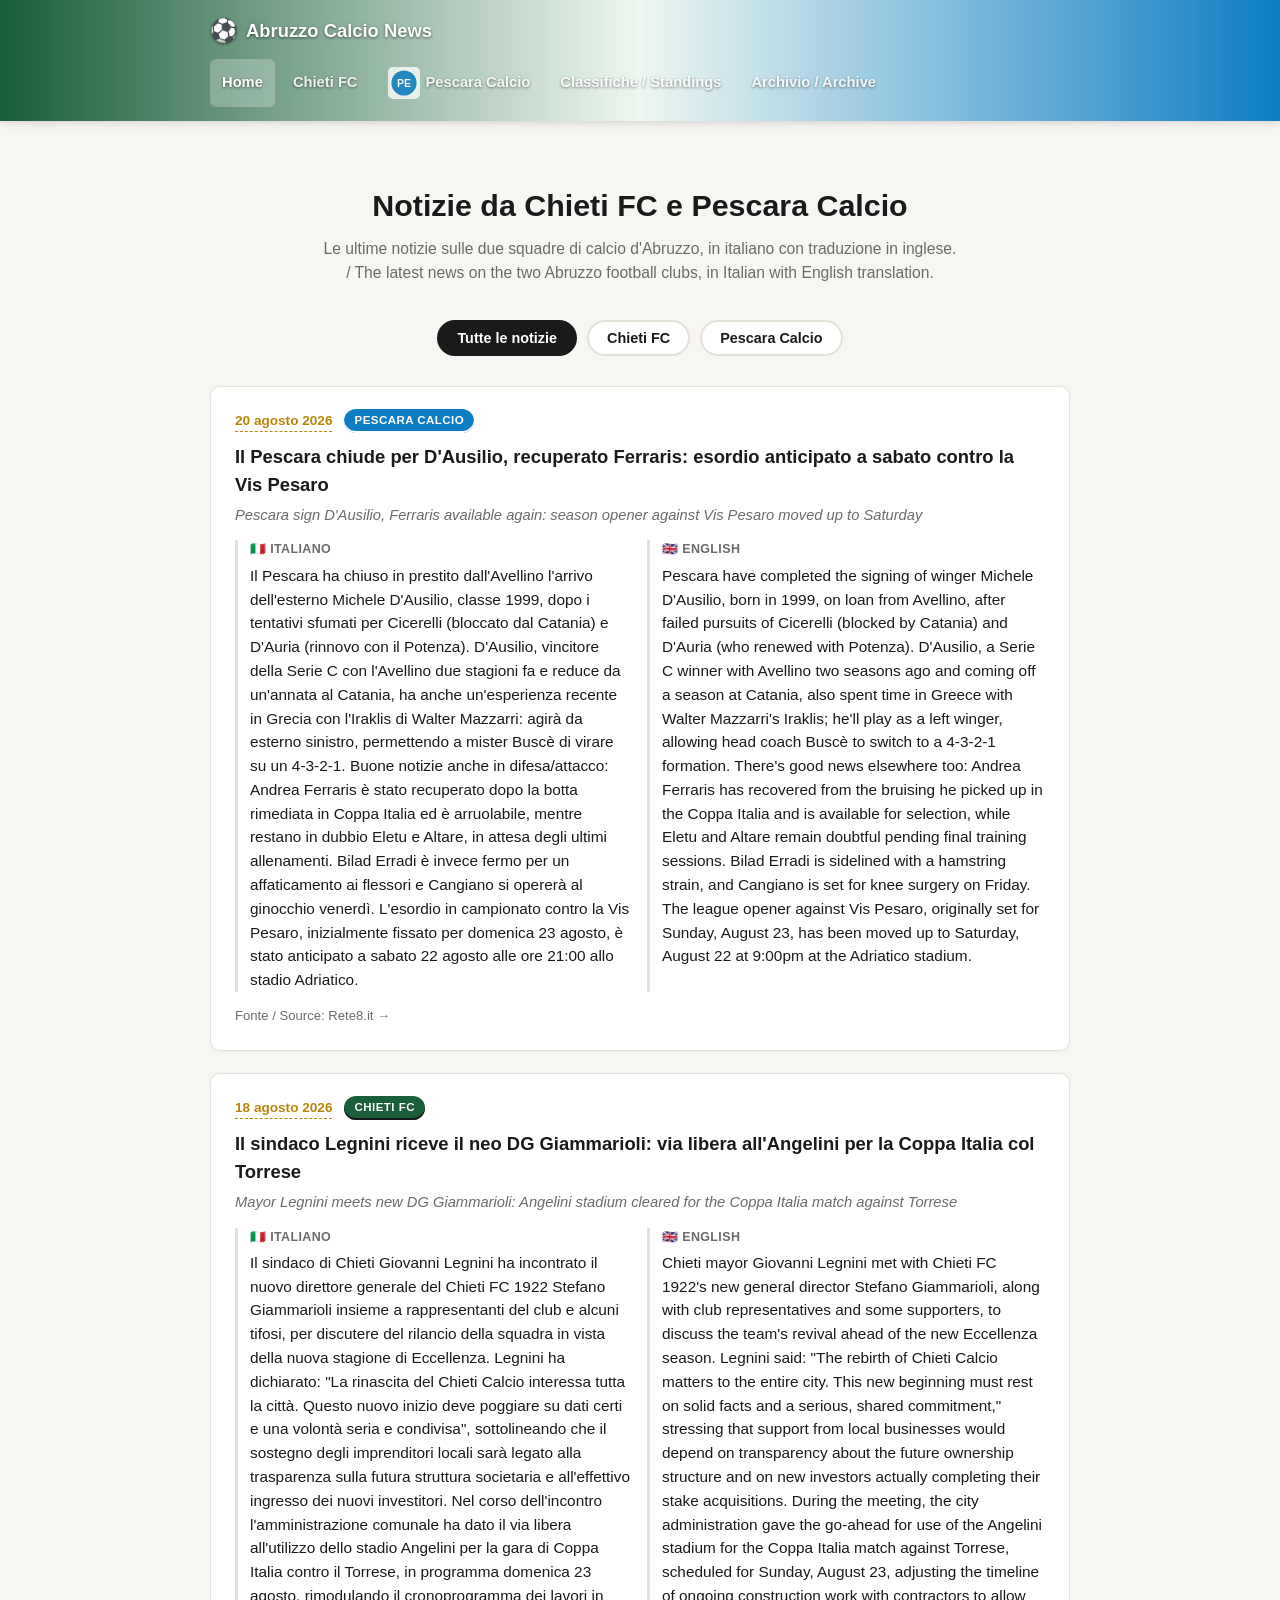
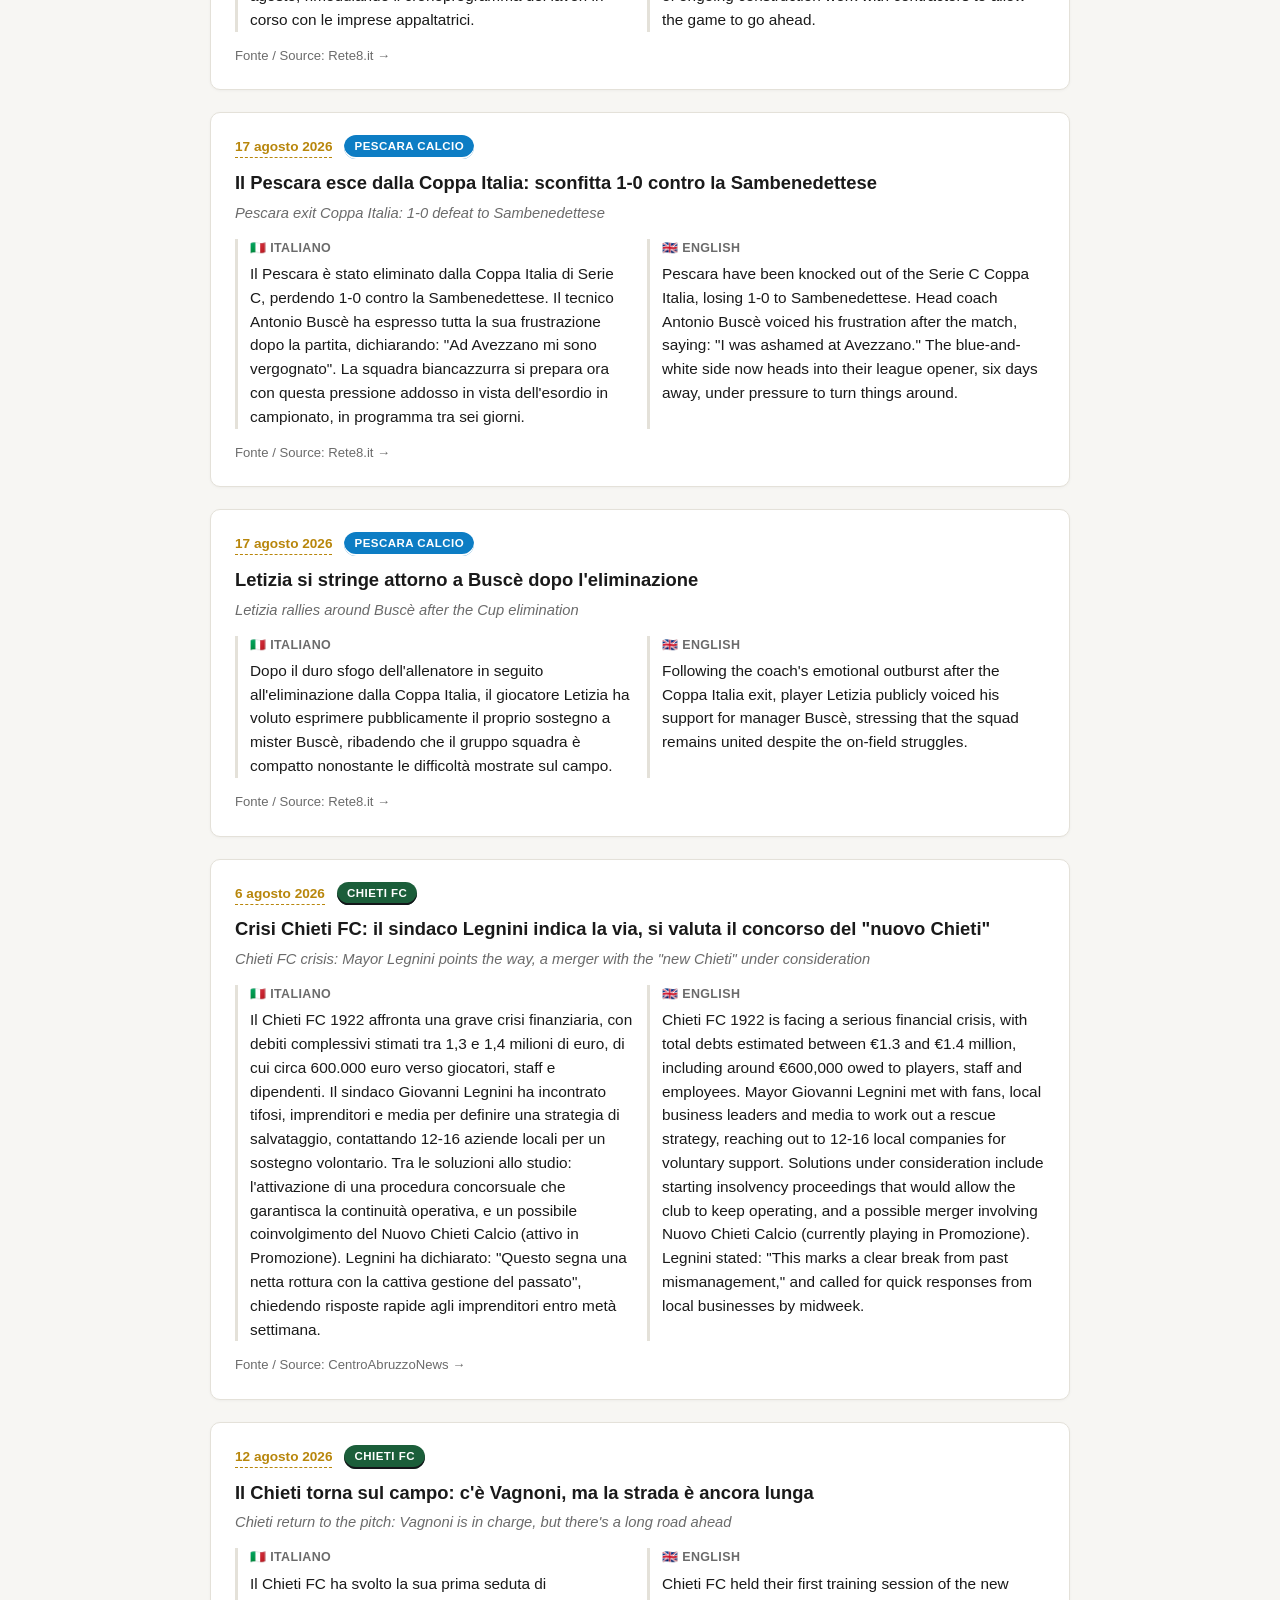
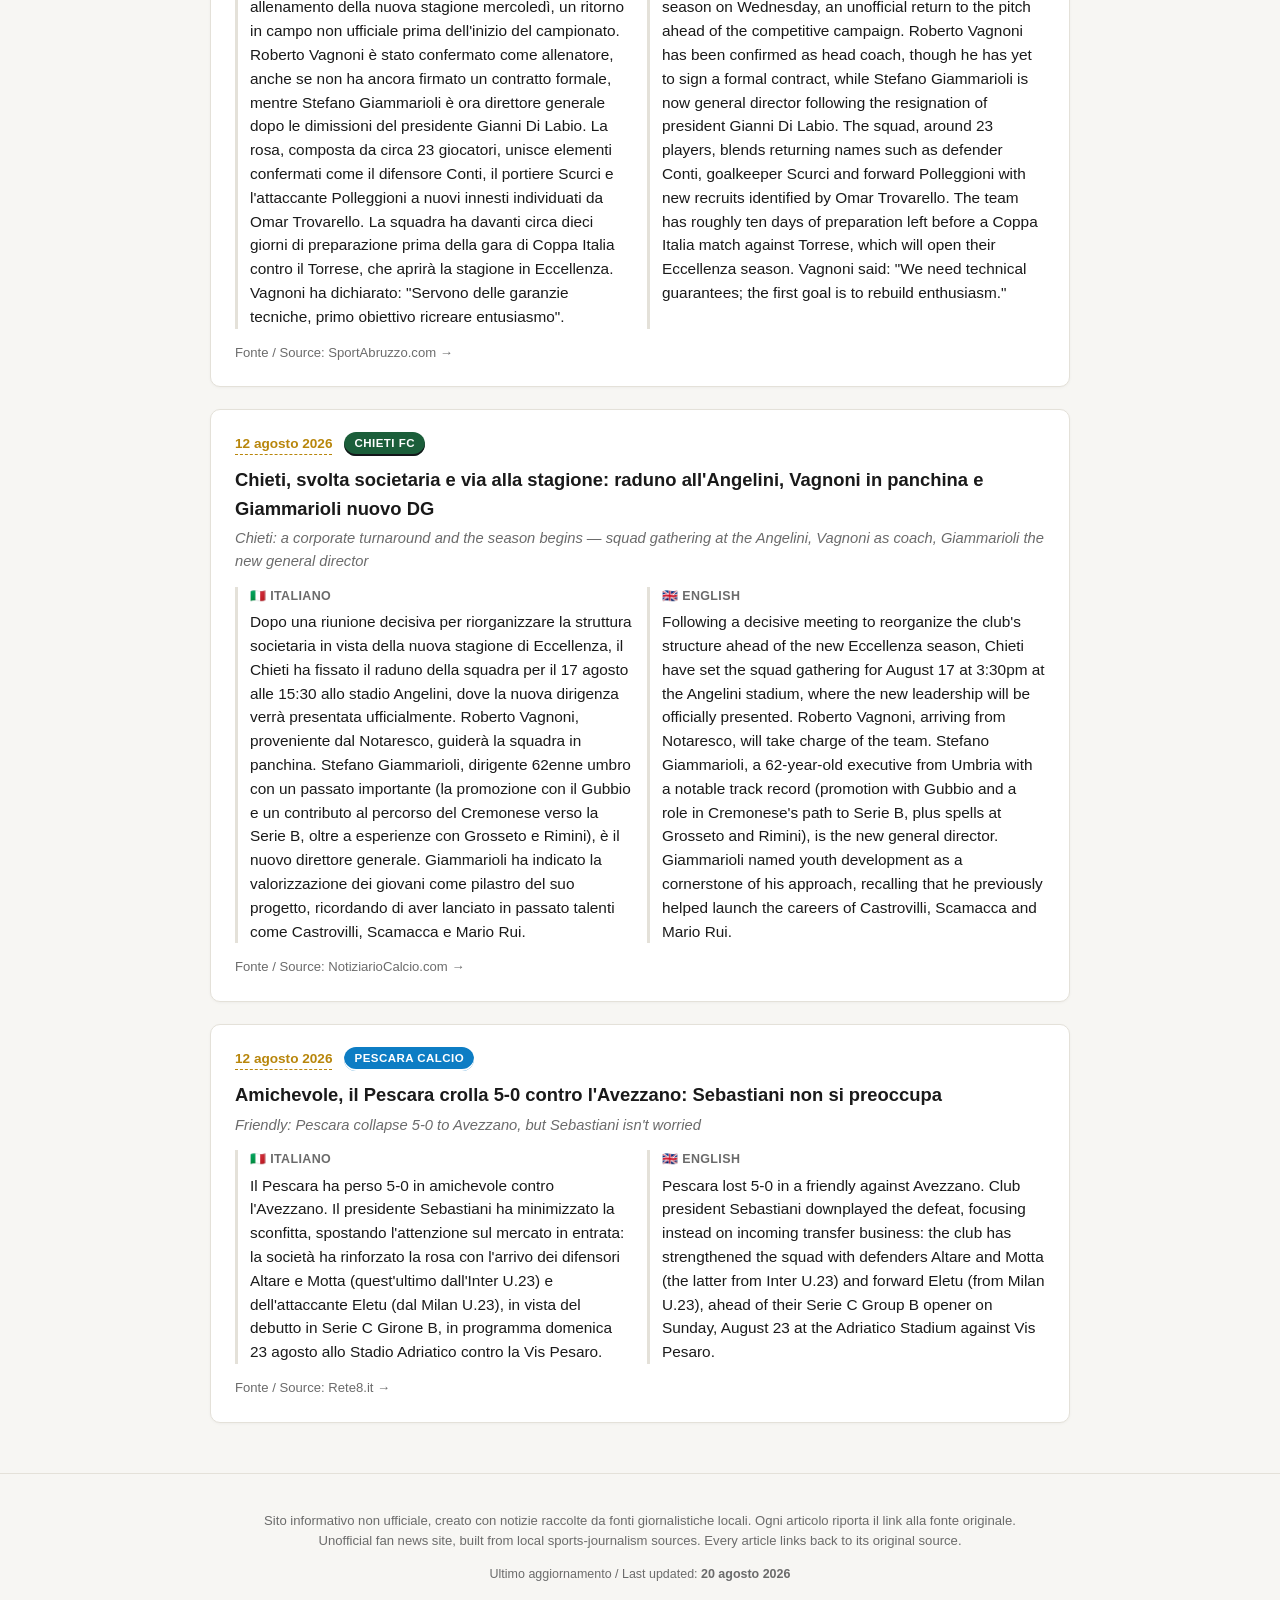
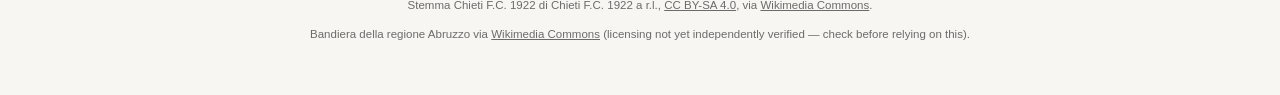
==== index.html @ 76864f86 "Add files via upload" ====
<!DOCTYPE html>
<html lang="it" translate="no">
<head>
<meta name="google" content="notranslate">
<meta charset="UTF-8">
<meta name="viewport" content="width=device-width, initial-scale=1.0">
<title>Chieti FC &amp; Pescara Calcio News | Notizie Calcio Abruzzo</title>
<meta name="description" content="Notizie, aggiornamenti e classifiche di Chieti FC e Pescara Calcio, in italiano con traduzione in inglese.">
<link rel="stylesheet" href="assets/style.css?v=4">
</head>
<body>

<header class="site-header">
  <img src="https://commons.wikimedia.org/wiki/Special:FilePath/Flag_of_Abruzzo.svg?width=200" alt="" class="header-map" onerror="this.remove()">
  <div class="container header-inner">
    <a href="index.html" class="logo">
      <span class="logo-badge">⚽</span>
      <span class="logo-text">Abruzzo Calcio News</span>
    </a>
    <nav class="main-nav">
      <a href="index.html" class="nav-link active">Home</a>
      <a href="chieti.html" class="nav-link"><img src="https://commons.wikimedia.org/wiki/Special:FilePath/Chietifc1922.png" alt="" class="nav-crest" onerror="this.remove()">Chieti FC</a>
      <a href="pescara.html" class="nav-link"><img src="assets/pescara-badge.svg" alt="" class="nav-crest">Pescara Calcio</a>
      <a href="standings.html" class="nav-link">Classifiche / Standings</a>
      <a href="archive.html" class="nav-link">Archivio / Archive</a>
    </nav>
  </div>
</header>

<main class="container">

  <section class="hero">
    <h1>Notizie da Chieti FC e Pescara Calcio</h1>
    <p class="hero-sub">Le ultime notizie sulle due squadre di calcio d'Abruzzo, in italiano con traduzione in inglese. / The latest news on the two Abruzzo football clubs, in Italian with English translation.</p>
  </section>

  <section class="filters" aria-label="Filtra notizie per squadra">
    <button class="filter-btn active" data-filter="all">Tutte le notizie</button>
    <button class="filter-btn" data-filter="chieti">Chieti FC</button>
    <button class="filter-btn" data-filter="pescara">Pescara Calcio</button>
  </section>

  <section class="news-feed" id="news-feed">

    <!-- PESCARA: D'Ausilio signing + match moved to Saturday + injury report -->
    <article class="news-card" data-team="pescara">
      <div class="news-meta">
        <a class="news-date" href="https://www.rete8.it/pescara-calcio/pescara-dausilio-gia-pronto-per-la-vis-pesaro-ce-anche-ferraris/" target="_blank" rel="noopener">20 agosto 2026</a>
        <span class="team-tag team-pescara">Pescara Calcio</span>
      </div>
      <h2 class="news-title">Il Pescara chiude per D'Ausilio, recuperato Ferraris: esordio anticipato a sabato contro la Vis Pesaro</h2>
      <p class="news-title-en">Pescara sign D'Ausilio, Ferraris available again: season opener against Vis Pesaro moved up to Saturday</p>
      <div class="news-lang">
        <div class="lang-block">
          <span class="lang-label">🇮🇹 Italiano</span>
          <p>Il Pescara ha chiuso in prestito dall'Avellino l'arrivo dell'esterno Michele D'Ausilio, classe 1999, dopo i tentativi sfumati per Cicerelli (bloccato dal Catania) e D'Auria (rinnovo con il Potenza). D'Ausilio, vincitore della Serie C con l'Avellino due stagioni fa e reduce da un'annata al Catania, ha anche un'esperienza recente in Grecia con l'Iraklis di Walter Mazzarri: agirà da esterno sinistro, permettendo a mister Buscè di virare su un 4-3-2-1. Buone notizie anche in difesa/attacco: Andrea Ferraris è stato recuperato dopo la botta rimediata in Coppa Italia ed è arruolabile, mentre restano in dubbio Eletu e Altare, in attesa degli ultimi allenamenti. Bilad Erradi è invece fermo per un affaticamento ai flessori e Cangiano si opererà al ginocchio venerdì. L'esordio in campionato contro la Vis Pesaro, inizialmente fissato per domenica 23 agosto, è stato anticipato a sabato 22 agosto alle ore 21:00 allo stadio Adriatico.</p>
        </div>
        <div class="lang-block">
          <span class="lang-label">🇬🇧 English</span>
          <p>Pescara have completed the signing of winger Michele D'Ausilio, born in 1999, on loan from Avellino, after failed pursuits of Cicerelli (blocked by Catania) and D'Auria (who renewed with Potenza). D'Ausilio, a Serie C winner with Avellino two seasons ago and coming off a season at Catania, also spent time in Greece with Walter Mazzarri's Iraklis; he'll play as a left winger, allowing head coach Buscè to switch to a 4-3-2-1 formation. There's good news elsewhere too: Andrea Ferraris has recovered from the bruising he picked up in the Coppa Italia and is available for selection, while Eletu and Altare remain doubtful pending final training sessions. Bilad Erradi is sidelined with a hamstring strain, and Cangiano is set for knee surgery on Friday. The league opener against Vis Pesaro, originally set for Sunday, August 23, has been moved up to Saturday, August 22 at 9:00pm at the Adriatico stadium.</p>
        </div>
      </div>
      <a class="source-link" href="https://www.rete8.it/pescara-calcio/pescara-dausilio-gia-pronto-per-la-vis-pesaro-ce-anche-ferraris/" target="_blank" rel="noopener">Fonte / Source: Rete8.it →</a>
    </article>

    <!-- CHIETI: Legnini meets Giammarioli, Angelini stadium approved for Torrese -->
    <article class="news-card" data-team="chieti">
      <div class="news-meta">
        <a class="news-date" href="https://www.rete8.it/sport/chieti-calcio-1922-fc-il-dg-giammarioli-ricevuto-dal-sindaco-legnini/" target="_blank" rel="noopener">18 agosto 2026</a>
        <span class="team-tag team-chieti">Chieti FC</span>
      </div>
      <h2 class="news-title">Il sindaco Legnini riceve il neo DG Giammarioli: via libera all'Angelini per la Coppa Italia col Torrese</h2>
      <p class="news-title-en">Mayor Legnini meets new DG Giammarioli: Angelini stadium cleared for the Coppa Italia match against Torrese</p>
      <div class="news-lang">
        <div class="lang-block">
          <span class="lang-label">🇮🇹 Italiano</span>
          <p>Il sindaco di Chieti Giovanni Legnini ha incontrato il nuovo direttore generale del Chieti FC 1922 Stefano Giammarioli insieme a rappresentanti del club e alcuni tifosi, per discutere del rilancio della squadra in vista della nuova stagione di Eccellenza. Legnini ha dichiarato: "La rinascita del Chieti Calcio interessa tutta la città. Questo nuovo inizio deve poggiare su dati certi e una volontà seria e condivisa", sottolineando che il sostegno degli imprenditori locali sarà legato alla trasparenza sulla futura struttura societaria e all'effettivo ingresso dei nuovi investitori. Nel corso dell'incontro l'amministrazione comunale ha dato il via libera all'utilizzo dello stadio Angelini per la gara di Coppa Italia contro il Torrese, in programma domenica 23 agosto, rimodulando il cronoprogramma dei lavori in corso con le imprese appaltatrici.</p>
        </div>
        <div class="lang-block">
          <span class="lang-label">🇬🇧 English</span>
          <p>Chieti mayor Giovanni Legnini met with Chieti FC 1922's new general director Stefano Giammarioli, along with club representatives and some supporters, to discuss the team's revival ahead of the new Eccellenza season. Legnini said: "The rebirth of Chieti Calcio matters to the entire city. This new beginning must rest on solid facts and a serious, shared commitment," stressing that support from local businesses would depend on transparency about the future ownership structure and on new investors actually completing their stake acquisitions. During the meeting, the city administration gave the go-ahead for use of the Angelini stadium for the Coppa Italia match against Torrese, scheduled for Sunday, August 23, adjusting the timeline of ongoing construction work with contractors to allow the game to go ahead.</p>
        </div>
      </div>
      <a class="source-link" href="https://www.rete8.it/sport/chieti-calcio-1922-fc-il-dg-giammarioli-ricevuto-dal-sindaco-legnini/" target="_blank" rel="noopener">Fonte / Source: Rete8.it →</a>
    </article>

    <!-- PESCARA: Coppa Italia elimination -->
    <article class="news-card" data-team="pescara">
      <div class="news-meta">
        <a class="news-date" href="https://www.rete8.it/news/pescara-calcio/" target="_blank" rel="noopener">17 agosto 2026</a>
        <span class="team-tag team-pescara">Pescara Calcio</span>
      </div>
      <h2 class="news-title">Il Pescara esce dalla Coppa Italia: sconfitta 1-0 contro la Sambenedettese</h2>
      <p class="news-title-en">Pescara exit Coppa Italia: 1-0 defeat to Sambenedettese</p>
      <div class="news-lang">
        <div class="lang-block">
          <span class="lang-label">🇮🇹 Italiano</span>
          <p>Il Pescara è stato eliminato dalla Coppa Italia di Serie C, perdendo 1-0 contro la Sambenedettese. Il tecnico Antonio Buscè ha espresso tutta la sua frustrazione dopo la partita, dichiarando: "Ad Avezzano mi sono vergognato". La squadra biancazzurra si prepara ora con questa pressione addosso in vista dell'esordio in campionato, in programma tra sei giorni.</p>
        </div>
        <div class="lang-block">
          <span class="lang-label">🇬🇧 English</span>
          <p>Pescara have been knocked out of the Serie C Coppa Italia, losing 1-0 to Sambenedettese. Head coach Antonio Buscè voiced his frustration after the match, saying: "I was ashamed at Avezzano." The blue-and-white side now heads into their league opener, six days away, under pressure to turn things around.</p>
        </div>
      </div>
      <a class="source-link" href="https://www.rete8.it/news/pescara-calcio/" target="_blank" rel="noopener">Fonte / Source: Rete8.it →</a>
    </article>

    <!-- PESCARA: Letizia support -->
    <article class="news-card" data-team="pescara">
      <div class="news-meta">
        <a class="news-date" href="https://www.rete8.it/news/pescara-calcio/" target="_blank" rel="noopener">17 agosto 2026</a>
        <span class="team-tag team-pescara">Pescara Calcio</span>
      </div>
      <h2 class="news-title">Letizia si stringe attorno a Buscè dopo l'eliminazione</h2>
      <p class="news-title-en">Letizia rallies around Buscè after the Cup elimination</p>
      <div class="news-lang">
        <div class="lang-block">
          <span class="lang-label">🇮🇹 Italiano</span>
          <p>Dopo il duro sfogo dell'allenatore in seguito all'eliminazione dalla Coppa Italia, il giocatore Letizia ha voluto esprimere pubblicamente il proprio sostegno a mister Buscè, ribadendo che il gruppo squadra è compatto nonostante le difficoltà mostrate sul campo.</p>
        </div>
        <div class="lang-block">
          <span class="lang-label">🇬🇧 English</span>
          <p>Following the coach's emotional outburst after the Coppa Italia exit, player Letizia publicly voiced his support for manager Buscè, stressing that the squad remains united despite the on-field struggles.</p>
        </div>
      </div>
      <a class="source-link" href="https://www.rete8.it/news/pescara-calcio/" target="_blank" rel="noopener">Fonte / Source: Rete8.it →</a>
    </article>

    <!-- CHIETI: crisis / mayor -->
    <article class="news-card" data-team="chieti">
      <div class="news-meta">
        <a class="news-date" href="https://www.centroabruzzonews.com/2026/08/chieti-fc-il-sindaco-legnini-indica-la.html" target="_blank" rel="noopener">6 agosto 2026</a>
        <span class="team-tag team-chieti">Chieti FC</span>
      </div>
      <h2 class="news-title">Crisi Chieti FC: il sindaco Legnini indica la via, si valuta il concorso del "nuovo Chieti"</h2>
      <p class="news-title-en">Chieti FC crisis: Mayor Legnini points the way, a merger with the "new Chieti" under consideration</p>
      <div class="news-lang">
        <div class="lang-block">
          <span class="lang-label">🇮🇹 Italiano</span>
          <p>Il Chieti FC 1922 affronta una grave crisi finanziaria, con debiti complessivi stimati tra 1,3 e 1,4 milioni di euro, di cui circa 600.000 euro verso giocatori, staff e dipendenti. Il sindaco Giovanni Legnini ha incontrato tifosi, imprenditori e media per definire una strategia di salvataggio, contattando 12-16 aziende locali per un sostegno volontario. Tra le soluzioni allo studio: l'attivazione di una procedura concorsuale che garantisca la continuità operativa, e un possibile coinvolgimento del Nuovo Chieti Calcio (attivo in Promozione). Legnini ha dichiarato: "Questo segna una netta rottura con la cattiva gestione del passato", chiedendo risposte rapide agli imprenditori entro metà settimana.</p>
        </div>
        <div class="lang-block">
          <span class="lang-label">🇬🇧 English</span>
          <p>Chieti FC 1922 is facing a serious financial crisis, with total debts estimated between €1.3 and €1.4 million, including around €600,000 owed to players, staff and employees. Mayor Giovanni Legnini met with fans, local business leaders and media to work out a rescue strategy, reaching out to 12-16 local companies for voluntary support. Solutions under consideration include starting insolvency proceedings that would allow the club to keep operating, and a possible merger involving Nuovo Chieti Calcio (currently playing in Promozione). Legnini stated: "This marks a clear break from past mismanagement," and called for quick responses from local businesses by midweek.</p>
        </div>
      </div>
      <a class="source-link" href="https://www.centroabruzzonews.com/2026/08/chieti-fc-il-sindaco-legnini-indica-la.html" target="_blank" rel="noopener">Fonte / Source: CentroAbruzzoNews →</a>
    </article>

    <!-- CHIETI: return to training -->
    <article class="news-card" data-team="chieti">
      <div class="news-meta">
        <a class="news-date" href="https://www.sportabruzzo.com/2026/08/il-chieti-torna-sul-campo-ce-vagnoni-ma-la-strada-e-ancora-lunga/" target="_blank" rel="noopener">12 agosto 2026</a>
        <span class="team-tag team-chieti">Chieti FC</span>
      </div>
      <h2 class="news-title">Il Chieti torna sul campo: c'è Vagnoni, ma la strada è ancora lunga</h2>
      <p class="news-title-en">Chieti return to the pitch: Vagnoni is in charge, but there's a long road ahead</p>
      <div class="news-lang">
        <div class="lang-block">
          <span class="lang-label">🇮🇹 Italiano</span>
          <p>Il Chieti FC ha svolto la sua prima seduta di allenamento della nuova stagione mercoledì, un ritorno in campo non ufficiale prima dell'inizio del campionato. Roberto Vagnoni è stato confermato come allenatore, anche se non ha ancora firmato un contratto formale, mentre Stefano Giammarioli è ora direttore generale dopo le dimissioni del presidente Gianni Di Labio. La rosa, composta da circa 23 giocatori, unisce elementi confermati come il difensore Conti, il portiere Scurci e l'attaccante Polleggioni a nuovi innesti individuati da Omar Trovarello. La squadra ha davanti circa dieci giorni di preparazione prima della gara di Coppa Italia contro il Torrese, che aprirà la stagione in Eccellenza. Vagnoni ha dichiarato: "Servono delle garanzie tecniche, primo obiettivo ricreare entusiasmo".</p>
        </div>
        <div class="lang-block">
          <span class="lang-label">🇬🇧 English</span>
          <p>Chieti FC held their first training session of the new season on Wednesday, an unofficial return to the pitch ahead of the competitive campaign. Roberto Vagnoni has been confirmed as head coach, though he has yet to sign a formal contract, while Stefano Giammarioli is now general director following the resignation of president Gianni Di Labio. The squad, around 23 players, blends returning names such as defender Conti, goalkeeper Scurci and forward Polleggioni with new recruits identified by Omar Trovarello. The team has roughly ten days of preparation left before a Coppa Italia match against Torrese, which will open their Eccellenza season. Vagnoni said: "We need technical guarantees; the first goal is to rebuild enthusiasm."</p>
        </div>
      </div>
      <a class="source-link" href="https://www.sportabruzzo.com/2026/08/il-chieti-torna-sul-campo-ce-vagnoni-ma-la-strada-e-ancora-lunga/" target="_blank" rel="noopener">Fonte / Source: SportAbruzzo.com →</a>
    </article>

    <!-- CHIETI: raduno / new leadership -->
    <article class="news-card" data-team="chieti">
      <div class="news-meta">
        <a class="news-date" href="https://www.notiziariocalcio.com/eccellenza/chieti-svolta-societaria-via-stagione-raduno-angelini-vagnoni-panchina-giammarioli-dg-374730" target="_blank" rel="noopener">12 agosto 2026</a>
        <span class="team-tag team-chieti">Chieti FC</span>
      </div>
      <h2 class="news-title">Chieti, svolta societaria e via alla stagione: raduno all'Angelini, Vagnoni in panchina e Giammarioli nuovo DG</h2>
      <p class="news-title-en">Chieti: a corporate turnaround and the season begins — squad gathering at the Angelini, Vagnoni as coach, Giammarioli the new general director</p>
      <div class="news-lang">
        <div class="lang-block">
          <span class="lang-label">🇮🇹 Italiano</span>
          <p>Dopo una riunione decisiva per riorganizzare la struttura societaria in vista della nuova stagione di Eccellenza, il Chieti ha fissato il raduno della squadra per il 17 agosto alle 15:30 allo stadio Angelini, dove la nuova dirigenza verrà presentata ufficialmente. Roberto Vagnoni, proveniente dal Notaresco, guiderà la squadra in panchina. Stefano Giammarioli, dirigente 62enne umbro con un passato importante (la promozione con il Gubbio e un contributo al percorso del Cremonese verso la Serie B, oltre a esperienze con Grosseto e Rimini), è il nuovo direttore generale. Giammarioli ha indicato la valorizzazione dei giovani come pilastro del suo progetto, ricordando di aver lanciato in passato talenti come Castrovilli, Scamacca e Mario Rui.</p>
        </div>
        <div class="lang-block">
          <span class="lang-label">🇬🇧 English</span>
          <p>Following a decisive meeting to reorganize the club's structure ahead of the new Eccellenza season, Chieti have set the squad gathering for August 17 at 3:30pm at the Angelini stadium, where the new leadership will be officially presented. Roberto Vagnoni, arriving from Notaresco, will take charge of the team. Stefano Giammarioli, a 62-year-old executive from Umbria with a notable track record (promotion with Gubbio and a role in Cremonese's path to Serie B, plus spells at Grosseto and Rimini), is the new general director. Giammarioli named youth development as a cornerstone of his approach, recalling that he previously helped launch the careers of Castrovilli, Scamacca and Mario Rui.</p>
        </div>
      </div>
      <a class="source-link" href="https://www.notiziariocalcio.com/eccellenza/chieti-svolta-societaria-via-stagione-raduno-angelini-vagnoni-panchina-giammarioli-dg-374730" target="_blank" rel="noopener">Fonte / Source: NotiziarioCalcio.com →</a>
    </article>

    <!-- PESCARA: friendly loss vs Avezzano + mercato -->
    <article class="news-card" data-team="pescara">
      <div class="news-meta">
        <a class="news-date" href="https://www.rete8.it/pescara-calcio/pescara-calcio-il-calendario-delle-amichevoli/" target="_blank" rel="noopener">12 agosto 2026</a>
        <span class="team-tag team-pescara">Pescara Calcio</span>
      </div>
      <h2 class="news-title">Amichevole, il Pescara crolla 5-0 contro l'Avezzano: Sebastiani non si preoccupa</h2>
      <p class="news-title-en">Friendly: Pescara collapse 5-0 to Avezzano, but Sebastiani isn't worried</p>
      <div class="news-lang">
        <div class="lang-block">
          <span class="lang-label">🇮🇹 Italiano</span>
          <p>Il Pescara ha perso 5-0 in amichevole contro l'Avezzano. Il presidente Sebastiani ha minimizzato la sconfitta, spostando l'attenzione sul mercato in entrata: la società ha rinforzato la rosa con l'arrivo dei difensori Altare e Motta (quest'ultimo dall'Inter U.23) e dell'attaccante Eletu (dal Milan U.23), in vista del debutto in Serie C Girone B, in programma domenica 23 agosto allo Stadio Adriatico contro la Vis Pesaro.</p>
        </div>
        <div class="lang-block">
          <span class="lang-label">🇬🇧 English</span>
          <p>Pescara lost 5-0 in a friendly against Avezzano. Club president Sebastiani downplayed the defeat, focusing instead on incoming transfer business: the club has strengthened the squad with defenders Altare and Motta (the latter from Inter U.23) and forward Eletu (from Milan U.23), ahead of their Serie C Group B opener on Sunday, August 23 at the Adriatico Stadium against Vis Pesaro.</p>
        </div>
      </div>
      <a class="source-link" href="https://www.rete8.it/pescara-calcio/pescara-calcio-il-calendario-delle-amichevoli/" target="_blank" rel="noopener">Fonte / Source: Rete8.it →</a>
    </article>

  </section>
</main>

<footer class="site-footer">
  <div class="container">
    <p>Sito informativo non ufficiale, creato con notizie raccolte da fonti giornalistiche locali. Ogni articolo riporta il link alla fonte originale.<br>
    Unofficial fan news site, built from local sports-journalism sources. Every article links back to its original source.</p>
    <p class="footer-updated">Ultimo aggiornamento / Last updated: <strong>20 agosto 2026</strong></p>
    <p class="footer-credit">Stemma Chieti F.C. 1922 di Chieti F.C. 1922 a r.l., <a href="https://creativecommons.org/licenses/by-sa/4.0/" target="_blank" rel="noopener">CC BY-SA 4.0</a>, via <a href="https://commons.wikimedia.org/wiki/File:Chietifc1922.png" target="_blank" rel="noopener">Wikimedia Commons</a>.</p>
    <p class="footer-credit">Bandiera della regione Abruzzo via <a href="https://commons.wikimedia.org/wiki/File:Flag_of_Abruzzo.svg" target="_blank" rel="noopener">Wikimedia Commons</a> (licensing not yet independently verified — check before relying on this).</p>
  </div>
</footer>

<script src="assets/script.js?v=4"></script>
</body>
</html>
---- assets/style.css ----
:root {
  --chieti: #1b5e3a;       /* neroverde: Chieti FC's official green */
  --chieti-dark: #14161a;  /* neroverde: Chieti FC's official black */
  --pescara: #0d7dc4;      /* biancazzurro: Pescara's official sky blue */
  --ink: #1a1a1a;
  --muted: #6b6b6b;
  --bg: #f7f6f3;
  --card-bg: #ffffff;
  --border: #e4e1d9;
  --accent: #b8860b;       /* neutral site accent, distinct from both club colors */
}

* { box-sizing: border-box; }

body {
  margin: 0;
  font-family: "Segoe UI", Roboto, Helvetica, Arial, sans-serif;
  background: var(--bg);
  color: var(--ink);
  line-height: 1.55;
}

.container {
  max-width: 900px;
  margin: 0 auto;
  padding: 0 20px;
}

.site-header {
  background: linear-gradient(90deg, var(--chieti) 0%, #eef7f1 50%, var(--pescara) 100%);
  color: #fff;
  position: sticky;
  top: 0;
  z-index: 10;
  box-shadow: 0 2px 8px rgba(0,0,0,0.15);
  overflow: hidden;
  isolation: isolate;
}

.header-map {
  position: absolute;
  top: 50%;
  right: 24px;
  transform: translateY(-50%);
  height: 44px;
  width: auto;
  opacity: 0.85;
  border-radius: 3px;
  box-shadow: 0 0 0 1px rgba(255, 255, 255, 0.4);
  pointer-events: none;
  z-index: -1;
}

.logo, .main-nav, .nav-link, .logo-text {
  text-shadow: 0 1px 3px rgba(0, 0, 0, 0.55);
}

.header-inner {
  display: flex;
  align-items: center;
  justify-content: space-between;
  flex-wrap: wrap;
  padding: 14px 20px;
  gap: 10px;
}

.logo {
  display: flex;
  align-items: center;
  gap: 8px;
  color: #fff;
  text-decoration: none;
  font-weight: 700;
  font-size: 1.15rem;
}

.logo-badge { font-size: 1.4rem; }

.main-nav {
  display: flex;
  gap: 6px;
  flex-wrap: wrap;
}

.nav-link {
  display: inline-flex;
  align-items: center;
  gap: 6px;
  color: #fff;
  text-decoration: none;
  padding: 8px 12px;
  border-radius: 6px;
  font-size: 0.92rem;
  font-weight: 600;
  opacity: 0.85;
  transition: background 0.15s, opacity 0.15s;
}

.nav-crest {
  width: 32px;
  height: 32px;
  object-fit: contain;
  border-radius: 5px;
  background: rgba(255, 255, 255, 0.9);
  padding: 2px;
}

.nav-link:hover { background: rgba(255,255,255,0.15); opacity: 1; }
.nav-link.active { background: rgba(255,255,255,0.25); opacity: 1; }

.hero {
  padding: 36px 0 12px;
  text-align: center;
}

.hero h1 {
  font-size: 1.9rem;
  margin-bottom: 8px;
}

.hero-sub {
  color: var(--muted);
  max-width: 640px;
  margin: 0 auto;
  font-size: 0.98rem;
}

.filters {
  display: flex;
  gap: 10px;
  justify-content: center;
  margin: 22px 0 30px;
  flex-wrap: wrap;
}

.filter-btn {
  border: 2px solid var(--border);
  background: #fff;
  padding: 8px 18px;
  border-radius: 999px;
  cursor: pointer;
  font-weight: 600;
  font-size: 0.9rem;
  color: var(--ink);
  transition: all 0.15s;
}

.filter-btn:hover { border-color: var(--accent); }

.filter-btn.active {
  background: var(--ink);
  border-color: var(--ink);
  color: #fff;
}

.news-feed {
  display: flex;
  flex-direction: column;
  gap: 22px;
  padding-bottom: 50px;
}

.news-card {
  background: var(--card-bg);
  border: 1px solid var(--border);
  border-radius: 10px;
  padding: 22px 24px;
  box-shadow: 0 1px 3px rgba(0,0,0,0.04);
}

.news-card.hidden { display: none; }

.news-meta {
  display: flex;
  align-items: center;
  gap: 12px;
  margin-bottom: 10px;
  flex-wrap: wrap;
}

.news-date {
  font-size: 0.85rem;
  font-weight: 700;
  color: var(--accent);
  text-decoration: none;
  border-bottom: 1px dashed var(--accent);
}

.news-date:hover { color: #8a6508; }

.team-tag {
  font-size: 0.72rem;
  font-weight: 700;
  text-transform: uppercase;
  letter-spacing: 0.04em;
  padding: 3px 10px;
  border-radius: 999px;
  color: #fff;
}

/* Chieti FC's official colors are neroverde (black + green) */
.team-chieti { background: var(--chieti); box-shadow: inset 0 -2px 0 var(--chieti-dark); }
/* Pescara's official colors are biancazzurro (white + sky blue) */
.team-pescara { background: var(--pescara); box-shadow: inset 0 -2px 0 #ffffff; }

.news-title {
  font-size: 1.15rem;
  margin: 0 0 4px;
}

.news-title-en {
  font-size: 0.92rem;
  font-style: italic;
  color: var(--muted);
  margin: 0 0 14px;
}

.news-lang {
  display: grid;
  grid-template-columns: 1fr;
  gap: 14px;
}

.lang-block {
  border-left: 3px solid var(--border);
  padding-left: 12px;
}

.lang-label {
  display: block;
  font-size: 0.78rem;
  font-weight: 700;
  color: var(--muted);
  margin-bottom: 4px;
  text-transform: uppercase;
  letter-spacing: 0.03em;
}

.lang-block p { margin: 0; font-size: 0.96rem; }

.source-link {
  display: inline-block;
  margin-top: 14px;
  font-size: 0.82rem;
  color: var(--muted);
  text-decoration: none;
}

.source-link:hover { color: var(--ink); text-decoration: underline; }

.page-intro {
  padding: 30px 0 6px;
}

.page-intro h1 { margin-bottom: 6px; }
.page-intro p { color: var(--muted); }

.standings-section {
  background: #fff;
  border: 1px solid var(--border);
  border-radius: 10px;
  padding: 24px;
  margin: 26px 0;
}

.standings-section h2 {
  margin-top: 0;
  display: flex;
  align-items: center;
  gap: 10px;
}

.status-badge {
  display: inline-block;
  font-size: 0.72rem;
  font-weight: 700;
  text-transform: uppercase;
  padding: 3px 10px;
  border-radius: 999px;
  background: #fde9a8;
  color: #6b5300;
}

.standings-table {
  width: 100%;
  border-collapse: collapse;
  margin-top: 14px;
  font-size: 0.9rem;
}

.standings-table th, .standings-table td {
  padding: 8px 10px;
  border-bottom: 1px solid var(--border);
  text-align: left;
}

.standings-table th { color: var(--muted); font-weight: 700; font-size: 0.8rem; text-transform: uppercase; }

.external-links {
  margin-top: 16px;
  display: flex;
  gap: 12px;
  flex-wrap: wrap;
}

.btn-link {
  display: inline-block;
  padding: 9px 16px;
  border-radius: 6px;
  background: var(--ink);
  color: #fff;
  text-decoration: none;
  font-size: 0.88rem;
  font-weight: 600;
}

.btn-link:hover { opacity: 0.85; }

.site-footer {
  border-top: 1px solid var(--border);
  padding: 24px 0 40px;
  color: var(--muted);
  font-size: 0.82rem;
  text-align: center;
}

.footer-updated { margin-top: 8px; font-size: 0.78rem; }
.footer-credit { margin-top: 4px; font-size: 0.72rem; }
.footer-credit a { color: var(--muted); }

@media (min-width: 640px) {
  .news-lang { grid-template-columns: 1fr 1fr; }
}

/* Subtle team-color diagonal stripes on each club's dedicated page */
body.chieti-page {
  background-color: var(--bg);
  background-image: repeating-linear-gradient(
    135deg,
    rgba(27, 94, 58, 0.28) 0px,
    rgba(27, 94, 58, 0.28) 26px,
    rgba(20, 22, 26, 0.16) 26px,
    rgba(20, 22, 26, 0.16) 52px
  );
}

body.pescara-page {
  background-color: var(--bg);
  background-image: repeating-linear-gradient(
    135deg,
    rgba(13, 125, 196, 0.13) 0px,
    rgba(13, 125, 196, 0.13) 26px,
    rgba(255, 255, 255, 0.9) 26px,
    rgba(255, 255, 255, 0.9) 52px
  );
}

.archive-week {
  margin-bottom: 34px;
}

.archive-week-title {
  font-size: 1.05rem;
  font-weight: 700;
  color: var(--ink);
  border-bottom: 2px solid var(--border);
  padding-bottom: 8px;
  margin: 0 0 18px;
}

.archive-empty {
  border: 1px dashed var(--border);
  border-radius: 10px;
  padding: 28px 24px;
  color: var(--muted);
  text-align: center;
  font-size: 0.95rem;
  margin-bottom: 40px;
}
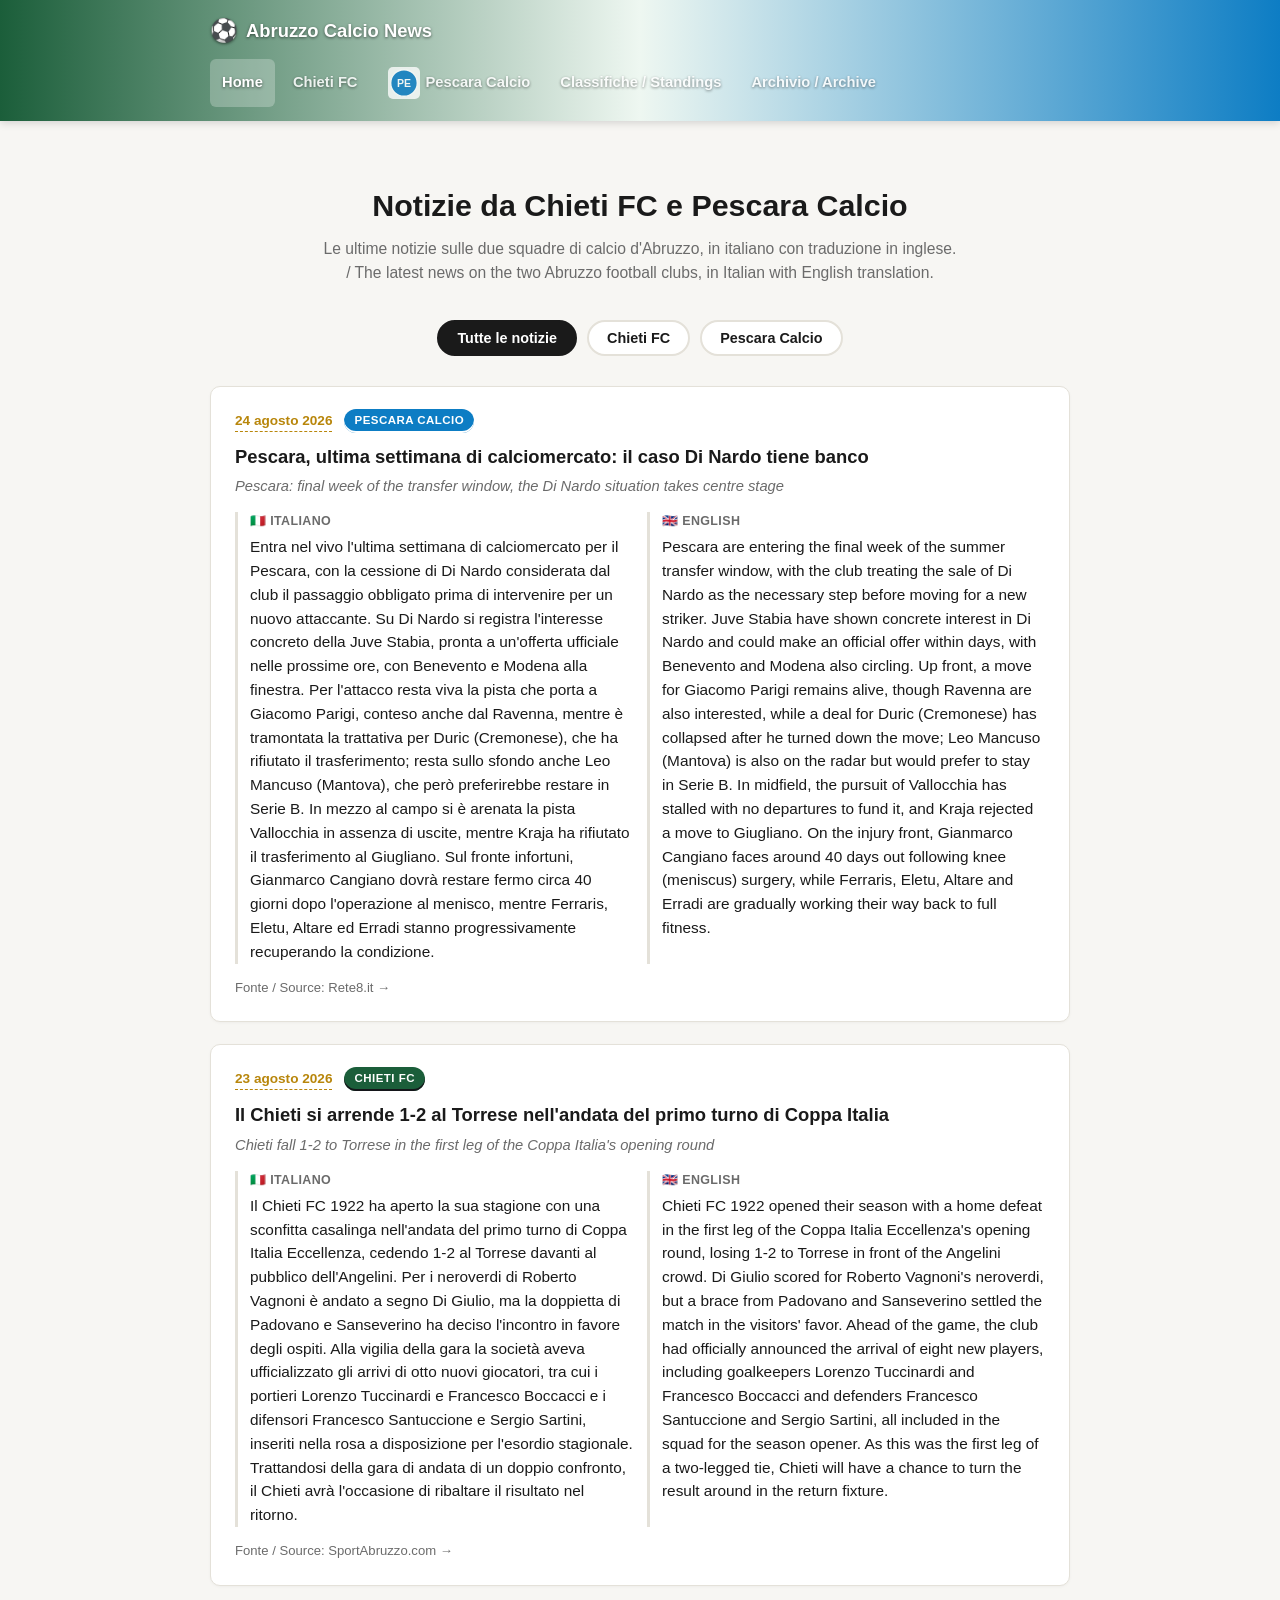
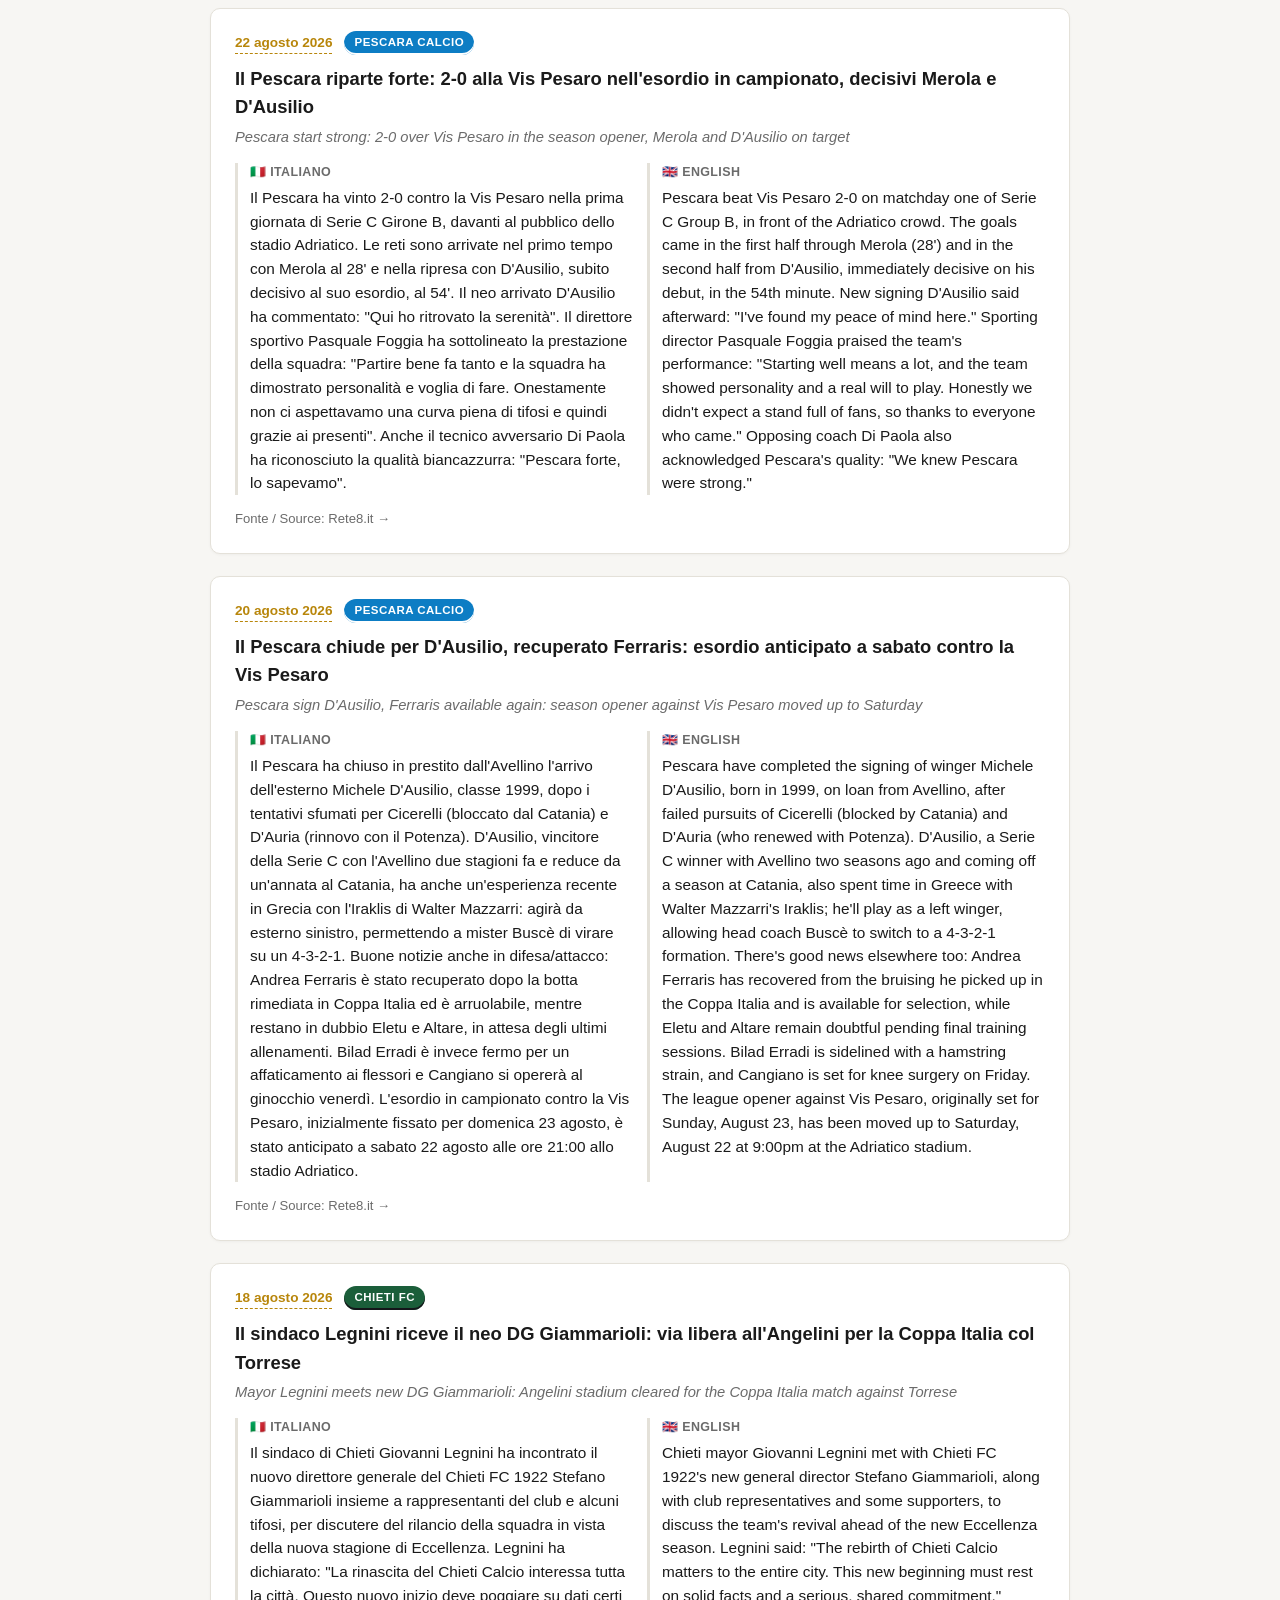
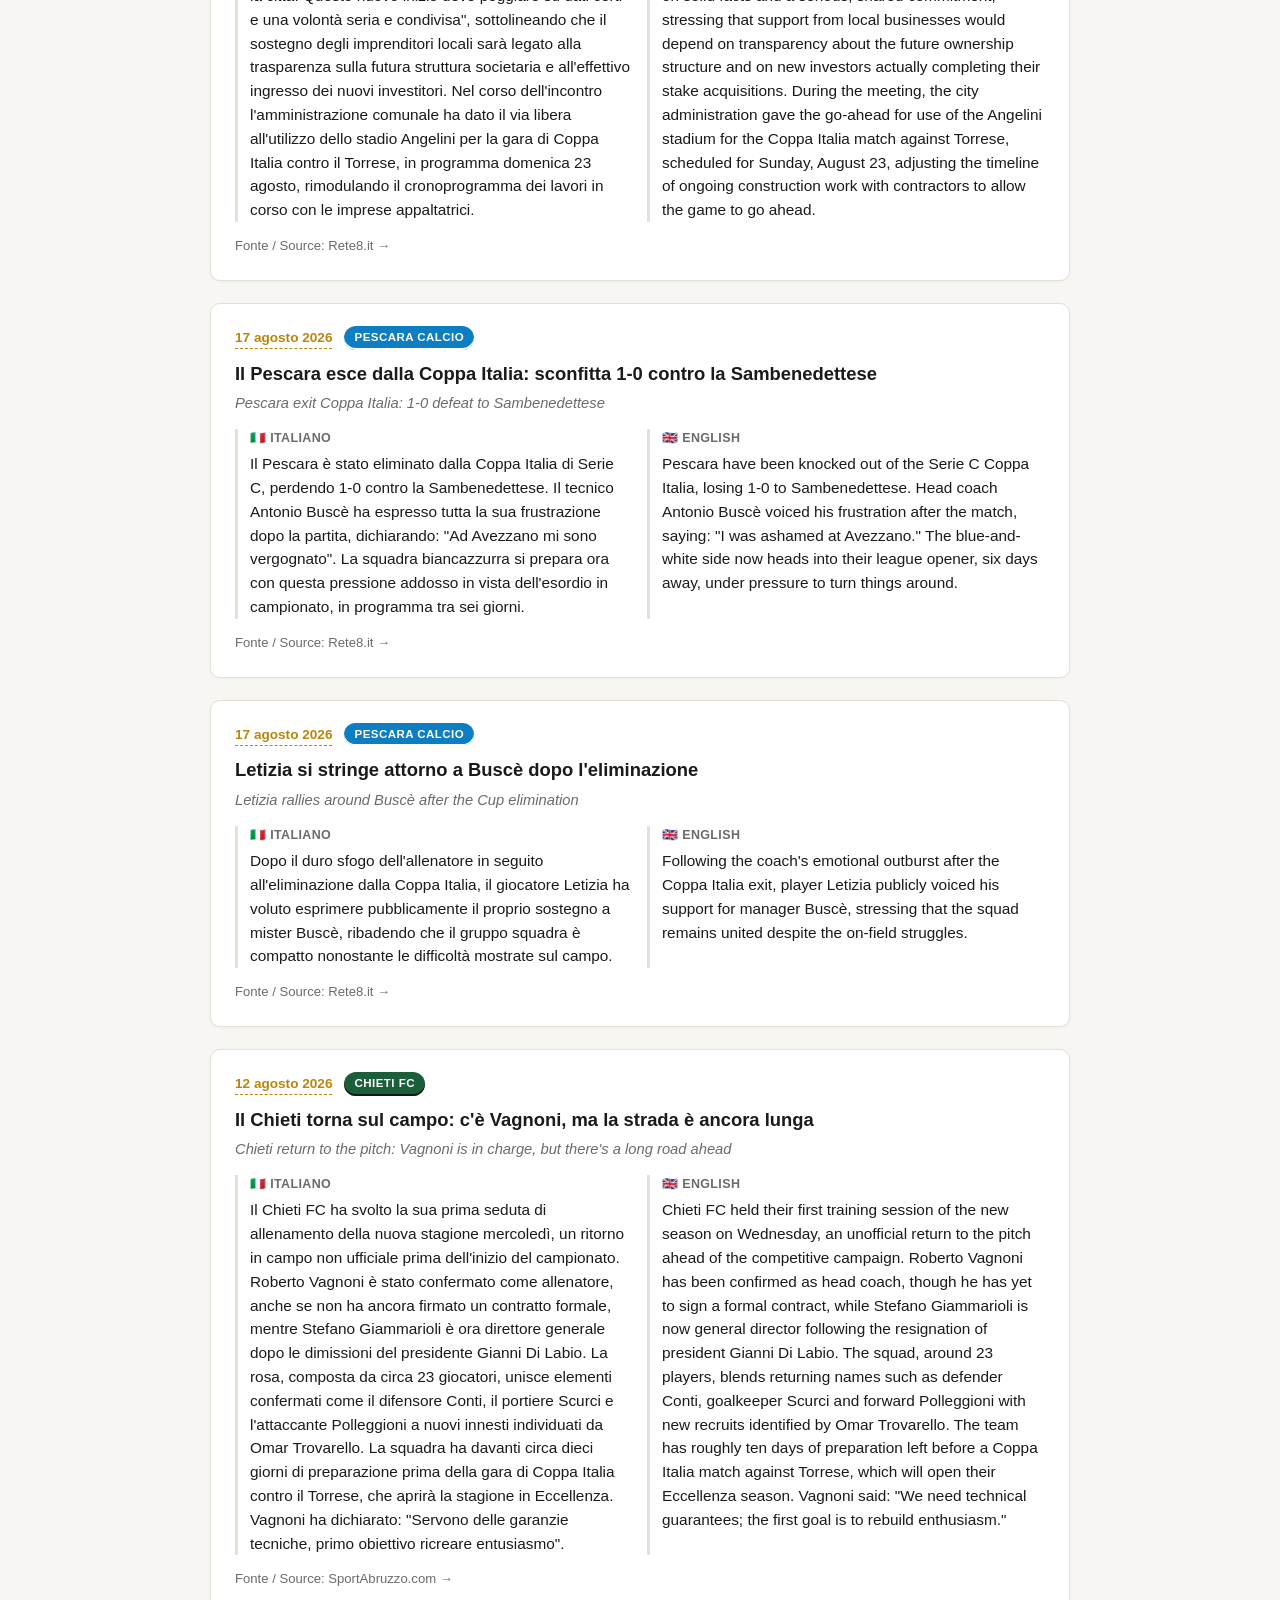
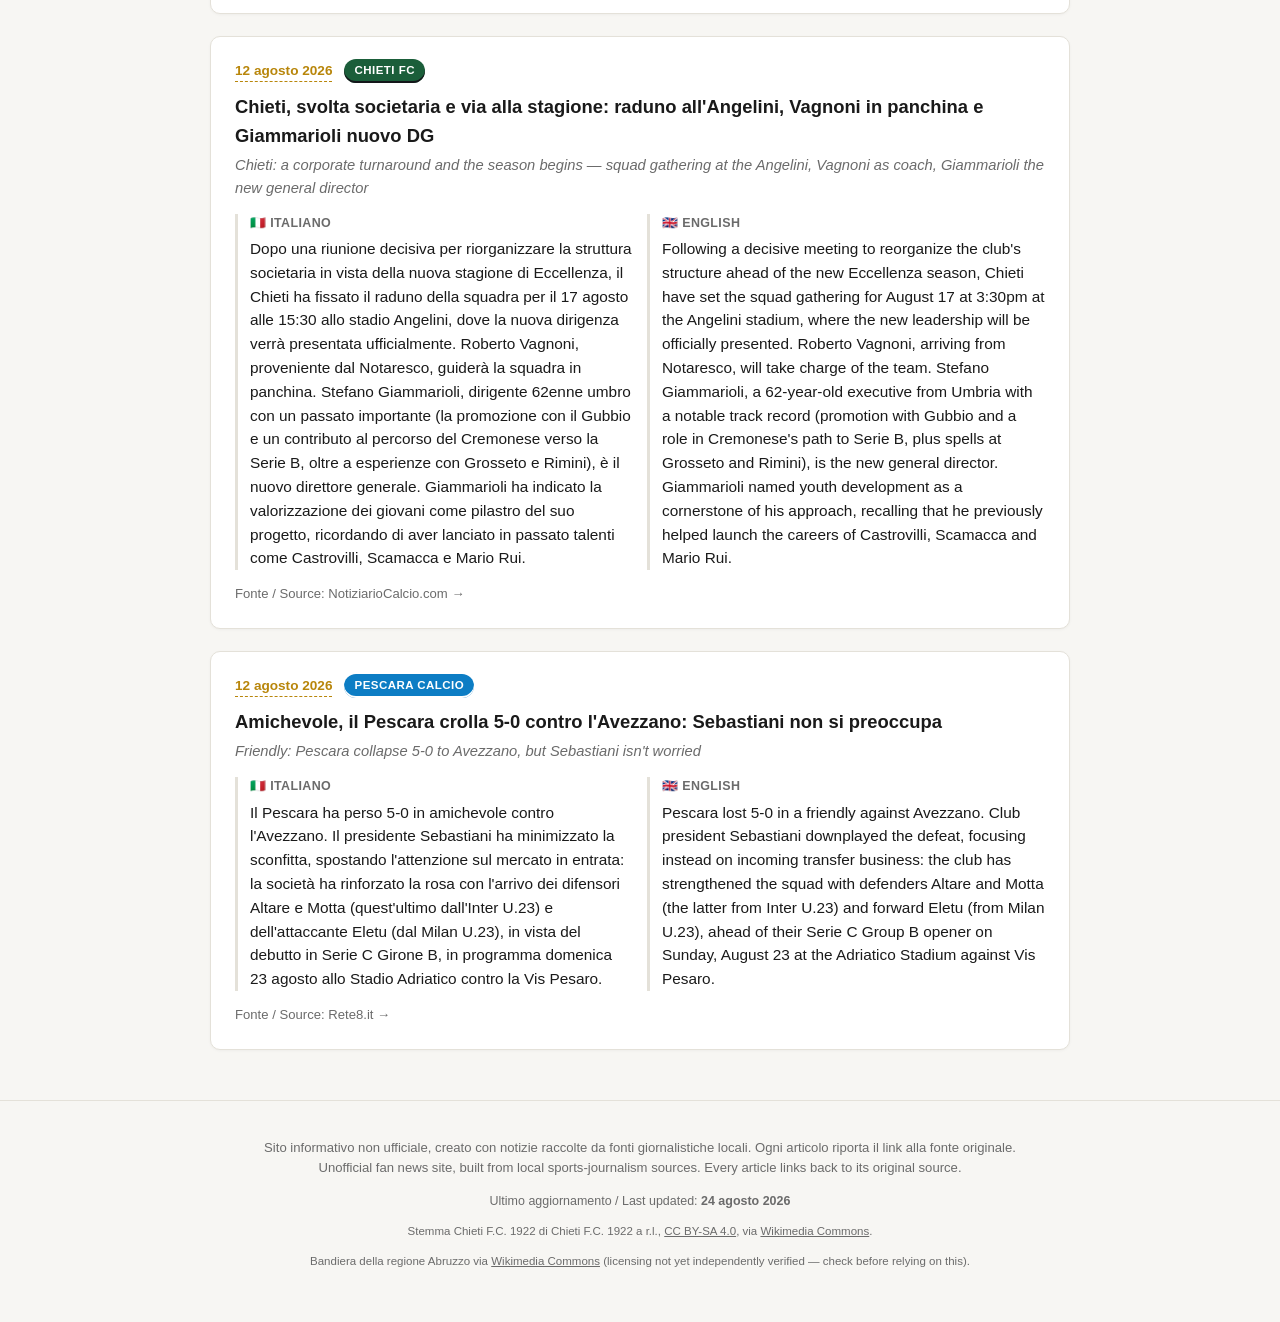
==== commit a211d8ab: "Add files via upload" ====
--- a/index.html
+++ b/index.html
@@ -42,6 +42,69 @@
 
   <section class="news-feed" id="news-feed">
 
+    <!-- PESCARA: mercato, ultima settimana, caso Di Nardo -->
+    <article class="news-card" data-team="pescara">
+      <div class="news-meta">
+        <a class="news-date" href="https://www.rete8.it/pescara-calcio/pescara-ultima-settimana-di-calciomercato-e-del-caso-di-nardo/" target="_blank" rel="noopener">24 agosto 2026</a>
+        <span class="team-tag team-pescara">Pescara Calcio</span>
+      </div>
+      <h2 class="news-title">Pescara, ultima settimana di calciomercato: il caso Di Nardo tiene banco</h2>
+      <p class="news-title-en">Pescara: final week of the transfer window, the Di Nardo situation takes centre stage</p>
+      <div class="news-lang">
+        <div class="lang-block">
+          <span class="lang-label">🇮🇹 Italiano</span>
+          <p>Entra nel vivo l'ultima settimana di calciomercato per il Pescara, con la cessione di Di Nardo considerata dal club il passaggio obbligato prima di intervenire per un nuovo attaccante. Su Di Nardo si registra l'interesse concreto della Juve Stabia, pronta a un'offerta ufficiale nelle prossime ore, con Benevento e Modena alla finestra. Per l'attacco resta viva la pista che porta a Giacomo Parigi, conteso anche dal Ravenna, mentre è tramontata la trattativa per Duric (Cremonese), che ha rifiutato il trasferimento; resta sullo sfondo anche Leo Mancuso (Mantova), che però preferirebbe restare in Serie B. In mezzo al campo si è arenata la pista Vallocchia in assenza di uscite, mentre Kraja ha rifiutato il trasferimento al Giugliano. Sul fronte infortuni, Gianmarco Cangiano dovrà restare fermo circa 40 giorni dopo l'operazione al menisco, mentre Ferraris, Eletu, Altare ed Erradi stanno progressivamente recuperando la condizione.</p>
+        </div>
+        <div class="lang-block">
+          <span class="lang-label">🇬🇧 English</span>
+          <p>Pescara are entering the final week of the summer transfer window, with the club treating the sale of Di Nardo as the necessary step before moving for a new striker. Juve Stabia have shown concrete interest in Di Nardo and could make an official offer within days, with Benevento and Modena also circling. Up front, a move for Giacomo Parigi remains alive, though Ravenna are also interested, while a deal for Duric (Cremonese) has collapsed after he turned down the move; Leo Mancuso (Mantova) is also on the radar but would prefer to stay in Serie B. In midfield, the pursuit of Vallocchia has stalled with no departures to fund it, and Kraja rejected a move to Giugliano. On the injury front, Gianmarco Cangiano faces around 40 days out following knee (meniscus) surgery, while Ferraris, Eletu, Altare and Erradi are gradually working their way back to full fitness.</p>
+        </div>
+      </div>
+      <a class="source-link" href="https://www.rete8.it/pescara-calcio/pescara-ultima-settimana-di-calciomercato-e-del-caso-di-nardo/" target="_blank" rel="noopener">Fonte / Source: Rete8.it →</a>
+    </article>
+
+    <!-- CHIETI: Coppa Italia andata, sconfitta 1-2 col Torrese -->
+    <article class="news-card" data-team="chieti">
+      <div class="news-meta">
+        <a class="news-date" href="https://www.sportabruzzo.com/2026/08/coppa-italia-eccellenza-ecco-tutti-i-risultati-e-marcatori-dopo-landata-del-primo-turno/" target="_blank" rel="noopener">23 agosto 2026</a>
+        <span class="team-tag team-chieti">Chieti FC</span>
+      </div>
+      <h2 class="news-title">Il Chieti si arrende 1-2 al Torrese nell'andata del primo turno di Coppa Italia</h2>
+      <p class="news-title-en">Chieti fall 1-2 to Torrese in the first leg of the Coppa Italia's opening round</p>
+      <div class="news-lang">
+        <div class="lang-block">
+          <span class="lang-label">🇮🇹 Italiano</span>
+          <p>Il Chieti FC 1922 ha aperto la sua stagione con una sconfitta casalinga nell'andata del primo turno di Coppa Italia Eccellenza, cedendo 1-2 al Torrese davanti al pubblico dell'Angelini. Per i neroverdi di Roberto Vagnoni è andato a segno Di Giulio, ma la doppietta di Padovano e Sanseverino ha deciso l'incontro in favore degli ospiti. Alla vigilia della gara la società aveva ufficializzato gli arrivi di otto nuovi giocatori, tra cui i portieri Lorenzo Tuccinardi e Francesco Boccacci e i difensori Francesco Santuccione e Sergio Sartini, inseriti nella rosa a disposizione per l'esordio stagionale. Trattandosi della gara di andata di un doppio confronto, il Chieti avrà l'occasione di ribaltare il risultato nel ritorno.</p>
+        </div>
+        <div class="lang-block">
+          <span class="lang-label">🇬🇧 English</span>
+          <p>Chieti FC 1922 opened their season with a home defeat in the first leg of the Coppa Italia Eccellenza's opening round, losing 1-2 to Torrese in front of the Angelini crowd. Di Giulio scored for Roberto Vagnoni's neroverdi, but a brace from Padovano and Sanseverino settled the match in the visitors' favor. Ahead of the game, the club had officially announced the arrival of eight new players, including goalkeepers Lorenzo Tuccinardi and Francesco Boccacci and defenders Francesco Santuccione and Sergio Sartini, all included in the squad for the season opener. As this was the first leg of a two-legged tie, Chieti will have a chance to turn the result around in the return fixture.</p>
+        </div>
+      </div>
+      <a class="source-link" href="https://www.sportabruzzo.com/2026/08/coppa-italia-eccellenza-ecco-tutti-i-risultati-e-marcatori-dopo-landata-del-primo-turno/" target="_blank" rel="noopener">Fonte / Source: SportAbruzzo.com →</a>
+    </article>
+
+    <!-- PESCARA: esordio in campionato, 2-0 alla Vis Pesaro -->
+    <article class="news-card" data-team="pescara">
+      <div class="news-meta">
+        <a class="news-date" href="https://www.rete8.it/pescara-calcio/il-pescara-riparte-forte-e-ladriatico-esulta-2-0-alla-vis-pesaro-con-dausilio-subito-decisivo/" target="_blank" rel="noopener">22 agosto 2026</a>
+        <span class="team-tag team-pescara">Pescara Calcio</span>
+      </div>
+      <h2 class="news-title">Il Pescara riparte forte: 2-0 alla Vis Pesaro nell'esordio in campionato, decisivi Merola e D'Ausilio</h2>
+      <p class="news-title-en">Pescara start strong: 2-0 over Vis Pesaro in the season opener, Merola and D'Ausilio on target</p>
+      <div class="news-lang">
+        <div class="lang-block">
+          <span class="lang-label">🇮🇹 Italiano</span>
+          <p>Il Pescara ha vinto 2-0 contro la Vis Pesaro nella prima giornata di Serie C Girone B, davanti al pubblico dello stadio Adriatico. Le reti sono arrivate nel primo tempo con Merola al 28' e nella ripresa con D'Ausilio, subito decisivo al suo esordio, al 54'. Il neo arrivato D'Ausilio ha commentato: "Qui ho ritrovato la serenità". Il direttore sportivo Pasquale Foggia ha sottolineato la prestazione della squadra: "Partire bene fa tanto e la squadra ha dimostrato personalità e voglia di fare. Onestamente non ci aspettavamo una curva piena di tifosi e quindi grazie ai presenti". Anche il tecnico avversario Di Paola ha riconosciuto la qualità biancazzurra: "Pescara forte, lo sapevamo".</p>
+        </div>
+        <div class="lang-block">
+          <span class="lang-label">🇬🇧 English</span>
+          <p>Pescara beat Vis Pesaro 2-0 on matchday one of Serie C Group B, in front of the Adriatico crowd. The goals came in the first half through Merola (28') and in the second half from D'Ausilio, immediately decisive on his debut, in the 54th minute. New signing D'Ausilio said afterward: "I've found my peace of mind here." Sporting director Pasquale Foggia praised the team's performance: "Starting well means a lot, and the team showed personality and a real will to play. Honestly we didn't expect a stand full of fans, so thanks to everyone who came." Opposing coach Di Paola also acknowledged Pescara's quality: "We knew Pescara were strong."</p>
+        </div>
+      </div>
+      <a class="source-link" href="https://www.rete8.it/pescara-calcio/il-pescara-riparte-forte-e-ladriatico-esulta-2-0-alla-vis-pesaro-con-dausilio-subito-decisivo/" target="_blank" rel="noopener">Fonte / Source: Rete8.it →</a>
+    </article>
+
     <!-- PESCARA: D'Ausilio signing + match moved to Saturday + injury report -->
     <article class="news-card" data-team="pescara">
       <div class="news-meta">
@@ -124,27 +187,6 @@
         </div>
       </div>
       <a class="source-link" href="https://www.rete8.it/news/pescara-calcio/" target="_blank" rel="noopener">Fonte / Source: Rete8.it →</a>
-    </article>
-
-    <!-- CHIETI: crisis / mayor -->
-    <article class="news-card" data-team="chieti">
-      <div class="news-meta">
-        <a class="news-date" href="https://www.centroabruzzonews.com/2026/08/chieti-fc-il-sindaco-legnini-indica-la.html" target="_blank" rel="noopener">6 agosto 2026</a>
-        <span class="team-tag team-chieti">Chieti FC</span>
-      </div>
-      <h2 class="news-title">Crisi Chieti FC: il sindaco Legnini indica la via, si valuta il concorso del "nuovo Chieti"</h2>
-      <p class="news-title-en">Chieti FC crisis: Mayor Legnini points the way, a merger with the "new Chieti" under consideration</p>
-      <div class="news-lang">
-        <div class="lang-block">
-          <span class="lang-label">🇮🇹 Italiano</span>
-          <p>Il Chieti FC 1922 affronta una grave crisi finanziaria, con debiti complessivi stimati tra 1,3 e 1,4 milioni di euro, di cui circa 600.000 euro verso giocatori, staff e dipendenti. Il sindaco Giovanni Legnini ha incontrato tifosi, imprenditori e media per definire una strategia di salvataggio, contattando 12-16 aziende locali per un sostegno volontario. Tra le soluzioni allo studio: l'attivazione di una procedura concorsuale che garantisca la continuità operativa, e un possibile coinvolgimento del Nuovo Chieti Calcio (attivo in Promozione). Legnini ha dichiarato: "Questo segna una netta rottura con la cattiva gestione del passato", chiedendo risposte rapide agli imprenditori entro metà settimana.</p>
-        </div>
-        <div class="lang-block">
-          <span class="lang-label">🇬🇧 English</span>
-          <p>Chieti FC 1922 is facing a serious financial crisis, with total debts estimated between €1.3 and €1.4 million, including around €600,000 owed to players, staff and employees. Mayor Giovanni Legnini met with fans, local business leaders and media to work out a rescue strategy, reaching out to 12-16 local companies for voluntary support. Solutions under consideration include starting insolvency proceedings that would allow the club to keep operating, and a possible merger involving Nuovo Chieti Calcio (currently playing in Promozione). Legnini stated: "This marks a clear break from past mismanagement," and called for quick responses from local businesses by midweek.</p>
-        </div>
-      </div>
-      <a class="source-link" href="https://www.centroabruzzonews.com/2026/08/chieti-fc-il-sindaco-legnini-indica-la.html" target="_blank" rel="noopener">Fonte / Source: CentroAbruzzoNews →</a>
     </article>
 
     <!-- CHIETI: return to training -->
@@ -217,7 +259,7 @@
   <div class="container">
     <p>Sito informativo non ufficiale, creato con notizie raccolte da fonti giornalistiche locali. Ogni articolo riporta il link alla fonte originale.<br>
     Unofficial fan news site, built from local sports-journalism sources. Every article links back to its original source.</p>
-    <p class="footer-updated">Ultimo aggiornamento / Last updated: <strong>20 agosto 2026</strong></p>
+    <p class="footer-updated">Ultimo aggiornamento / Last updated: <strong>24 agosto 2026</strong></p>
     <p class="footer-credit">Stemma Chieti F.C. 1922 di Chieti F.C. 1922 a r.l., <a href="https://creativecommons.org/licenses/by-sa/4.0/" target="_blank" rel="noopener">CC BY-SA 4.0</a>, via <a href="https://commons.wikimedia.org/wiki/File:Chietifc1922.png" target="_blank" rel="noopener">Wikimedia Commons</a>.</p>
     <p class="footer-credit">Bandiera della regione Abruzzo via <a href="https://commons.wikimedia.org/wiki/File:Flag_of_Abruzzo.svg" target="_blank" rel="noopener">Wikimedia Commons</a> (licensing not yet independently verified — check before relying on this).</p>
   </div>
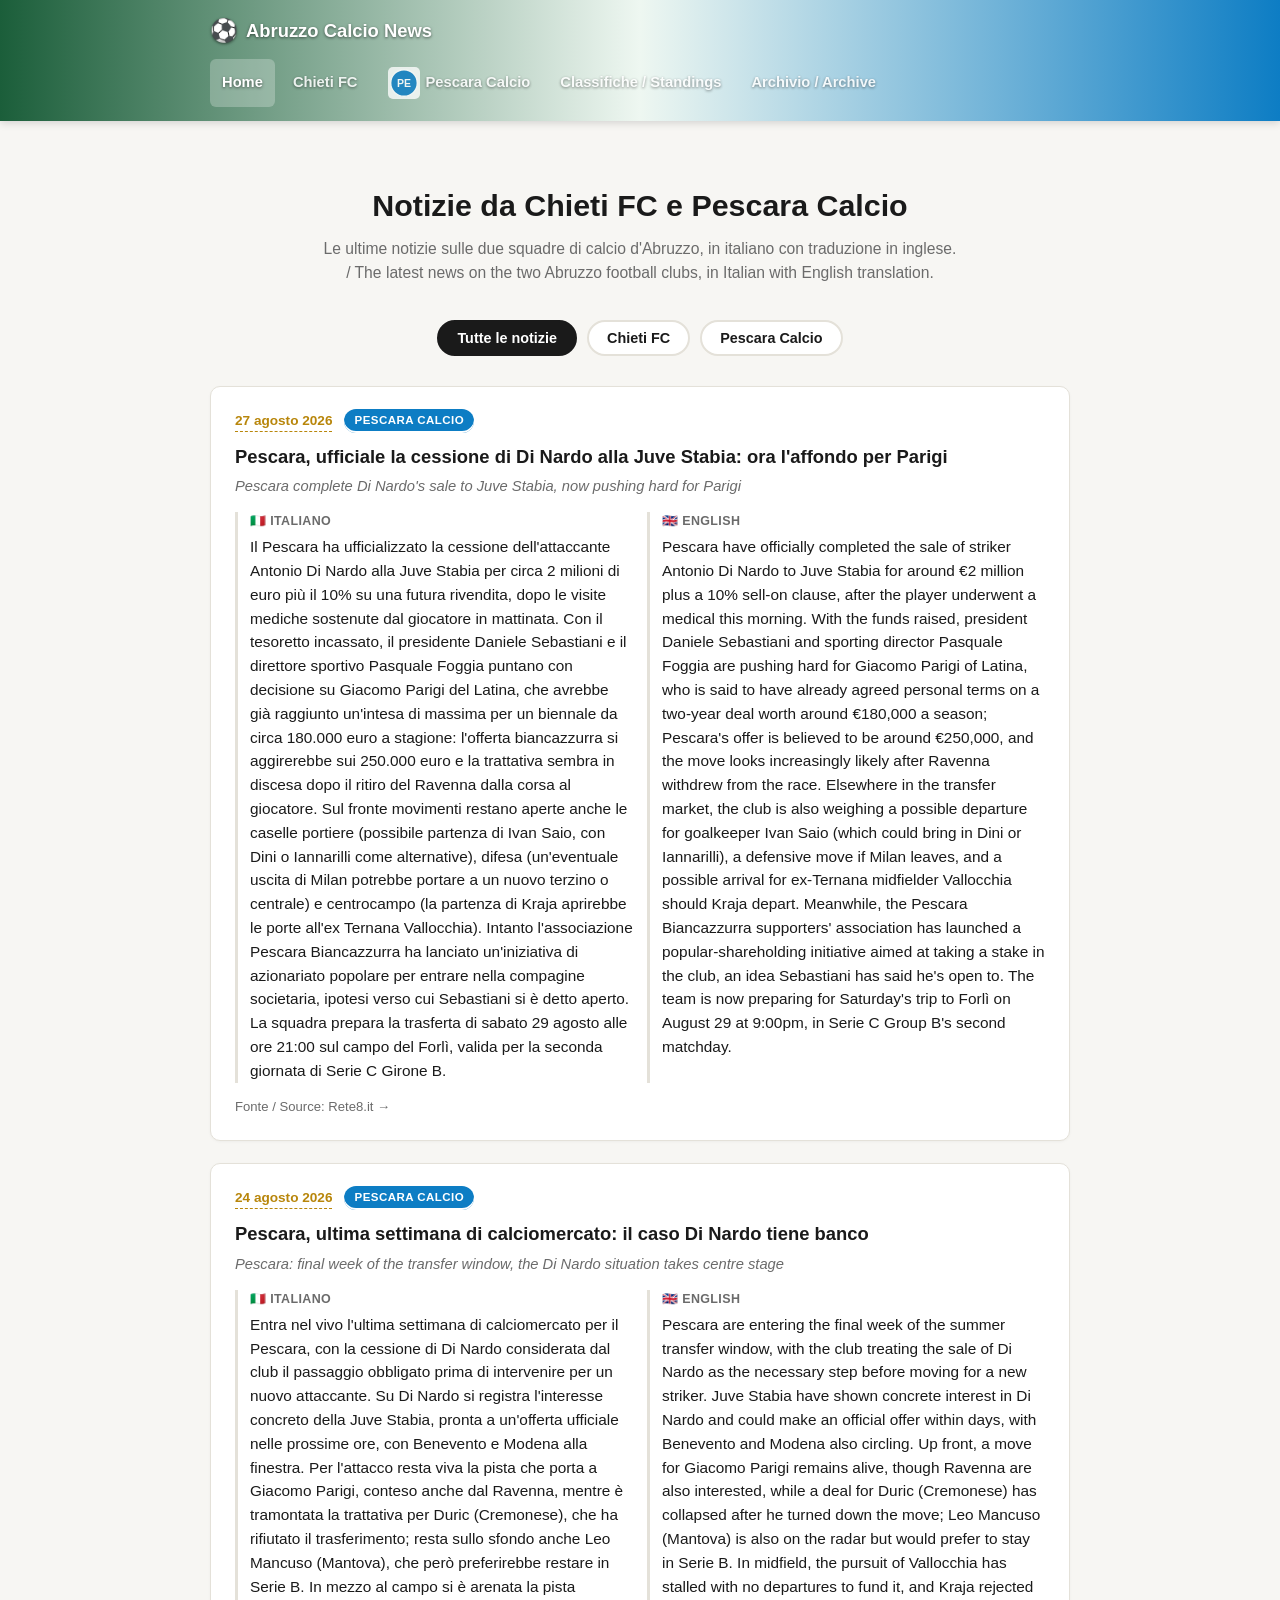
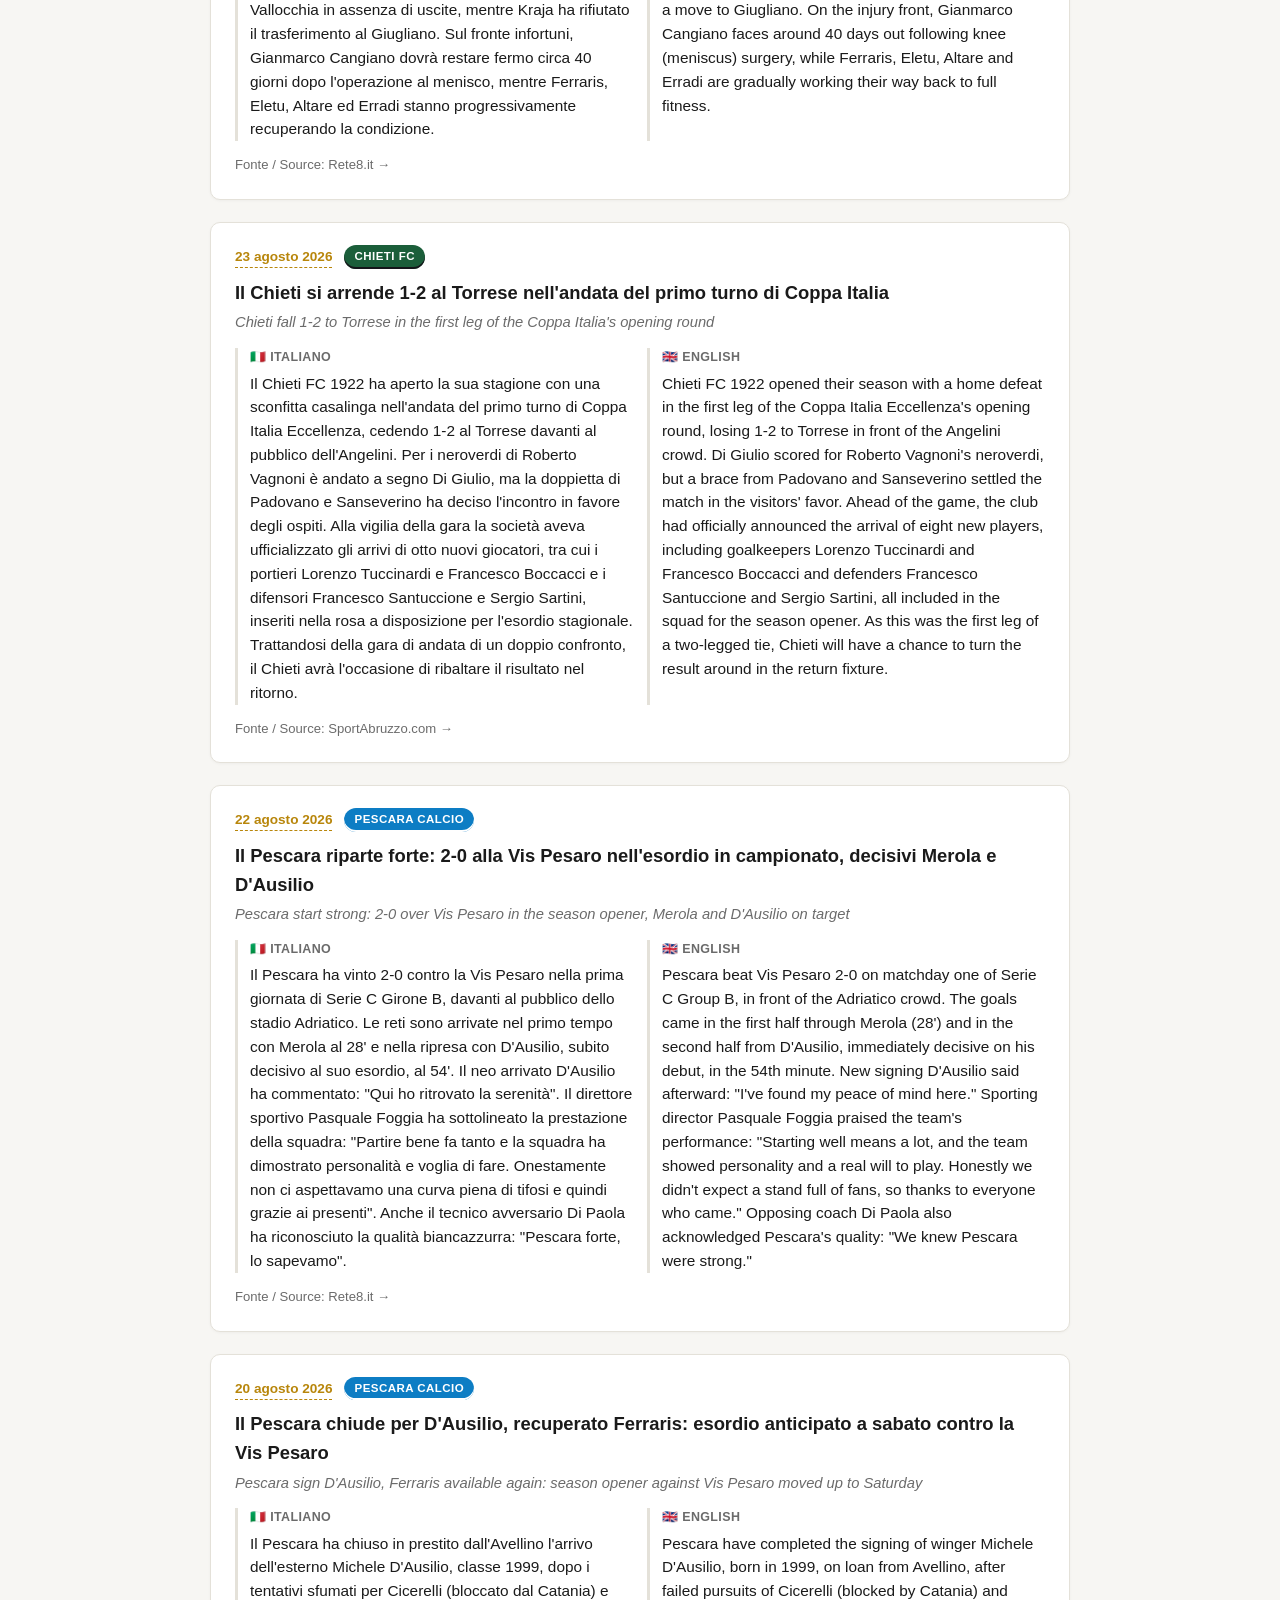
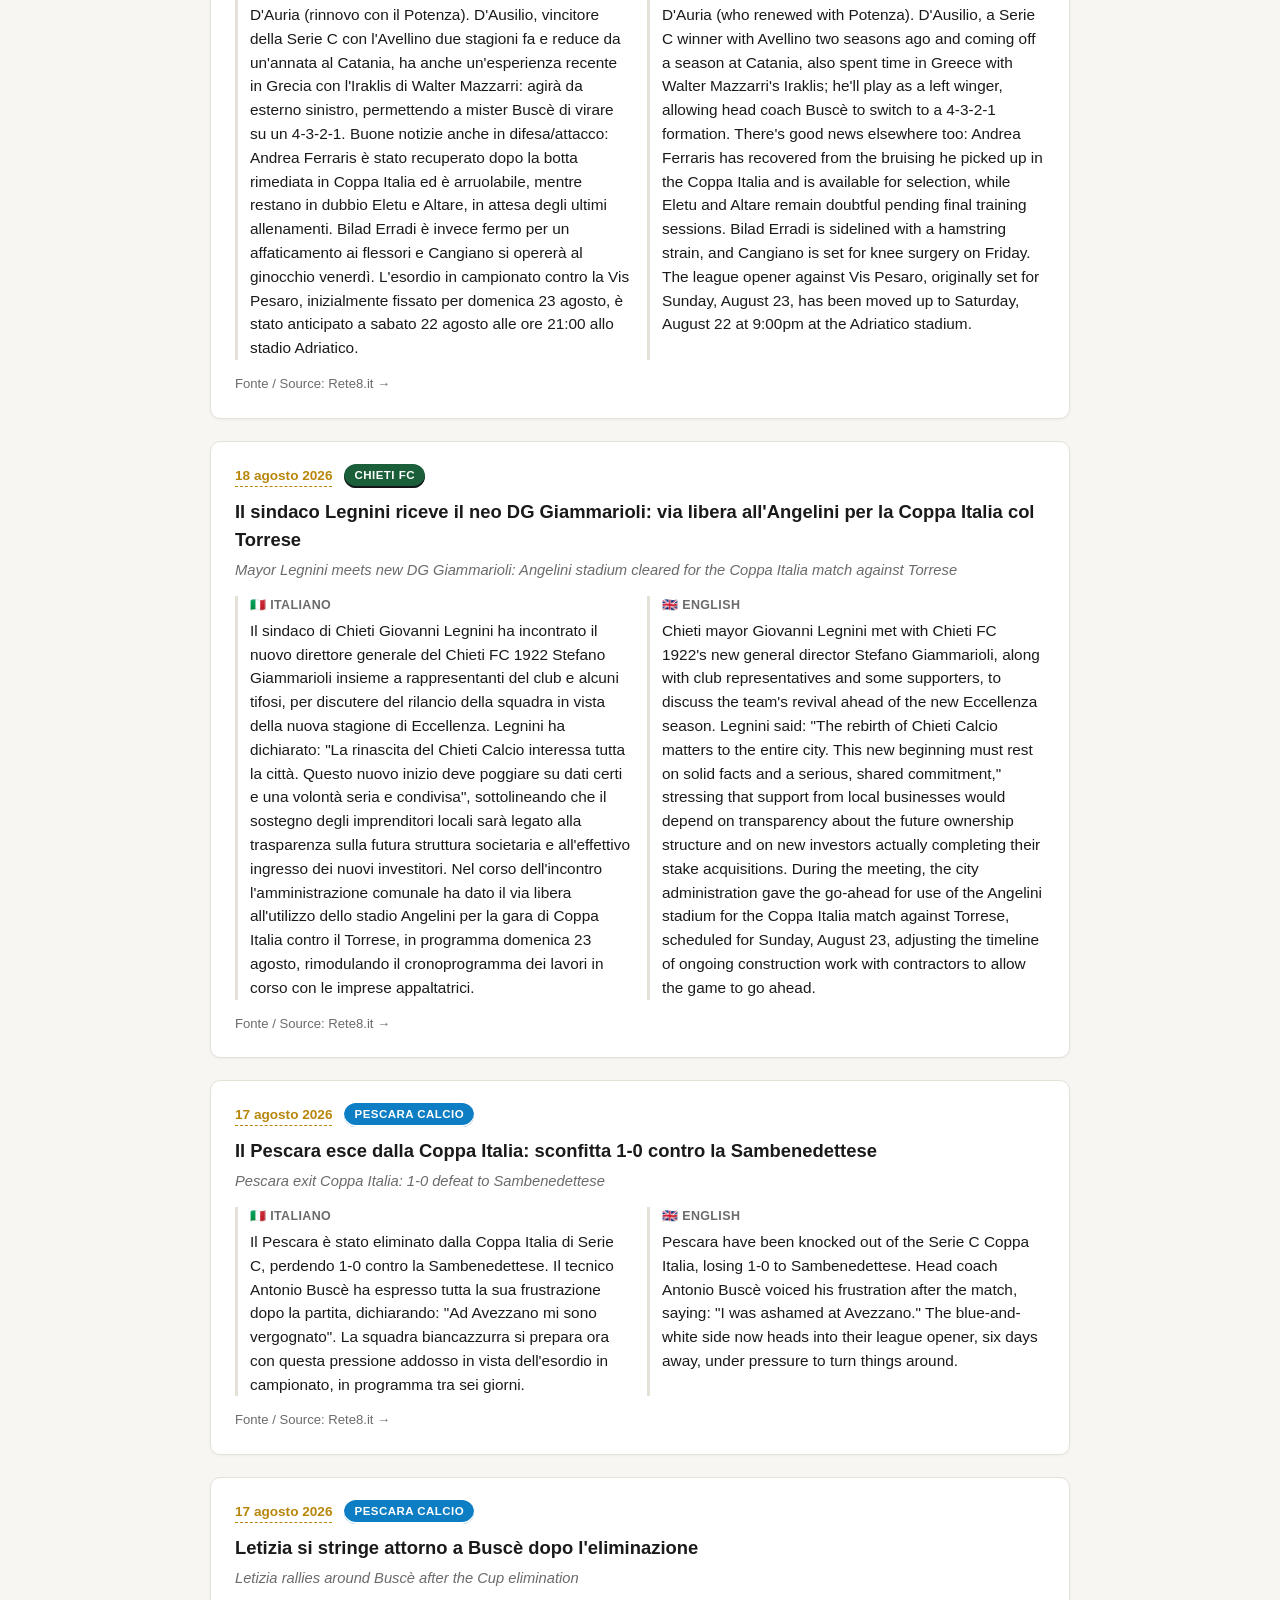
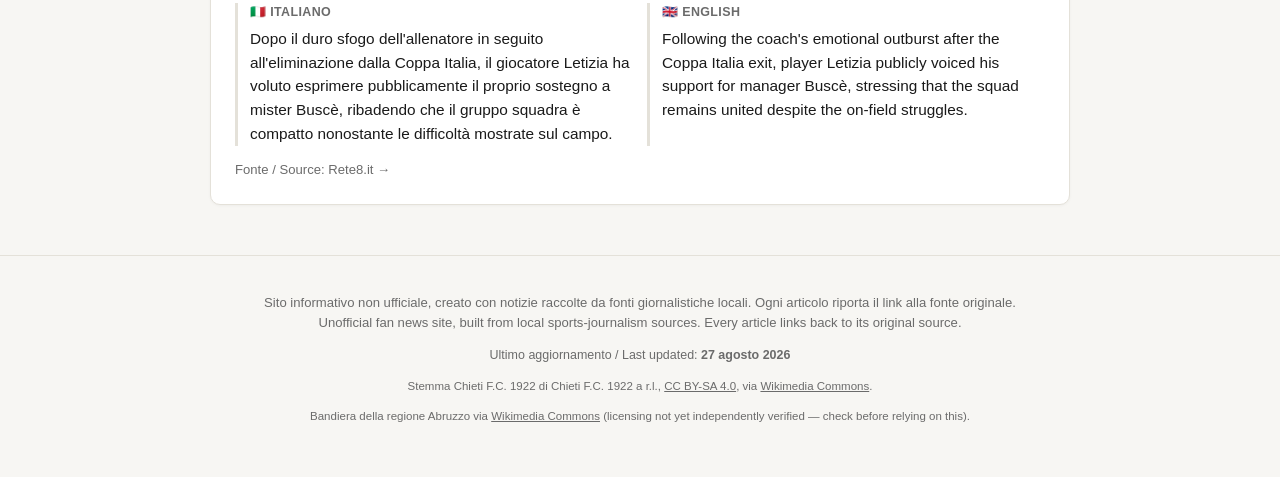
==== commit bd862db6: "Add files via upload" ====
--- a/index.html
+++ b/index.html
@@ -42,6 +42,27 @@
 
   <section class="news-feed" id="news-feed">
 
+    <!-- PESCARA: Di Nardo ceduto alla Juve Stabia, assalto a Parigi -->
+    <article class="news-card" data-team="pescara">
+      <div class="news-meta">
+        <a class="news-date" href="https://www.rete8.it/pescara-calcio/pescara-calcio-ceduto-di-nardo-e-il-giorno-dellaffondo-per-parigi/" target="_blank" rel="noopener">27 agosto 2026</a>
+        <span class="team-tag team-pescara">Pescara Calcio</span>
+      </div>
+      <h2 class="news-title">Pescara, ufficiale la cessione di Di Nardo alla Juve Stabia: ora l'affondo per Parigi</h2>
+      <p class="news-title-en">Pescara complete Di Nardo's sale to Juve Stabia, now pushing hard for Parigi</p>
+      <div class="news-lang">
+        <div class="lang-block">
+          <span class="lang-label">🇮🇹 Italiano</span>
+          <p>Il Pescara ha ufficializzato la cessione dell'attaccante Antonio Di Nardo alla Juve Stabia per circa 2 milioni di euro più il 10% su una futura rivendita, dopo le visite mediche sostenute dal giocatore in mattinata. Con il tesoretto incassato, il presidente Daniele Sebastiani e il direttore sportivo Pasquale Foggia puntano con decisione su Giacomo Parigi del Latina, che avrebbe già raggiunto un'intesa di massima per un biennale da circa 180.000 euro a stagione: l'offerta biancazzurra si aggirerebbe sui 250.000 euro e la trattativa sembra in discesa dopo il ritiro del Ravenna dalla corsa al giocatore. Sul fronte movimenti restano aperte anche le caselle portiere (possibile partenza di Ivan Saio, con Dini o Iannarilli come alternative), difesa (un'eventuale uscita di Milan potrebbe portare a un nuovo terzino o centrale) e centrocampo (la partenza di Kraja aprirebbe le porte all'ex Ternana Vallocchia). Intanto l'associazione Pescara Biancazzurra ha lanciato un'iniziativa di azionariato popolare per entrare nella compagine societaria, ipotesi verso cui Sebastiani si è detto aperto. La squadra prepara la trasferta di sabato 29 agosto alle ore 21:00 sul campo del Forlì, valida per la seconda giornata di Serie C Girone B.</p>
+        </div>
+        <div class="lang-block">
+          <span class="lang-label">🇬🇧 English</span>
+          <p>Pescara have officially completed the sale of striker Antonio Di Nardo to Juve Stabia for around €2 million plus a 10% sell-on clause, after the player underwent a medical this morning. With the funds raised, president Daniele Sebastiani and sporting director Pasquale Foggia are pushing hard for Giacomo Parigi of Latina, who is said to have already agreed personal terms on a two-year deal worth around €180,000 a season; Pescara's offer is believed to be around €250,000, and the move looks increasingly likely after Ravenna withdrew from the race. Elsewhere in the transfer market, the club is also weighing a possible departure for goalkeeper Ivan Saio (which could bring in Dini or Iannarilli), a defensive move if Milan leaves, and a possible arrival for ex-Ternana midfielder Vallocchia should Kraja depart. Meanwhile, the Pescara Biancazzurra supporters' association has launched a popular-shareholding initiative aimed at taking a stake in the club, an idea Sebastiani has said he's open to. The team is now preparing for Saturday's trip to Forlì on August 29 at 9:00pm, in Serie C Group B's second matchday.</p>
+        </div>
+      </div>
+      <a class="source-link" href="https://www.rete8.it/pescara-calcio/pescara-calcio-ceduto-di-nardo-e-il-giorno-dellaffondo-per-parigi/" target="_blank" rel="noopener">Fonte / Source: Rete8.it →</a>
+    </article>
+
     <!-- PESCARA: mercato, ultima settimana, caso Di Nardo -->
     <article class="news-card" data-team="pescara">
       <div class="news-meta">
@@ -187,69 +208,6 @@
         </div>
       </div>
       <a class="source-link" href="https://www.rete8.it/news/pescara-calcio/" target="_blank" rel="noopener">Fonte / Source: Rete8.it →</a>
-    </article>
-
-    <!-- CHIETI: return to training -->
-    <article class="news-card" data-team="chieti">
-      <div class="news-meta">
-        <a class="news-date" href="https://www.sportabruzzo.com/2026/08/il-chieti-torna-sul-campo-ce-vagnoni-ma-la-strada-e-ancora-lunga/" target="_blank" rel="noopener">12 agosto 2026</a>
-        <span class="team-tag team-chieti">Chieti FC</span>
-      </div>
-      <h2 class="news-title">Il Chieti torna sul campo: c'è Vagnoni, ma la strada è ancora lunga</h2>
-      <p class="news-title-en">Chieti return to the pitch: Vagnoni is in charge, but there's a long road ahead</p>
-      <div class="news-lang">
-        <div class="lang-block">
-          <span class="lang-label">🇮🇹 Italiano</span>
-          <p>Il Chieti FC ha svolto la sua prima seduta di allenamento della nuova stagione mercoledì, un ritorno in campo non ufficiale prima dell'inizio del campionato. Roberto Vagnoni è stato confermato come allenatore, anche se non ha ancora firmato un contratto formale, mentre Stefano Giammarioli è ora direttore generale dopo le dimissioni del presidente Gianni Di Labio. La rosa, composta da circa 23 giocatori, unisce elementi confermati come il difensore Conti, il portiere Scurci e l'attaccante Polleggioni a nuovi innesti individuati da Omar Trovarello. La squadra ha davanti circa dieci giorni di preparazione prima della gara di Coppa Italia contro il Torrese, che aprirà la stagione in Eccellenza. Vagnoni ha dichiarato: "Servono delle garanzie tecniche, primo obiettivo ricreare entusiasmo".</p>
-        </div>
-        <div class="lang-block">
-          <span class="lang-label">🇬🇧 English</span>
-          <p>Chieti FC held their first training session of the new season on Wednesday, an unofficial return to the pitch ahead of the competitive campaign. Roberto Vagnoni has been confirmed as head coach, though he has yet to sign a formal contract, while Stefano Giammarioli is now general director following the resignation of president Gianni Di Labio. The squad, around 23 players, blends returning names such as defender Conti, goalkeeper Scurci and forward Polleggioni with new recruits identified by Omar Trovarello. The team has roughly ten days of preparation left before a Coppa Italia match against Torrese, which will open their Eccellenza season. Vagnoni said: "We need technical guarantees; the first goal is to rebuild enthusiasm."</p>
-        </div>
-      </div>
-      <a class="source-link" href="https://www.sportabruzzo.com/2026/08/il-chieti-torna-sul-campo-ce-vagnoni-ma-la-strada-e-ancora-lunga/" target="_blank" rel="noopener">Fonte / Source: SportAbruzzo.com →</a>
-    </article>
-
-    <!-- CHIETI: raduno / new leadership -->
-    <article class="news-card" data-team="chieti">
-      <div class="news-meta">
-        <a class="news-date" href="https://www.notiziariocalcio.com/eccellenza/chieti-svolta-societaria-via-stagione-raduno-angelini-vagnoni-panchina-giammarioli-dg-374730" target="_blank" rel="noopener">12 agosto 2026</a>
-        <span class="team-tag team-chieti">Chieti FC</span>
-      </div>
-      <h2 class="news-title">Chieti, svolta societaria e via alla stagione: raduno all'Angelini, Vagnoni in panchina e Giammarioli nuovo DG</h2>
-      <p class="news-title-en">Chieti: a corporate turnaround and the season begins — squad gathering at the Angelini, Vagnoni as coach, Giammarioli the new general director</p>
-      <div class="news-lang">
-        <div class="lang-block">
-          <span class="lang-label">🇮🇹 Italiano</span>
-          <p>Dopo una riunione decisiva per riorganizzare la struttura societaria in vista della nuova stagione di Eccellenza, il Chieti ha fissato il raduno della squadra per il 17 agosto alle 15:30 allo stadio Angelini, dove la nuova dirigenza verrà presentata ufficialmente. Roberto Vagnoni, proveniente dal Notaresco, guiderà la squadra in panchina. Stefano Giammarioli, dirigente 62enne umbro con un passato importante (la promozione con il Gubbio e un contributo al percorso del Cremonese verso la Serie B, oltre a esperienze con Grosseto e Rimini), è il nuovo direttore generale. Giammarioli ha indicato la valorizzazione dei giovani come pilastro del suo progetto, ricordando di aver lanciato in passato talenti come Castrovilli, Scamacca e Mario Rui.</p>
-        </div>
-        <div class="lang-block">
-          <span class="lang-label">🇬🇧 English</span>
-          <p>Following a decisive meeting to reorganize the club's structure ahead of the new Eccellenza season, Chieti have set the squad gathering for August 17 at 3:30pm at the Angelini stadium, where the new leadership will be officially presented. Roberto Vagnoni, arriving from Notaresco, will take charge of the team. Stefano Giammarioli, a 62-year-old executive from Umbria with a notable track record (promotion with Gubbio and a role in Cremonese's path to Serie B, plus spells at Grosseto and Rimini), is the new general director. Giammarioli named youth development as a cornerstone of his approach, recalling that he previously helped launch the careers of Castrovilli, Scamacca and Mario Rui.</p>
-        </div>
-      </div>
-      <a class="source-link" href="https://www.notiziariocalcio.com/eccellenza/chieti-svolta-societaria-via-stagione-raduno-angelini-vagnoni-panchina-giammarioli-dg-374730" target="_blank" rel="noopener">Fonte / Source: NotiziarioCalcio.com →</a>
-    </article>
-
-    <!-- PESCARA: friendly loss vs Avezzano + mercato -->
-    <article class="news-card" data-team="pescara">
-      <div class="news-meta">
-        <a class="news-date" href="https://www.rete8.it/pescara-calcio/pescara-calcio-il-calendario-delle-amichevoli/" target="_blank" rel="noopener">12 agosto 2026</a>
-        <span class="team-tag team-pescara">Pescara Calcio</span>
-      </div>
-      <h2 class="news-title">Amichevole, il Pescara crolla 5-0 contro l'Avezzano: Sebastiani non si preoccupa</h2>
-      <p class="news-title-en">Friendly: Pescara collapse 5-0 to Avezzano, but Sebastiani isn't worried</p>
-      <div class="news-lang">
-        <div class="lang-block">
-          <span class="lang-label">🇮🇹 Italiano</span>
-          <p>Il Pescara ha perso 5-0 in amichevole contro l'Avezzano. Il presidente Sebastiani ha minimizzato la sconfitta, spostando l'attenzione sul mercato in entrata: la società ha rinforzato la rosa con l'arrivo dei difensori Altare e Motta (quest'ultimo dall'Inter U.23) e dell'attaccante Eletu (dal Milan U.23), in vista del debutto in Serie C Girone B, in programma domenica 23 agosto allo Stadio Adriatico contro la Vis Pesaro.</p>
-        </div>
-        <div class="lang-block">
-          <span class="lang-label">🇬🇧 English</span>
-          <p>Pescara lost 5-0 in a friendly against Avezzano. Club president Sebastiani downplayed the defeat, focusing instead on incoming transfer business: the club has strengthened the squad with defenders Altare and Motta (the latter from Inter U.23) and forward Eletu (from Milan U.23), ahead of their Serie C Group B opener on Sunday, August 23 at the Adriatico Stadium against Vis Pesaro.</p>
-        </div>
-      </div>
-      <a class="source-link" href="https://www.rete8.it/pescara-calcio/pescara-calcio-il-calendario-delle-amichevoli/" target="_blank" rel="noopener">Fonte / Source: Rete8.it →</a>
     </article>
 
   </section>
@@ -259,7 +217,7 @@
   <div class="container">
     <p>Sito informativo non ufficiale, creato con notizie raccolte da fonti giornalistiche locali. Ogni articolo riporta il link alla fonte originale.<br>
     Unofficial fan news site, built from local sports-journalism sources. Every article links back to its original source.</p>
-    <p class="footer-updated">Ultimo aggiornamento / Last updated: <strong>24 agosto 2026</strong></p>
+    <p class="footer-updated">Ultimo aggiornamento / Last updated: <strong>27 agosto 2026</strong></p>
     <p class="footer-credit">Stemma Chieti F.C. 1922 di Chieti F.C. 1922 a r.l., <a href="https://creativecommons.org/licenses/by-sa/4.0/" target="_blank" rel="noopener">CC BY-SA 4.0</a>, via <a href="https://commons.wikimedia.org/wiki/File:Chietifc1922.png" target="_blank" rel="noopener">Wikimedia Commons</a>.</p>
     <p class="footer-credit">Bandiera della regione Abruzzo via <a href="https://commons.wikimedia.org/wiki/File:Flag_of_Abruzzo.svg" target="_blank" rel="noopener">Wikimedia Commons</a> (licensing not yet independently verified — check before relying on this).</p>
   </div>
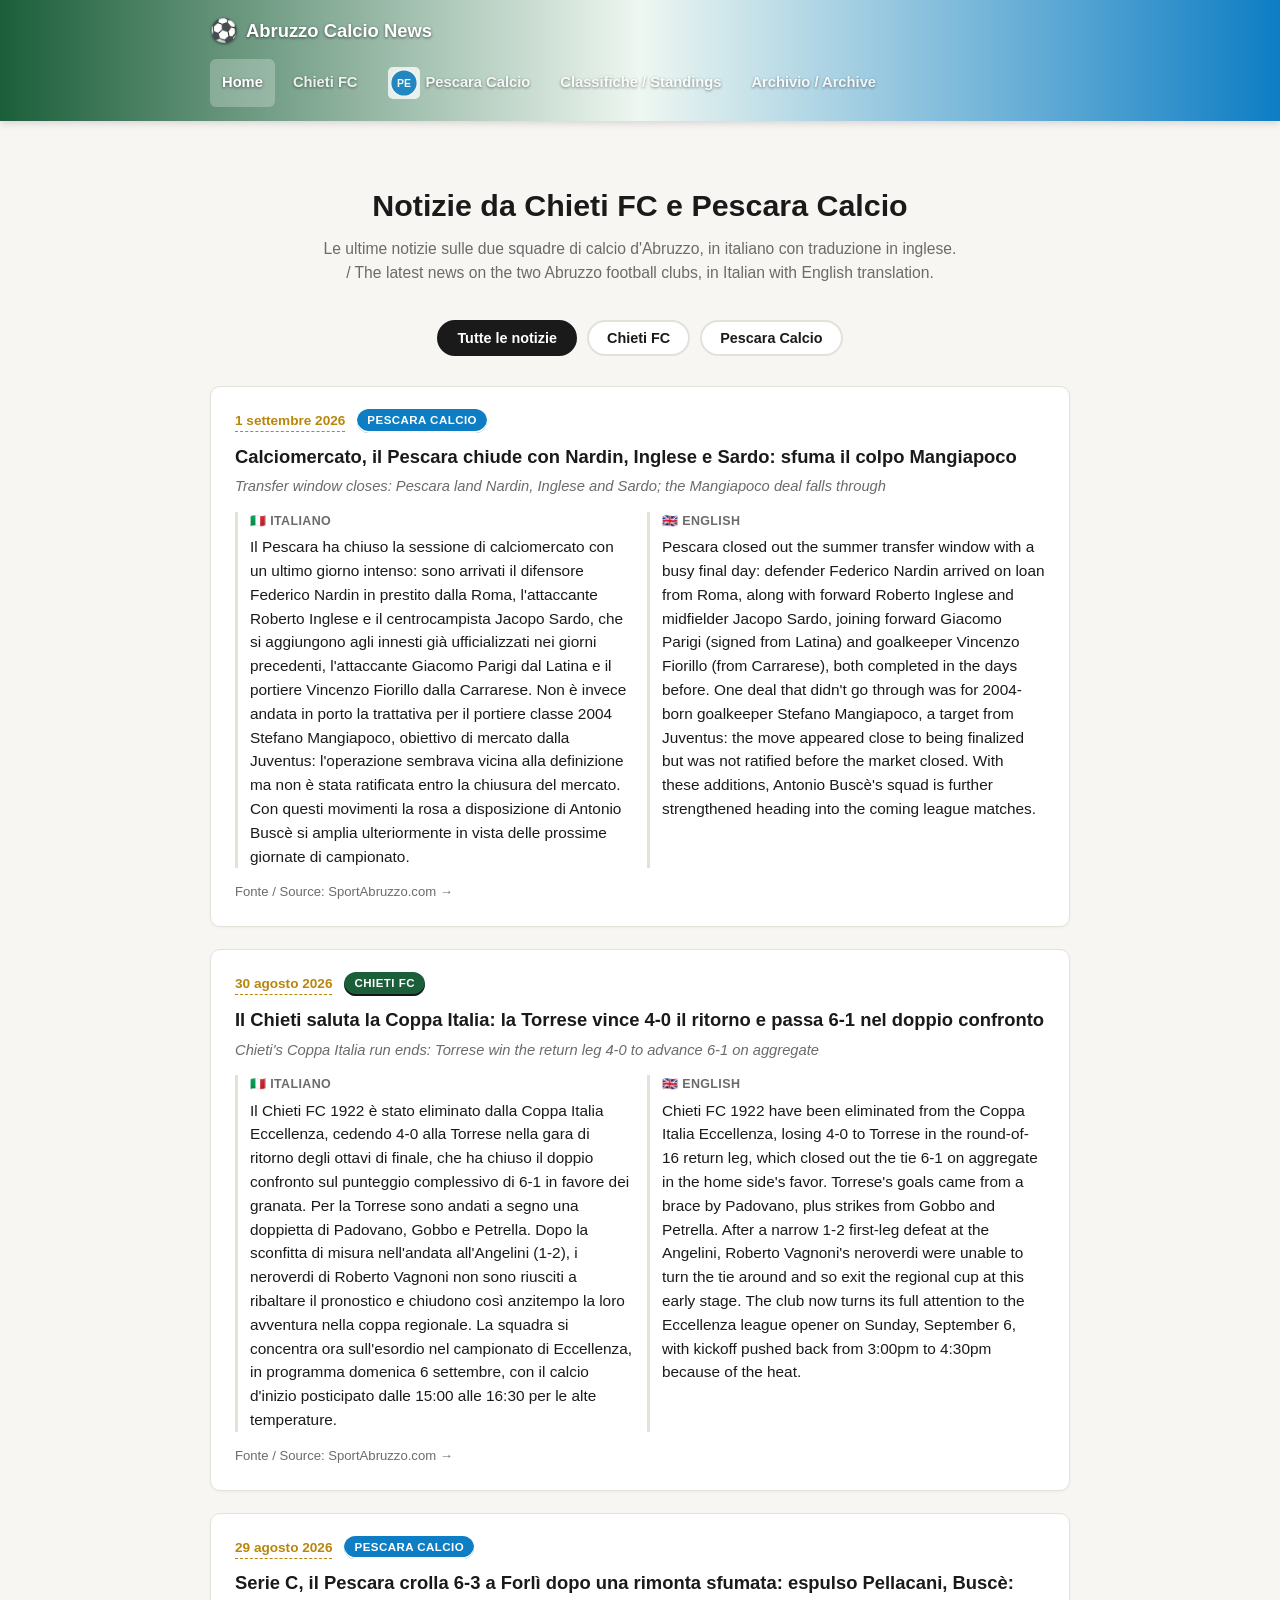
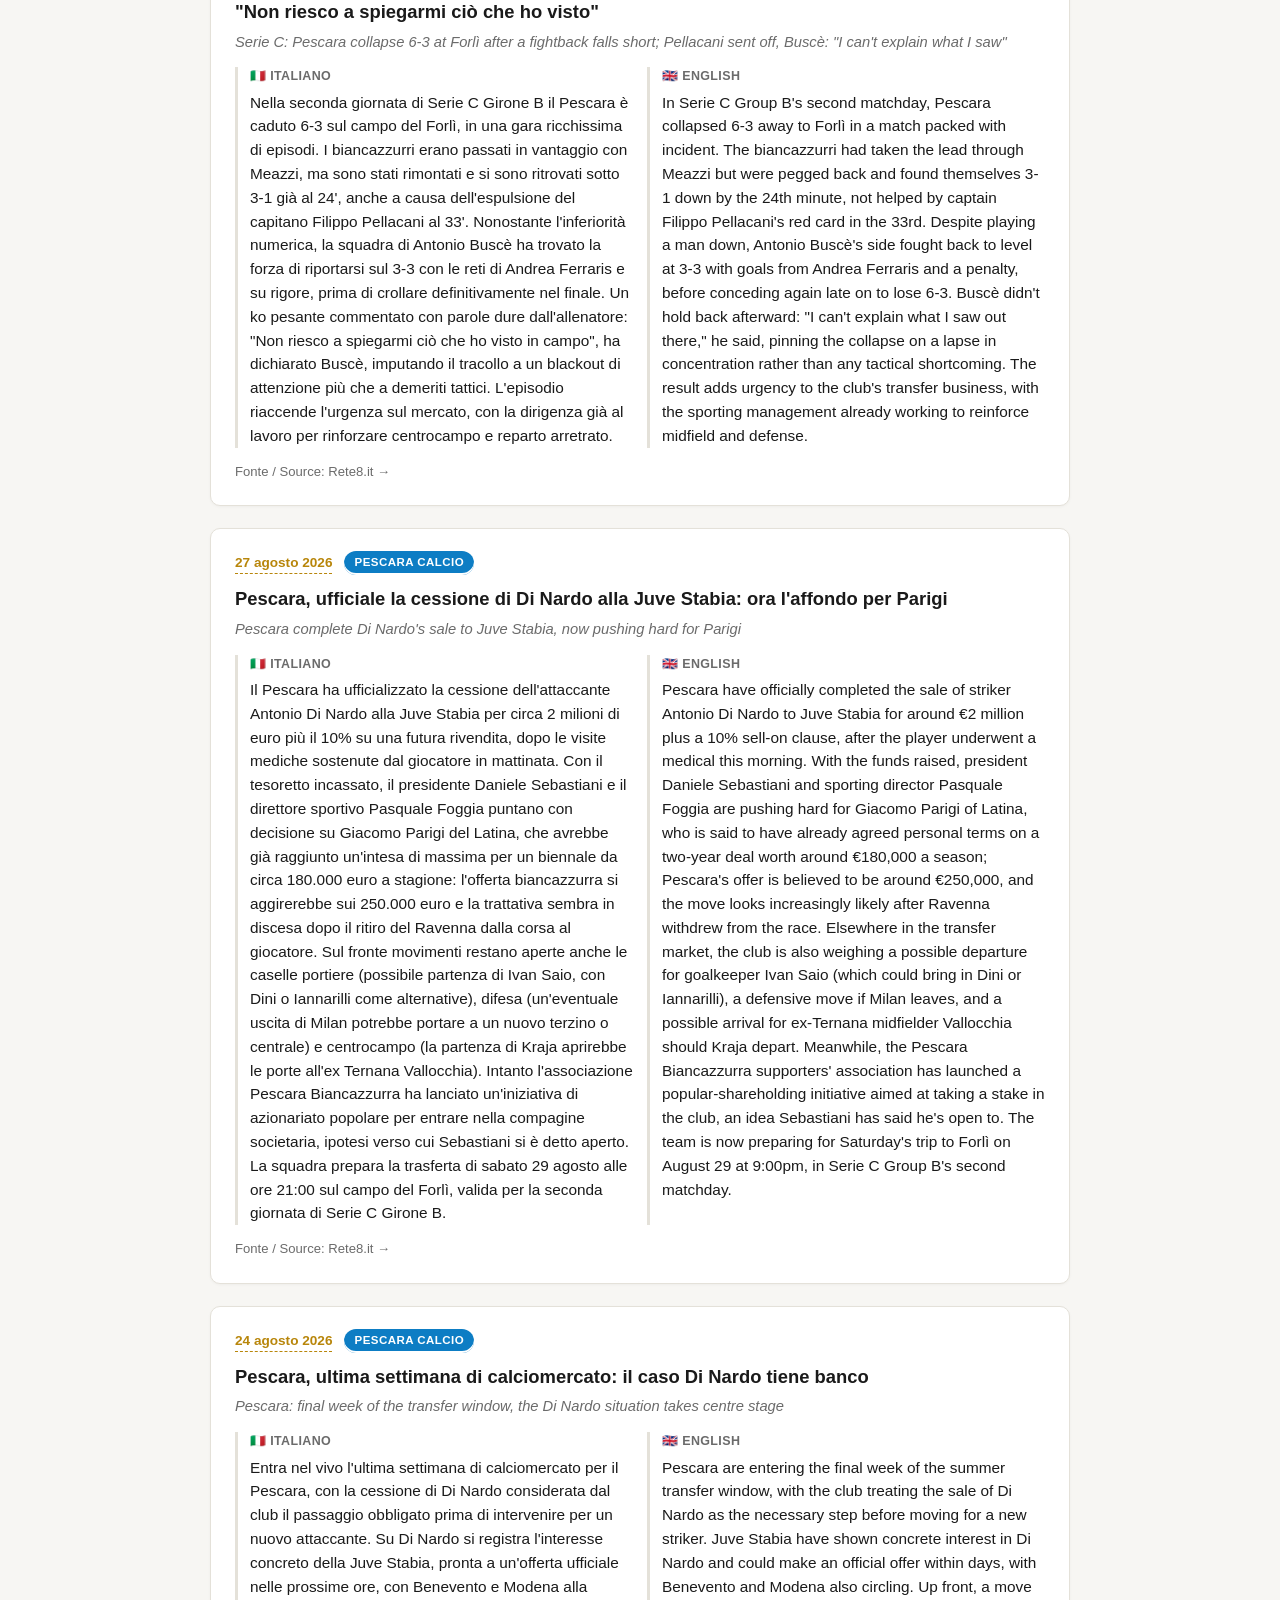
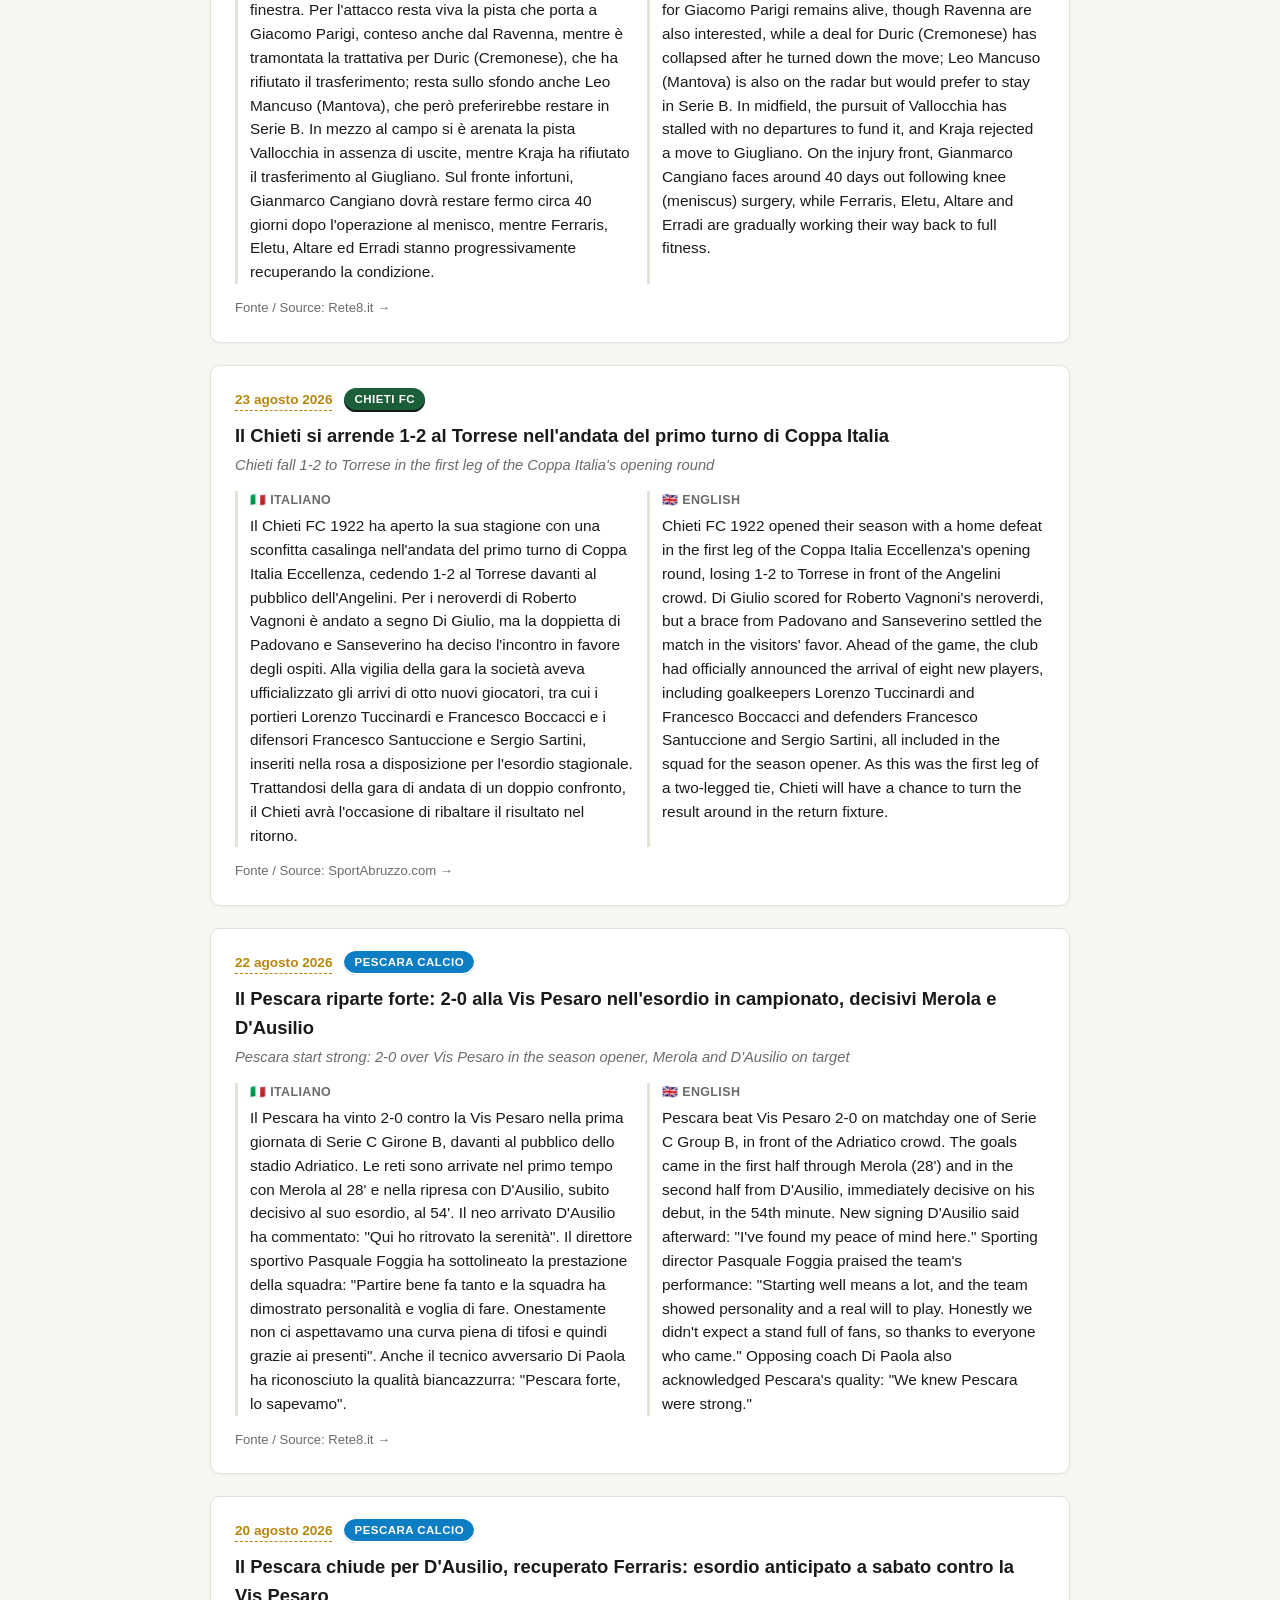
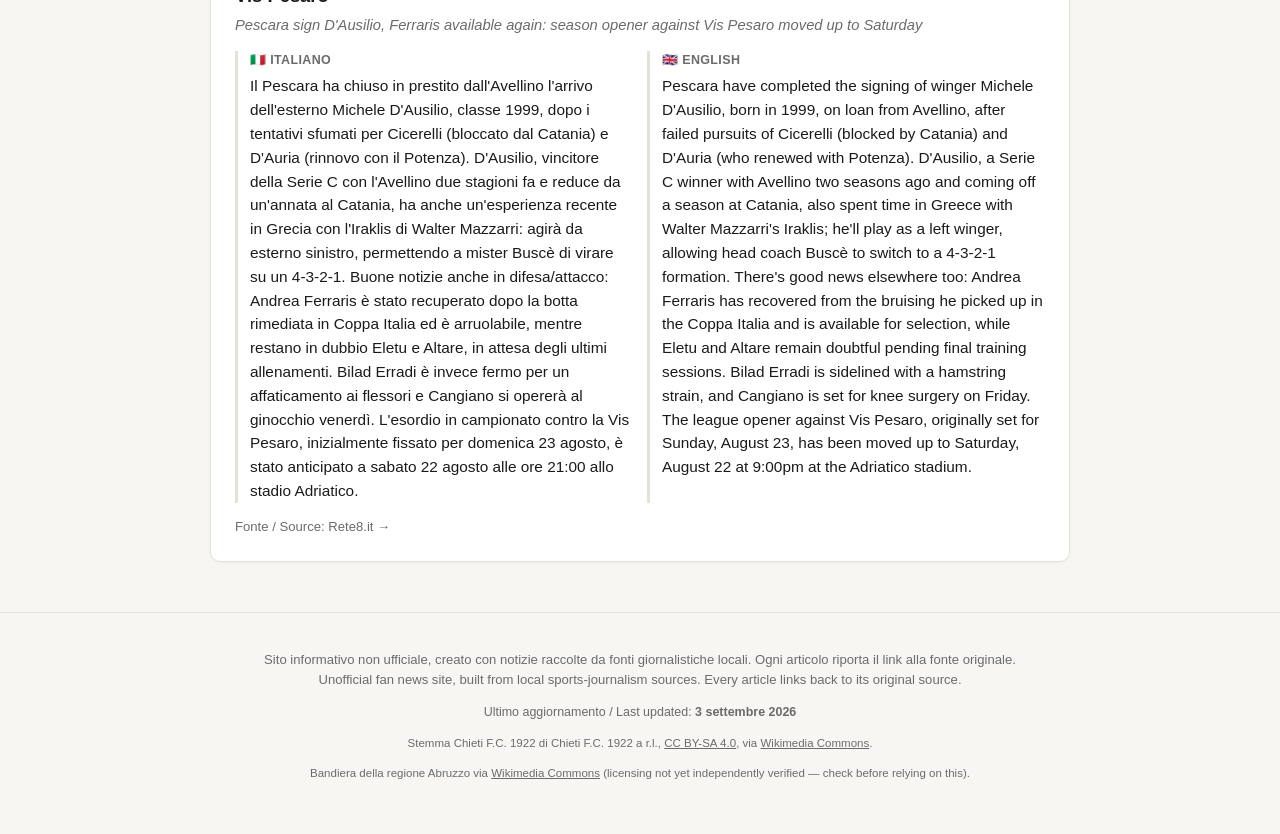
==== commit 176f0b71: "Add files via upload" ====
--- a/index.html
+++ b/index.html
@@ -42,6 +42,69 @@
 
   <section class="news-feed" id="news-feed">
 
+    <!-- PESCARA: calciomercato, ultimo giorno, Nardin Inglese Sardo, sfuma Mangiapoco -->
+    <article class="news-card" data-team="pescara">
+      <div class="news-meta">
+        <a class="news-date" href="https://www.sportabruzzo.com/2026/09/chiuso-il-mercato-per-il-pescara-dentro-anche-inglese-e-sardo/" target="_blank" rel="noopener">1 settembre 2026</a>
+        <span class="team-tag team-pescara">Pescara Calcio</span>
+      </div>
+      <h2 class="news-title">Calciomercato, il Pescara chiude con Nardin, Inglese e Sardo: sfuma il colpo Mangiapoco</h2>
+      <p class="news-title-en">Transfer window closes: Pescara land Nardin, Inglese and Sardo; the Mangiapoco deal falls through</p>
+      <div class="news-lang">
+        <div class="lang-block">
+          <span class="lang-label">🇮🇹 Italiano</span>
+          <p>Il Pescara ha chiuso la sessione di calciomercato con un ultimo giorno intenso: sono arrivati il difensore Federico Nardin in prestito dalla Roma, l'attaccante Roberto Inglese e il centrocampista Jacopo Sardo, che si aggiungono agli innesti già ufficializzati nei giorni precedenti, l'attaccante Giacomo Parigi dal Latina e il portiere Vincenzo Fiorillo dalla Carrarese. Non è invece andata in porto la trattativa per il portiere classe 2004 Stefano Mangiapoco, obiettivo di mercato dalla Juventus: l'operazione sembrava vicina alla definizione ma non è stata ratificata entro la chiusura del mercato. Con questi movimenti la rosa a disposizione di Antonio Buscè si amplia ulteriormente in vista delle prossime giornate di campionato.</p>
+        </div>
+        <div class="lang-block">
+          <span class="lang-label">🇬🇧 English</span>
+          <p>Pescara closed out the summer transfer window with a busy final day: defender Federico Nardin arrived on loan from Roma, along with forward Roberto Inglese and midfielder Jacopo Sardo, joining forward Giacomo Parigi (signed from Latina) and goalkeeper Vincenzo Fiorillo (from Carrarese), both completed in the days before. One deal that didn't go through was for 2004-born goalkeeper Stefano Mangiapoco, a target from Juventus: the move appeared close to being finalized but was not ratified before the market closed. With these additions, Antonio Buscè's squad is further strengthened heading into the coming league matches.</p>
+        </div>
+      </div>
+      <a class="source-link" href="https://www.sportabruzzo.com/2026/09/chiuso-il-mercato-per-il-pescara-dentro-anche-inglese-e-sardo/" target="_blank" rel="noopener">Fonte / Source: SportAbruzzo.com →</a>
+    </article>
+
+    <!-- CHIETI: eliminazione Coppa Italia, Torrese vince 4-0 il ritorno (6-1 aggregato) -->
+    <article class="news-card" data-team="chieti">
+      <div class="news-meta">
+        <a class="news-date" href="https://www.sportabruzzo.com/2026/08/coppa-italia-eccellenza-risultati-e-verdetti-degli-ottavi-di-finale/" target="_blank" rel="noopener">30 agosto 2026</a>
+        <span class="team-tag team-chieti">Chieti FC</span>
+      </div>
+      <h2 class="news-title">Il Chieti saluta la Coppa Italia: la Torrese vince 4-0 il ritorno e passa 6-1 nel doppio confronto</h2>
+      <p class="news-title-en">Chieti's Coppa Italia run ends: Torrese win the return leg 4-0 to advance 6-1 on aggregate</p>
+      <div class="news-lang">
+        <div class="lang-block">
+          <span class="lang-label">🇮🇹 Italiano</span>
+          <p>Il Chieti FC 1922 è stato eliminato dalla Coppa Italia Eccellenza, cedendo 4-0 alla Torrese nella gara di ritorno degli ottavi di finale, che ha chiuso il doppio confronto sul punteggio complessivo di 6-1 in favore dei granata. Per la Torrese sono andati a segno una doppietta di Padovano, Gobbo e Petrella. Dopo la sconfitta di misura nell'andata all'Angelini (1-2), i neroverdi di Roberto Vagnoni non sono riusciti a ribaltare il pronostico e chiudono così anzitempo la loro avventura nella coppa regionale. La squadra si concentra ora sull'esordio nel campionato di Eccellenza, in programma domenica 6 settembre, con il calcio d'inizio posticipato dalle 15:00 alle 16:30 per le alte temperature.</p>
+        </div>
+        <div class="lang-block">
+          <span class="lang-label">🇬🇧 English</span>
+          <p>Chieti FC 1922 have been eliminated from the Coppa Italia Eccellenza, losing 4-0 to Torrese in the round-of-16 return leg, which closed out the tie 6-1 on aggregate in the home side's favor. Torrese's goals came from a brace by Padovano, plus strikes from Gobbo and Petrella. After a narrow 1-2 first-leg defeat at the Angelini, Roberto Vagnoni's neroverdi were unable to turn the tie around and so exit the regional cup at this early stage. The club now turns its full attention to the Eccellenza league opener on Sunday, September 6, with kickoff pushed back from 3:00pm to 4:30pm because of the heat.</p>
+        </div>
+      </div>
+      <a class="source-link" href="https://www.sportabruzzo.com/2026/08/coppa-italia-eccellenza-risultati-e-verdetti-degli-ottavi-di-finale/" target="_blank" rel="noopener">Fonte / Source: SportAbruzzo.com →</a>
+    </article>
+
+    <!-- PESCARA: Forlì-Pescara 6-3, Pellacani espulso, Buscè critico -->
+    <article class="news-card" data-team="pescara">
+      <div class="news-meta">
+        <a class="news-date" href="https://www.rete8.it/top-sport/serie-c-forli-pescara-6-3-busce-non-riesco-a-spiegarmi-cio-che-ho-visto/" target="_blank" rel="noopener">29 agosto 2026</a>
+        <span class="team-tag team-pescara">Pescara Calcio</span>
+      </div>
+      <h2 class="news-title">Serie C, il Pescara crolla 6-3 a Forlì dopo una rimonta sfumata: espulso Pellacani, Buscè: "Non riesco a spiegarmi ciò che ho visto"</h2>
+      <p class="news-title-en">Serie C: Pescara collapse 6-3 at Forlì after a fightback falls short; Pellacani sent off, Buscè: "I can't explain what I saw"</p>
+      <div class="news-lang">
+        <div class="lang-block">
+          <span class="lang-label">🇮🇹 Italiano</span>
+          <p>Nella seconda giornata di Serie C Girone B il Pescara è caduto 6-3 sul campo del Forlì, in una gara ricchissima di episodi. I biancazzurri erano passati in vantaggio con Meazzi, ma sono stati rimontati e si sono ritrovati sotto 3-1 già al 24', anche a causa dell'espulsione del capitano Filippo Pellacani al 33'. Nonostante l'inferiorità numerica, la squadra di Antonio Buscè ha trovato la forza di riportarsi sul 3-3 con le reti di Andrea Ferraris e su rigore, prima di crollare definitivamente nel finale. Un ko pesante commentato con parole dure dall'allenatore: "Non riesco a spiegarmi ciò che ho visto in campo", ha dichiarato Buscè, imputando il tracollo a un blackout di attenzione più che a demeriti tattici. L'episodio riaccende l'urgenza sul mercato, con la dirigenza già al lavoro per rinforzare centrocampo e reparto arretrato.</p>
+        </div>
+        <div class="lang-block">
+          <span class="lang-label">🇬🇧 English</span>
+          <p>In Serie C Group B's second matchday, Pescara collapsed 6-3 away to Forlì in a match packed with incident. The biancazzurri had taken the lead through Meazzi but were pegged back and found themselves 3-1 down by the 24th minute, not helped by captain Filippo Pellacani's red card in the 33rd. Despite playing a man down, Antonio Buscè's side fought back to level at 3-3 with goals from Andrea Ferraris and a penalty, before conceding again late on to lose 6-3. Buscè didn't hold back afterward: "I can't explain what I saw out there," he said, pinning the collapse on a lapse in concentration rather than any tactical shortcoming. The result adds urgency to the club's transfer business, with the sporting management already working to reinforce midfield and defense.</p>
+        </div>
+      </div>
+      <a class="source-link" href="https://www.rete8.it/top-sport/serie-c-forli-pescara-6-3-busce-non-riesco-a-spiegarmi-cio-che-ho-visto/" target="_blank" rel="noopener">Fonte / Source: Rete8.it →</a>
+    </article>
+
     <!-- PESCARA: Di Nardo ceduto alla Juve Stabia, assalto a Parigi -->
     <article class="news-card" data-team="pescara">
       <div class="news-meta">
@@ -145,69 +208,6 @@
         </div>
       </div>
       <a class="source-link" href="https://www.rete8.it/pescara-calcio/pescara-dausilio-gia-pronto-per-la-vis-pesaro-ce-anche-ferraris/" target="_blank" rel="noopener">Fonte / Source: Rete8.it →</a>
-    </article>
-
-    <!-- CHIETI: Legnini meets Giammarioli, Angelini stadium approved for Torrese -->
-    <article class="news-card" data-team="chieti">
-      <div class="news-meta">
-        <a class="news-date" href="https://www.rete8.it/sport/chieti-calcio-1922-fc-il-dg-giammarioli-ricevuto-dal-sindaco-legnini/" target="_blank" rel="noopener">18 agosto 2026</a>
-        <span class="team-tag team-chieti">Chieti FC</span>
-      </div>
-      <h2 class="news-title">Il sindaco Legnini riceve il neo DG Giammarioli: via libera all'Angelini per la Coppa Italia col Torrese</h2>
-      <p class="news-title-en">Mayor Legnini meets new DG Giammarioli: Angelini stadium cleared for the Coppa Italia match against Torrese</p>
-      <div class="news-lang">
-        <div class="lang-block">
-          <span class="lang-label">🇮🇹 Italiano</span>
-          <p>Il sindaco di Chieti Giovanni Legnini ha incontrato il nuovo direttore generale del Chieti FC 1922 Stefano Giammarioli insieme a rappresentanti del club e alcuni tifosi, per discutere del rilancio della squadra in vista della nuova stagione di Eccellenza. Legnini ha dichiarato: "La rinascita del Chieti Calcio interessa tutta la città. Questo nuovo inizio deve poggiare su dati certi e una volontà seria e condivisa", sottolineando che il sostegno degli imprenditori locali sarà legato alla trasparenza sulla futura struttura societaria e all'effettivo ingresso dei nuovi investitori. Nel corso dell'incontro l'amministrazione comunale ha dato il via libera all'utilizzo dello stadio Angelini per la gara di Coppa Italia contro il Torrese, in programma domenica 23 agosto, rimodulando il cronoprogramma dei lavori in corso con le imprese appaltatrici.</p>
-        </div>
-        <div class="lang-block">
-          <span class="lang-label">🇬🇧 English</span>
-          <p>Chieti mayor Giovanni Legnini met with Chieti FC 1922's new general director Stefano Giammarioli, along with club representatives and some supporters, to discuss the team's revival ahead of the new Eccellenza season. Legnini said: "The rebirth of Chieti Calcio matters to the entire city. This new beginning must rest on solid facts and a serious, shared commitment," stressing that support from local businesses would depend on transparency about the future ownership structure and on new investors actually completing their stake acquisitions. During the meeting, the city administration gave the go-ahead for use of the Angelini stadium for the Coppa Italia match against Torrese, scheduled for Sunday, August 23, adjusting the timeline of ongoing construction work with contractors to allow the game to go ahead.</p>
-        </div>
-      </div>
-      <a class="source-link" href="https://www.rete8.it/sport/chieti-calcio-1922-fc-il-dg-giammarioli-ricevuto-dal-sindaco-legnini/" target="_blank" rel="noopener">Fonte / Source: Rete8.it →</a>
-    </article>
-
-    <!-- PESCARA: Coppa Italia elimination -->
-    <article class="news-card" data-team="pescara">
-      <div class="news-meta">
-        <a class="news-date" href="https://www.rete8.it/news/pescara-calcio/" target="_blank" rel="noopener">17 agosto 2026</a>
-        <span class="team-tag team-pescara">Pescara Calcio</span>
-      </div>
-      <h2 class="news-title">Il Pescara esce dalla Coppa Italia: sconfitta 1-0 contro la Sambenedettese</h2>
-      <p class="news-title-en">Pescara exit Coppa Italia: 1-0 defeat to Sambenedettese</p>
-      <div class="news-lang">
-        <div class="lang-block">
-          <span class="lang-label">🇮🇹 Italiano</span>
-          <p>Il Pescara è stato eliminato dalla Coppa Italia di Serie C, perdendo 1-0 contro la Sambenedettese. Il tecnico Antonio Buscè ha espresso tutta la sua frustrazione dopo la partita, dichiarando: "Ad Avezzano mi sono vergognato". La squadra biancazzurra si prepara ora con questa pressione addosso in vista dell'esordio in campionato, in programma tra sei giorni.</p>
-        </div>
-        <div class="lang-block">
-          <span class="lang-label">🇬🇧 English</span>
-          <p>Pescara have been knocked out of the Serie C Coppa Italia, losing 1-0 to Sambenedettese. Head coach Antonio Buscè voiced his frustration after the match, saying: "I was ashamed at Avezzano." The blue-and-white side now heads into their league opener, six days away, under pressure to turn things around.</p>
-        </div>
-      </div>
-      <a class="source-link" href="https://www.rete8.it/news/pescara-calcio/" target="_blank" rel="noopener">Fonte / Source: Rete8.it →</a>
-    </article>
-
-    <!-- PESCARA: Letizia support -->
-    <article class="news-card" data-team="pescara">
-      <div class="news-meta">
-        <a class="news-date" href="https://www.rete8.it/news/pescara-calcio/" target="_blank" rel="noopener">17 agosto 2026</a>
-        <span class="team-tag team-pescara">Pescara Calcio</span>
-      </div>
-      <h2 class="news-title">Letizia si stringe attorno a Buscè dopo l'eliminazione</h2>
-      <p class="news-title-en">Letizia rallies around Buscè after the Cup elimination</p>
-      <div class="news-lang">
-        <div class="lang-block">
-          <span class="lang-label">🇮🇹 Italiano</span>
-          <p>Dopo il duro sfogo dell'allenatore in seguito all'eliminazione dalla Coppa Italia, il giocatore Letizia ha voluto esprimere pubblicamente il proprio sostegno a mister Buscè, ribadendo che il gruppo squadra è compatto nonostante le difficoltà mostrate sul campo.</p>
-        </div>
-        <div class="lang-block">
-          <span class="lang-label">🇬🇧 English</span>
-          <p>Following the coach's emotional outburst after the Coppa Italia exit, player Letizia publicly voiced his support for manager Buscè, stressing that the squad remains united despite the on-field struggles.</p>
-        </div>
-      </div>
-      <a class="source-link" href="https://www.rete8.it/news/pescara-calcio/" target="_blank" rel="noopener">Fonte / Source: Rete8.it →</a>
     </article>
 
   </section>
@@ -217,7 +217,7 @@
   <div class="container">
     <p>Sito informativo non ufficiale, creato con notizie raccolte da fonti giornalistiche locali. Ogni articolo riporta il link alla fonte originale.<br>
     Unofficial fan news site, built from local sports-journalism sources. Every article links back to its original source.</p>
-    <p class="footer-updated">Ultimo aggiornamento / Last updated: <strong>27 agosto 2026</strong></p>
+    <p class="footer-updated">Ultimo aggiornamento / Last updated: <strong>3 settembre 2026</strong></p>
     <p class="footer-credit">Stemma Chieti F.C. 1922 di Chieti F.C. 1922 a r.l., <a href="https://creativecommons.org/licenses/by-sa/4.0/" target="_blank" rel="noopener">CC BY-SA 4.0</a>, via <a href="https://commons.wikimedia.org/wiki/File:Chietifc1922.png" target="_blank" rel="noopener">Wikimedia Commons</a>.</p>
     <p class="footer-credit">Bandiera della regione Abruzzo via <a href="https://commons.wikimedia.org/wiki/File:Flag_of_Abruzzo.svg" target="_blank" rel="noopener">Wikimedia Commons</a> (licensing not yet independently verified — check before relying on this).</p>
   </div>
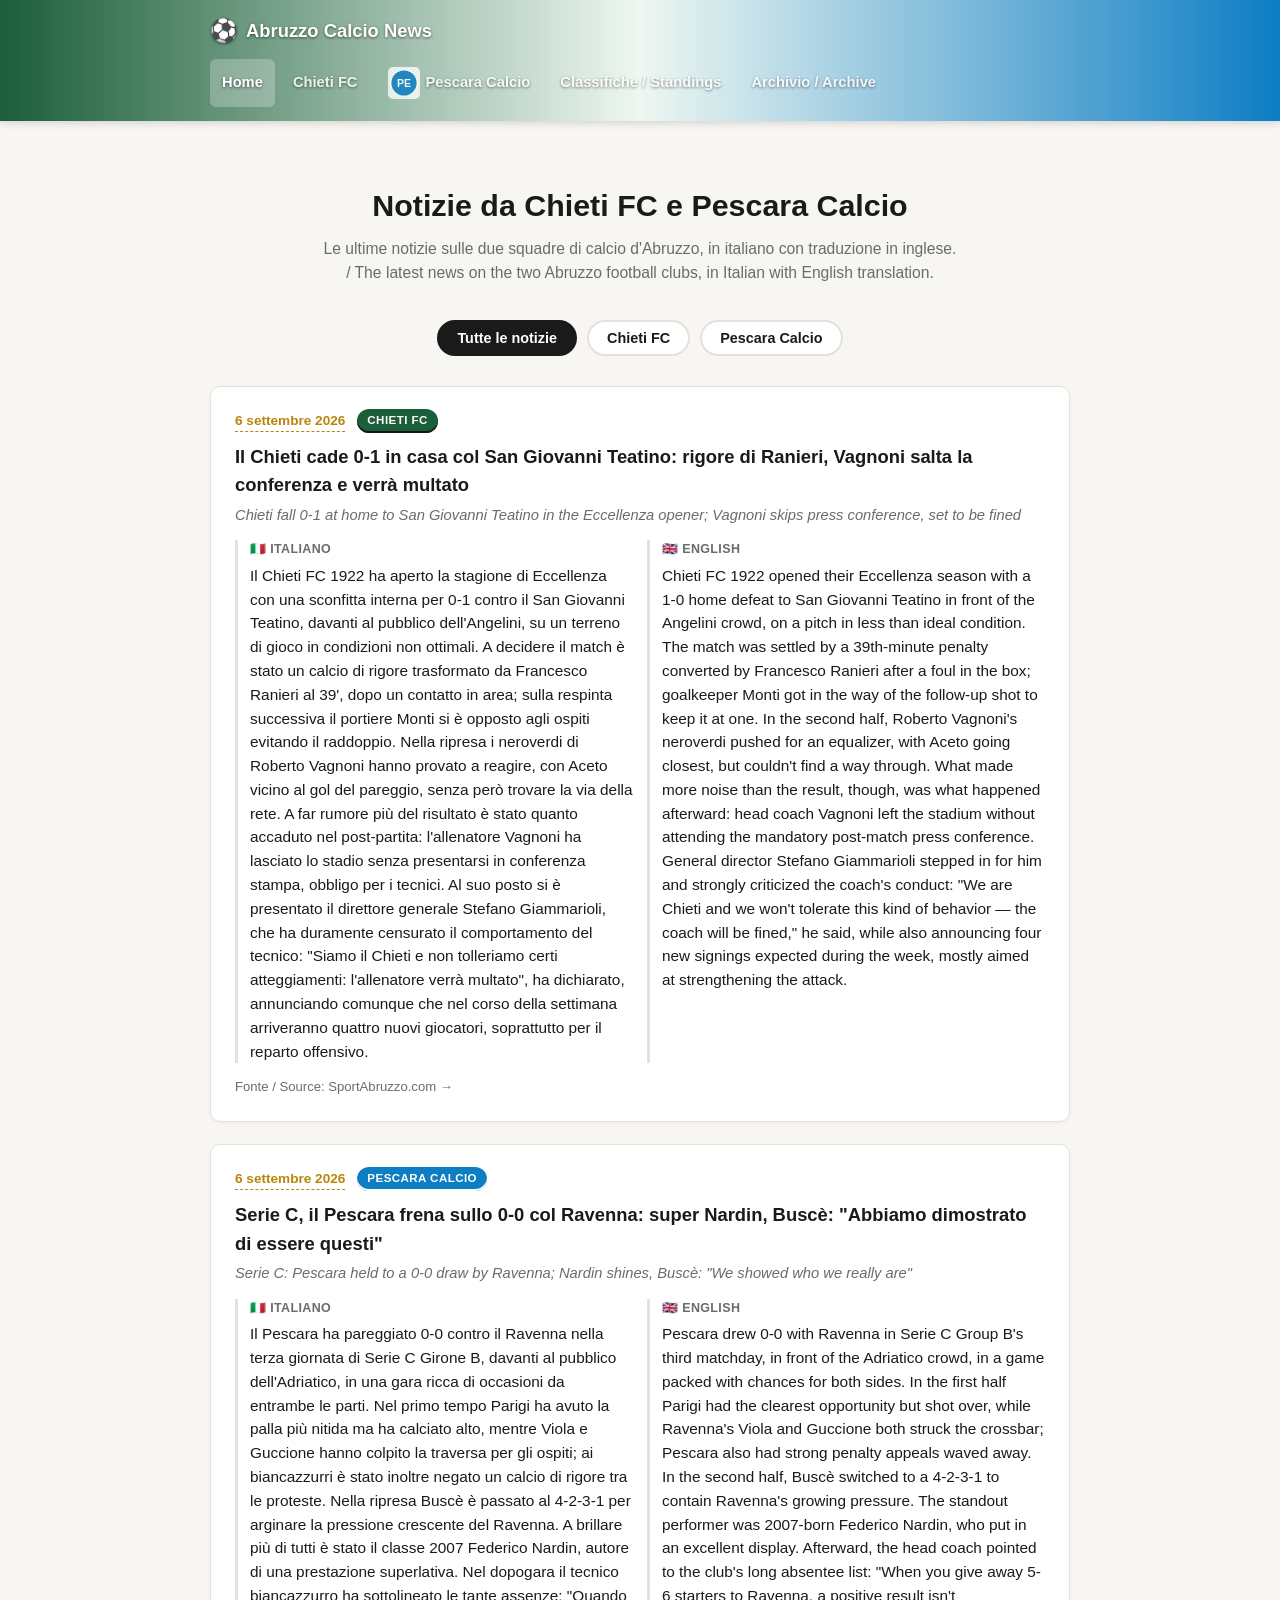
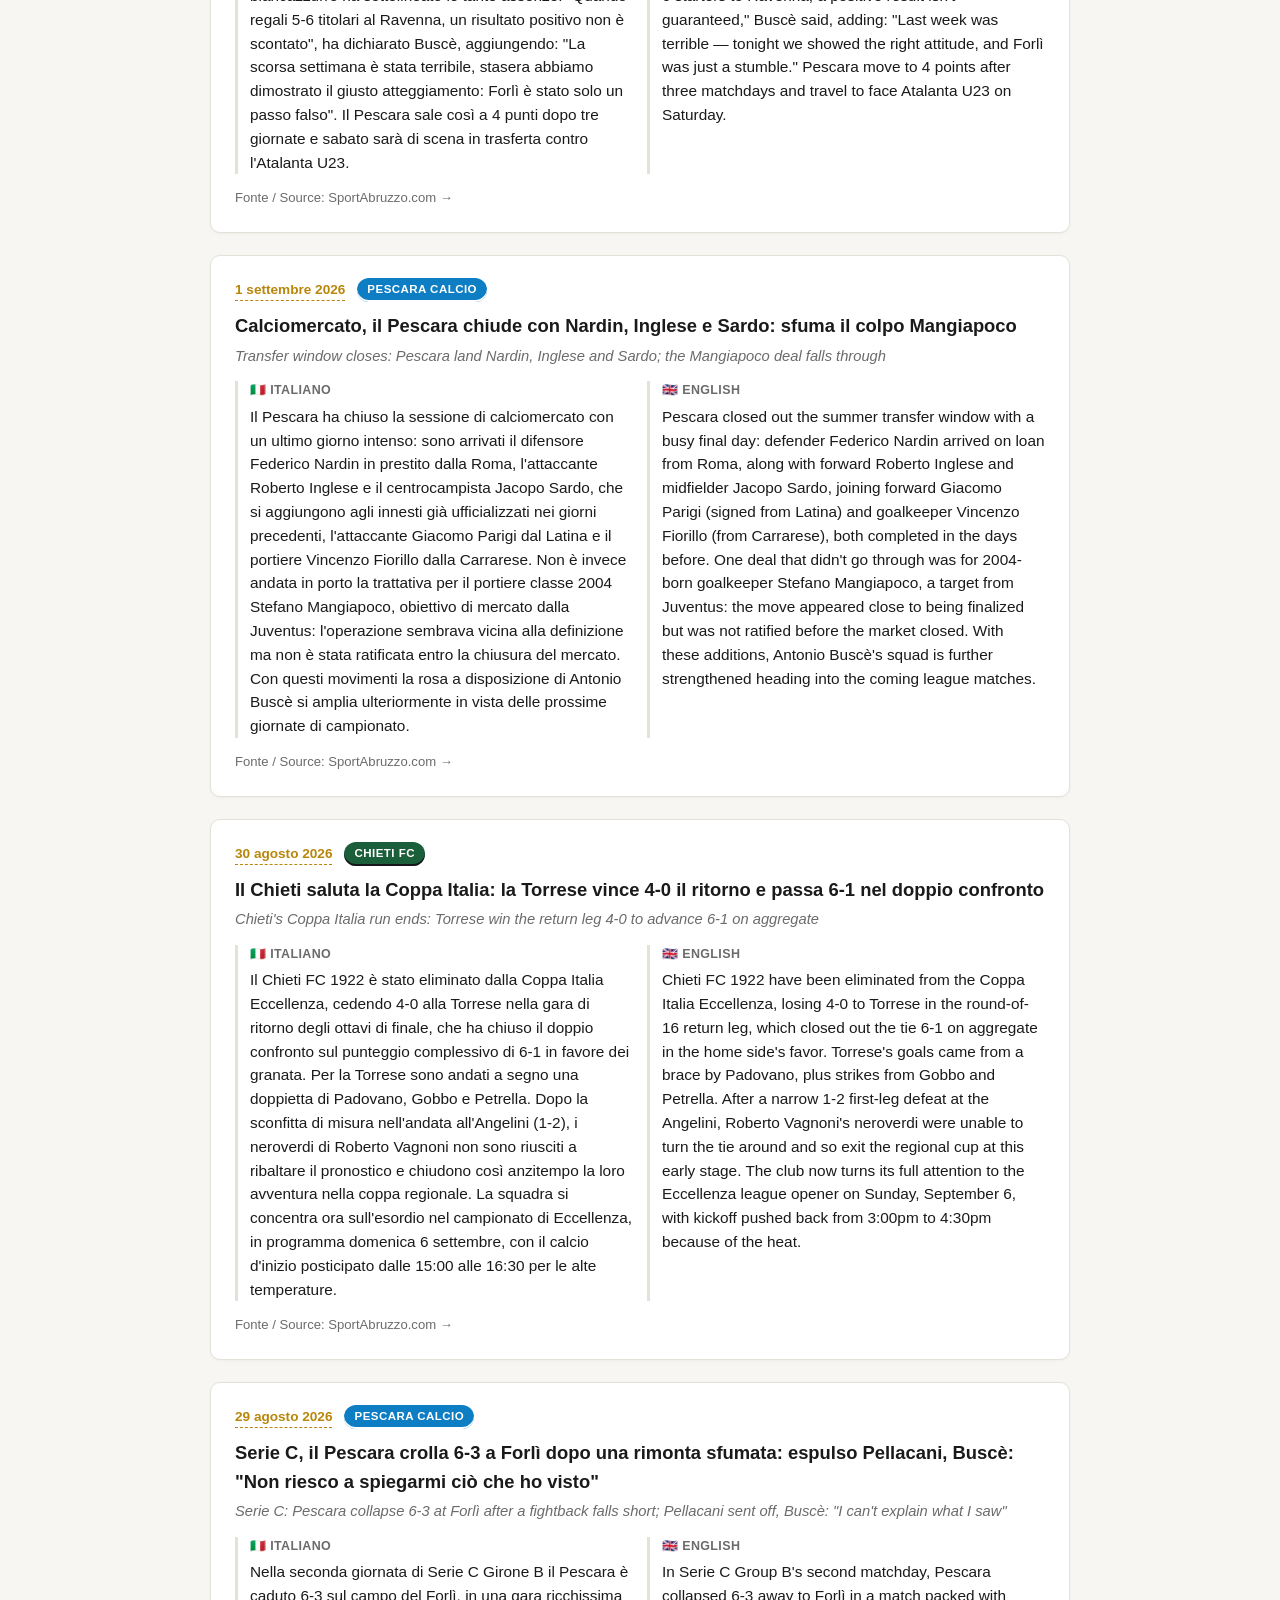
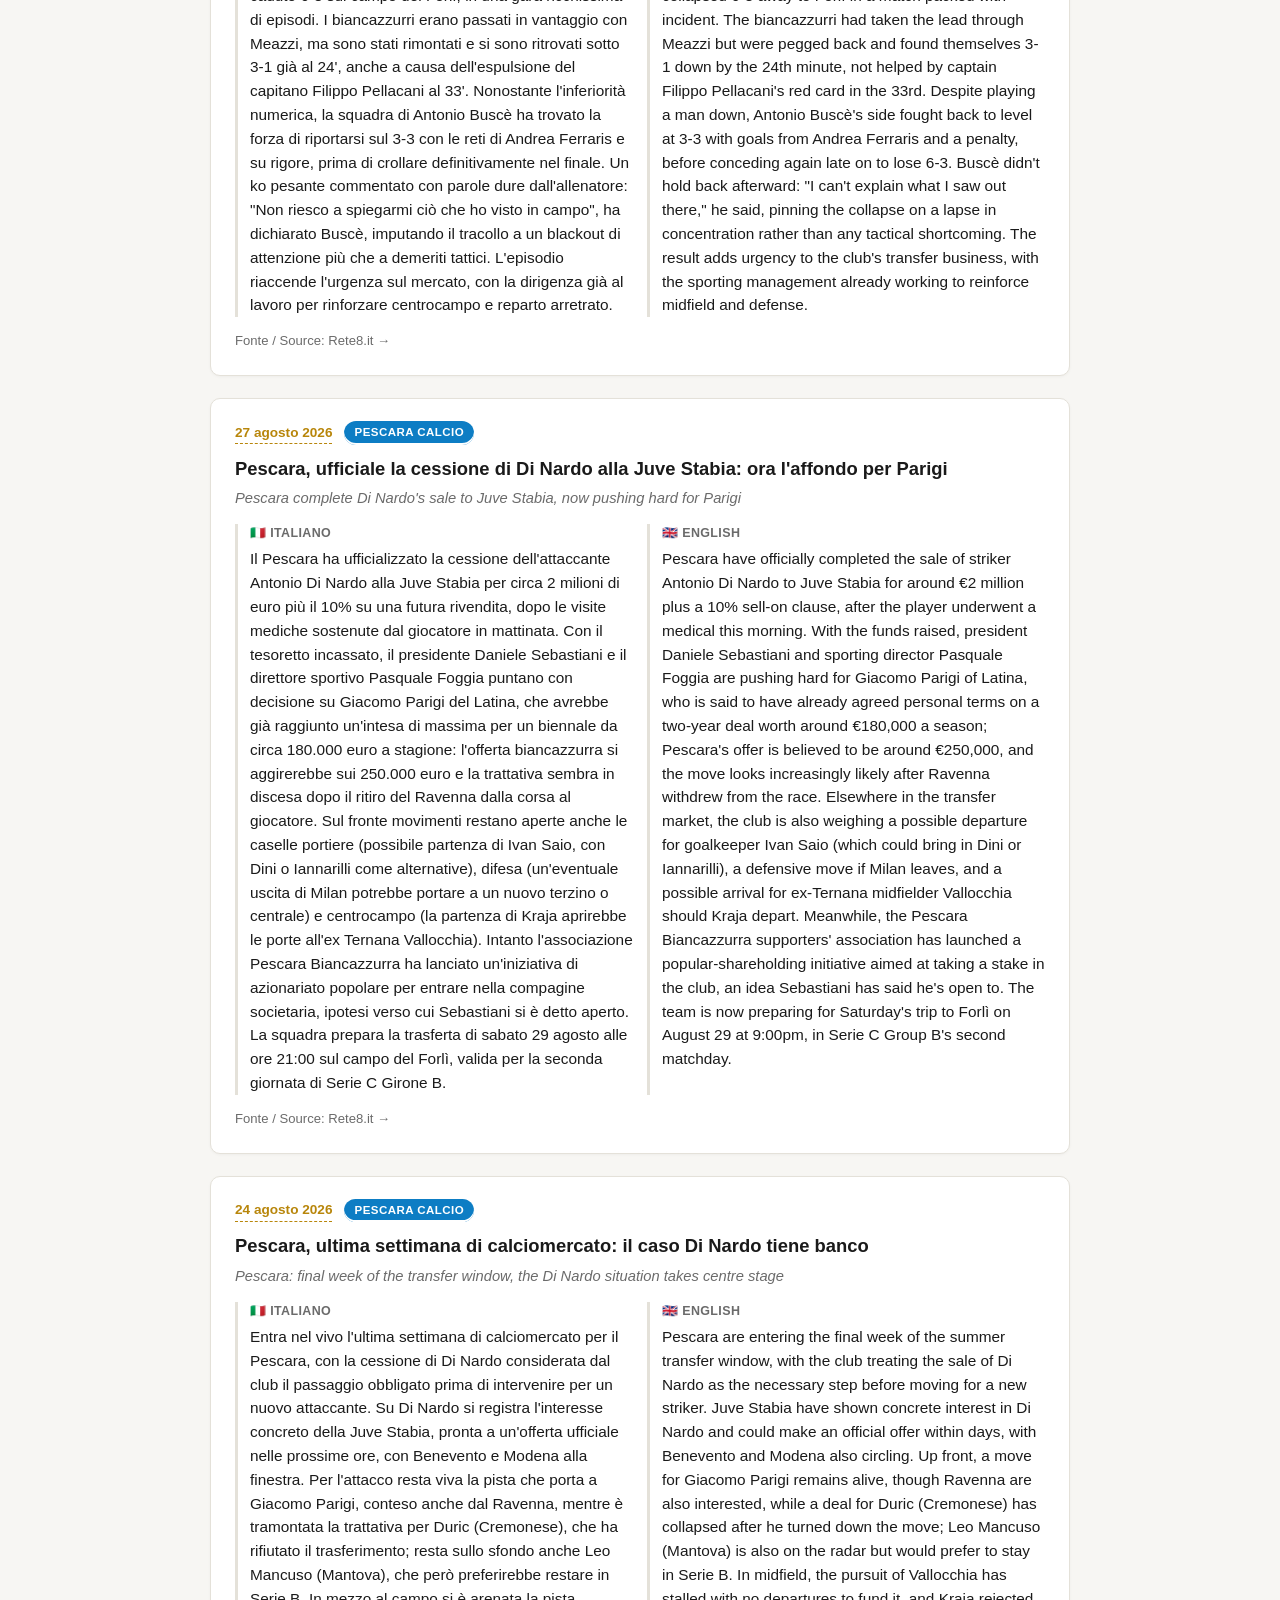
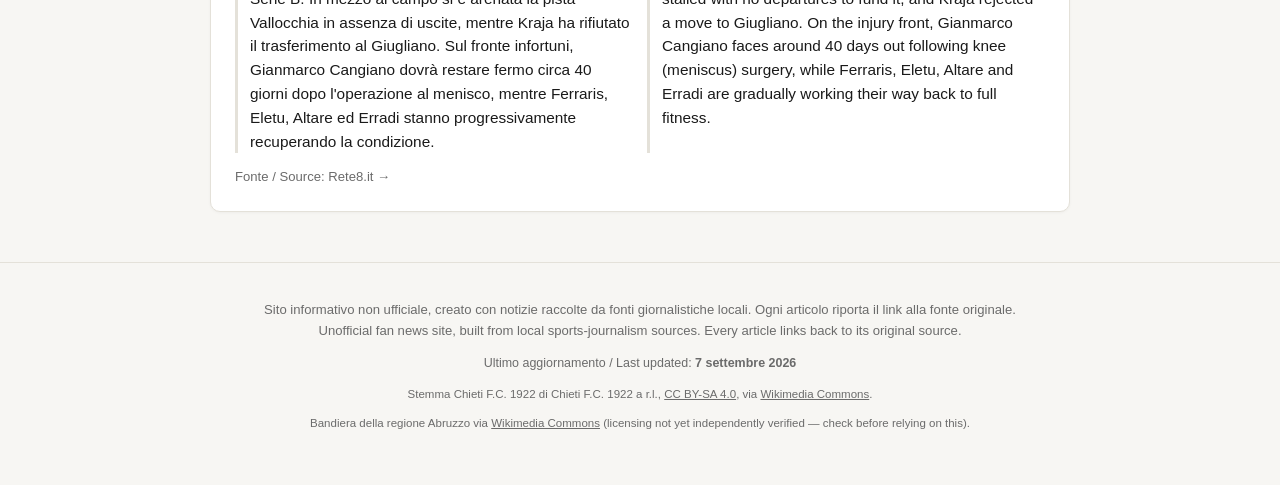
==== commit f528285e: "Add files via upload" ====
--- a/index.html
+++ b/index.html
@@ -42,6 +42,48 @@
 
   <section class="news-feed" id="news-feed">
 
+    <!-- CHIETI: esordio Eccellenza, sconfitta 0-1 col San Giovanni Teatino, Vagnoni salta la conferenza -->
+    <article class="news-card" data-team="chieti">
+      <div class="news-meta">
+        <a class="news-date" href="https://www.sportabruzzo.com/2026/09/vagnoni-fugge-dopo-il-match-giammarioli-alcuni-atteggiamenti-non-li-tolleriamo-verra-multato/" target="_blank" rel="noopener">6 settembre 2026</a>
+        <span class="team-tag team-chieti">Chieti FC</span>
+      </div>
+      <h2 class="news-title">Il Chieti cade 0-1 in casa col San Giovanni Teatino: rigore di Ranieri, Vagnoni salta la conferenza e verrà multato</h2>
+      <p class="news-title-en">Chieti fall 0-1 at home to San Giovanni Teatino in the Eccellenza opener; Vagnoni skips press conference, set to be fined</p>
+      <div class="news-lang">
+        <div class="lang-block">
+          <span class="lang-label">🇮🇹 Italiano</span>
+          <p>Il Chieti FC 1922 ha aperto la stagione di Eccellenza con una sconfitta interna per 0-1 contro il San Giovanni Teatino, davanti al pubblico dell'Angelini, su un terreno di gioco in condizioni non ottimali. A decidere il match è stato un calcio di rigore trasformato da Francesco Ranieri al 39', dopo un contatto in area; sulla respinta successiva il portiere Monti si è opposto agli ospiti evitando il raddoppio. Nella ripresa i neroverdi di Roberto Vagnoni hanno provato a reagire, con Aceto vicino al gol del pareggio, senza però trovare la via della rete. A far rumore più del risultato è stato quanto accaduto nel post-partita: l'allenatore Vagnoni ha lasciato lo stadio senza presentarsi in conferenza stampa, obbligo per i tecnici. Al suo posto si è presentato il direttore generale Stefano Giammarioli, che ha duramente censurato il comportamento del tecnico: "Siamo il Chieti e non tolleriamo certi atteggiamenti: l'allenatore verrà multato", ha dichiarato, annunciando comunque che nel corso della settimana arriveranno quattro nuovi giocatori, soprattutto per il reparto offensivo.</p>
+        </div>
+        <div class="lang-block">
+          <span class="lang-label">🇬🇧 English</span>
+          <p>Chieti FC 1922 opened their Eccellenza season with a 1-0 home defeat to San Giovanni Teatino in front of the Angelini crowd, on a pitch in less than ideal condition. The match was settled by a 39th-minute penalty converted by Francesco Ranieri after a foul in the box; goalkeeper Monti got in the way of the follow-up shot to keep it at one. In the second half, Roberto Vagnoni's neroverdi pushed for an equalizer, with Aceto going closest, but couldn't find a way through. What made more noise than the result, though, was what happened afterward: head coach Vagnoni left the stadium without attending the mandatory post-match press conference. General director Stefano Giammarioli stepped in for him and strongly criticized the coach's conduct: "We are Chieti and we won't tolerate this kind of behavior — the coach will be fined," he said, while also announcing four new signings expected during the week, mostly aimed at strengthening the attack.</p>
+        </div>
+      </div>
+      <a class="source-link" href="https://www.sportabruzzo.com/2026/09/vagnoni-fugge-dopo-il-match-giammarioli-alcuni-atteggiamenti-non-li-tolleriamo-verra-multato/" target="_blank" rel="noopener">Fonte / Source: SportAbruzzo.com →</a>
+    </article>
+
+    <!-- PESCARA: Pescara-Ravenna 0-0, terza giornata, Buscè, Nardin -->
+    <article class="news-card" data-team="pescara">
+      <div class="news-meta">
+        <a class="news-date" href="https://www.sportabruzzo.com/2026/09/pescara-busce-tante-cose-positive-abbiamo-dimostrato-di-essere-questi/" target="_blank" rel="noopener">6 settembre 2026</a>
+        <span class="team-tag team-pescara">Pescara Calcio</span>
+      </div>
+      <h2 class="news-title">Serie C, il Pescara frena sullo 0-0 col Ravenna: super Nardin, Buscè: "Abbiamo dimostrato di essere questi"</h2>
+      <p class="news-title-en">Serie C: Pescara held to a 0-0 draw by Ravenna; Nardin shines, Buscè: "We showed who we really are"</p>
+      <div class="news-lang">
+        <div class="lang-block">
+          <span class="lang-label">🇮🇹 Italiano</span>
+          <p>Il Pescara ha pareggiato 0-0 contro il Ravenna nella terza giornata di Serie C Girone B, davanti al pubblico dell'Adriatico, in una gara ricca di occasioni da entrambe le parti. Nel primo tempo Parigi ha avuto la palla più nitida ma ha calciato alto, mentre Viola e Guccione hanno colpito la traversa per gli ospiti; ai biancazzurri è stato inoltre negato un calcio di rigore tra le proteste. Nella ripresa Buscè è passato al 4-2-3-1 per arginare la pressione crescente del Ravenna. A brillare più di tutti è stato il classe 2007 Federico Nardin, autore di una prestazione superlativa. Nel dopogara il tecnico biancazzurro ha sottolineato le tante assenze: "Quando regali 5-6 titolari al Ravenna, un risultato positivo non è scontato", ha dichiarato Buscè, aggiungendo: "La scorsa settimana è stata terribile, stasera abbiamo dimostrato il giusto atteggiamento: Forlì è stato solo un passo falso". Il Pescara sale così a 4 punti dopo tre giornate e sabato sarà di scena in trasferta contro l'Atalanta U23.</p>
+        </div>
+        <div class="lang-block">
+          <span class="lang-label">🇬🇧 English</span>
+          <p>Pescara drew 0-0 with Ravenna in Serie C Group B's third matchday, in front of the Adriatico crowd, in a game packed with chances for both sides. In the first half Parigi had the clearest opportunity but shot over, while Ravenna's Viola and Guccione both struck the crossbar; Pescara also had strong penalty appeals waved away. In the second half, Buscè switched to a 4-2-3-1 to contain Ravenna's growing pressure. The standout performer was 2007-born Federico Nardin, who put in an excellent display. Afterward, the head coach pointed to the club's long absentee list: "When you give away 5-6 starters to Ravenna, a positive result isn't guaranteed," Buscè said, adding: "Last week was terrible — tonight we showed the right attitude, and Forlì was just a stumble." Pescara move to 4 points after three matchdays and travel to face Atalanta U23 on Saturday.</p>
+        </div>
+      </div>
+      <a class="source-link" href="https://www.sportabruzzo.com/2026/09/pescara-busce-tante-cose-positive-abbiamo-dimostrato-di-essere-questi/" target="_blank" rel="noopener">Fonte / Source: SportAbruzzo.com →</a>
+    </article>
+
     <!-- PESCARA: calciomercato, ultimo giorno, Nardin Inglese Sardo, sfuma Mangiapoco -->
     <article class="news-card" data-team="pescara">
       <div class="news-meta">
@@ -145,69 +187,6 @@
         </div>
       </div>
       <a class="source-link" href="https://www.rete8.it/pescara-calcio/pescara-ultima-settimana-di-calciomercato-e-del-caso-di-nardo/" target="_blank" rel="noopener">Fonte / Source: Rete8.it →</a>
-    </article>
-
-    <!-- CHIETI: Coppa Italia andata, sconfitta 1-2 col Torrese -->
-    <article class="news-card" data-team="chieti">
-      <div class="news-meta">
-        <a class="news-date" href="https://www.sportabruzzo.com/2026/08/coppa-italia-eccellenza-ecco-tutti-i-risultati-e-marcatori-dopo-landata-del-primo-turno/" target="_blank" rel="noopener">23 agosto 2026</a>
-        <span class="team-tag team-chieti">Chieti FC</span>
-      </div>
-      <h2 class="news-title">Il Chieti si arrende 1-2 al Torrese nell'andata del primo turno di Coppa Italia</h2>
-      <p class="news-title-en">Chieti fall 1-2 to Torrese in the first leg of the Coppa Italia's opening round</p>
-      <div class="news-lang">
-        <div class="lang-block">
-          <span class="lang-label">🇮🇹 Italiano</span>
-          <p>Il Chieti FC 1922 ha aperto la sua stagione con una sconfitta casalinga nell'andata del primo turno di Coppa Italia Eccellenza, cedendo 1-2 al Torrese davanti al pubblico dell'Angelini. Per i neroverdi di Roberto Vagnoni è andato a segno Di Giulio, ma la doppietta di Padovano e Sanseverino ha deciso l'incontro in favore degli ospiti. Alla vigilia della gara la società aveva ufficializzato gli arrivi di otto nuovi giocatori, tra cui i portieri Lorenzo Tuccinardi e Francesco Boccacci e i difensori Francesco Santuccione e Sergio Sartini, inseriti nella rosa a disposizione per l'esordio stagionale. Trattandosi della gara di andata di un doppio confronto, il Chieti avrà l'occasione di ribaltare il risultato nel ritorno.</p>
-        </div>
-        <div class="lang-block">
-          <span class="lang-label">🇬🇧 English</span>
-          <p>Chieti FC 1922 opened their season with a home defeat in the first leg of the Coppa Italia Eccellenza's opening round, losing 1-2 to Torrese in front of the Angelini crowd. Di Giulio scored for Roberto Vagnoni's neroverdi, but a brace from Padovano and Sanseverino settled the match in the visitors' favor. Ahead of the game, the club had officially announced the arrival of eight new players, including goalkeepers Lorenzo Tuccinardi and Francesco Boccacci and defenders Francesco Santuccione and Sergio Sartini, all included in the squad for the season opener. As this was the first leg of a two-legged tie, Chieti will have a chance to turn the result around in the return fixture.</p>
-        </div>
-      </div>
-      <a class="source-link" href="https://www.sportabruzzo.com/2026/08/coppa-italia-eccellenza-ecco-tutti-i-risultati-e-marcatori-dopo-landata-del-primo-turno/" target="_blank" rel="noopener">Fonte / Source: SportAbruzzo.com →</a>
-    </article>
-
-    <!-- PESCARA: esordio in campionato, 2-0 alla Vis Pesaro -->
-    <article class="news-card" data-team="pescara">
-      <div class="news-meta">
-        <a class="news-date" href="https://www.rete8.it/pescara-calcio/il-pescara-riparte-forte-e-ladriatico-esulta-2-0-alla-vis-pesaro-con-dausilio-subito-decisivo/" target="_blank" rel="noopener">22 agosto 2026</a>
-        <span class="team-tag team-pescara">Pescara Calcio</span>
-      </div>
-      <h2 class="news-title">Il Pescara riparte forte: 2-0 alla Vis Pesaro nell'esordio in campionato, decisivi Merola e D'Ausilio</h2>
-      <p class="news-title-en">Pescara start strong: 2-0 over Vis Pesaro in the season opener, Merola and D'Ausilio on target</p>
-      <div class="news-lang">
-        <div class="lang-block">
-          <span class="lang-label">🇮🇹 Italiano</span>
-          <p>Il Pescara ha vinto 2-0 contro la Vis Pesaro nella prima giornata di Serie C Girone B, davanti al pubblico dello stadio Adriatico. Le reti sono arrivate nel primo tempo con Merola al 28' e nella ripresa con D'Ausilio, subito decisivo al suo esordio, al 54'. Il neo arrivato D'Ausilio ha commentato: "Qui ho ritrovato la serenità". Il direttore sportivo Pasquale Foggia ha sottolineato la prestazione della squadra: "Partire bene fa tanto e la squadra ha dimostrato personalità e voglia di fare. Onestamente non ci aspettavamo una curva piena di tifosi e quindi grazie ai presenti". Anche il tecnico avversario Di Paola ha riconosciuto la qualità biancazzurra: "Pescara forte, lo sapevamo".</p>
-        </div>
-        <div class="lang-block">
-          <span class="lang-label">🇬🇧 English</span>
-          <p>Pescara beat Vis Pesaro 2-0 on matchday one of Serie C Group B, in front of the Adriatico crowd. The goals came in the first half through Merola (28') and in the second half from D'Ausilio, immediately decisive on his debut, in the 54th minute. New signing D'Ausilio said afterward: "I've found my peace of mind here." Sporting director Pasquale Foggia praised the team's performance: "Starting well means a lot, and the team showed personality and a real will to play. Honestly we didn't expect a stand full of fans, so thanks to everyone who came." Opposing coach Di Paola also acknowledged Pescara's quality: "We knew Pescara were strong."</p>
-        </div>
-      </div>
-      <a class="source-link" href="https://www.rete8.it/pescara-calcio/il-pescara-riparte-forte-e-ladriatico-esulta-2-0-alla-vis-pesaro-con-dausilio-subito-decisivo/" target="_blank" rel="noopener">Fonte / Source: Rete8.it →</a>
-    </article>
-
-    <!-- PESCARA: D'Ausilio signing + match moved to Saturday + injury report -->
-    <article class="news-card" data-team="pescara">
-      <div class="news-meta">
-        <a class="news-date" href="https://www.rete8.it/pescara-calcio/pescara-dausilio-gia-pronto-per-la-vis-pesaro-ce-anche-ferraris/" target="_blank" rel="noopener">20 agosto 2026</a>
-        <span class="team-tag team-pescara">Pescara Calcio</span>
-      </div>
-      <h2 class="news-title">Il Pescara chiude per D'Ausilio, recuperato Ferraris: esordio anticipato a sabato contro la Vis Pesaro</h2>
-      <p class="news-title-en">Pescara sign D'Ausilio, Ferraris available again: season opener against Vis Pesaro moved up to Saturday</p>
-      <div class="news-lang">
-        <div class="lang-block">
-          <span class="lang-label">🇮🇹 Italiano</span>
-          <p>Il Pescara ha chiuso in prestito dall'Avellino l'arrivo dell'esterno Michele D'Ausilio, classe 1999, dopo i tentativi sfumati per Cicerelli (bloccato dal Catania) e D'Auria (rinnovo con il Potenza). D'Ausilio, vincitore della Serie C con l'Avellino due stagioni fa e reduce da un'annata al Catania, ha anche un'esperienza recente in Grecia con l'Iraklis di Walter Mazzarri: agirà da esterno sinistro, permettendo a mister Buscè di virare su un 4-3-2-1. Buone notizie anche in difesa/attacco: Andrea Ferraris è stato recuperato dopo la botta rimediata in Coppa Italia ed è arruolabile, mentre restano in dubbio Eletu e Altare, in attesa degli ultimi allenamenti. Bilad Erradi è invece fermo per un affaticamento ai flessori e Cangiano si opererà al ginocchio venerdì. L'esordio in campionato contro la Vis Pesaro, inizialmente fissato per domenica 23 agosto, è stato anticipato a sabato 22 agosto alle ore 21:00 allo stadio Adriatico.</p>
-        </div>
-        <div class="lang-block">
-          <span class="lang-label">🇬🇧 English</span>
-          <p>Pescara have completed the signing of winger Michele D'Ausilio, born in 1999, on loan from Avellino, after failed pursuits of Cicerelli (blocked by Catania) and D'Auria (who renewed with Potenza). D'Ausilio, a Serie C winner with Avellino two seasons ago and coming off a season at Catania, also spent time in Greece with Walter Mazzarri's Iraklis; he'll play as a left winger, allowing head coach Buscè to switch to a 4-3-2-1 formation. There's good news elsewhere too: Andrea Ferraris has recovered from the bruising he picked up in the Coppa Italia and is available for selection, while Eletu and Altare remain doubtful pending final training sessions. Bilad Erradi is sidelined with a hamstring strain, and Cangiano is set for knee surgery on Friday. The league opener against Vis Pesaro, originally set for Sunday, August 23, has been moved up to Saturday, August 22 at 9:00pm at the Adriatico stadium.</p>
-        </div>
-      </div>
-      <a class="source-link" href="https://www.rete8.it/pescara-calcio/pescara-dausilio-gia-pronto-per-la-vis-pesaro-ce-anche-ferraris/" target="_blank" rel="noopener">Fonte / Source: Rete8.it →</a>
     </article>
 
   </section>
@@ -217,7 +196,7 @@
   <div class="container">
     <p>Sito informativo non ufficiale, creato con notizie raccolte da fonti giornalistiche locali. Ogni articolo riporta il link alla fonte originale.<br>
     Unofficial fan news site, built from local sports-journalism sources. Every article links back to its original source.</p>
-    <p class="footer-updated">Ultimo aggiornamento / Last updated: <strong>3 settembre 2026</strong></p>
+    <p class="footer-updated">Ultimo aggiornamento / Last updated: <strong>7 settembre 2026</strong></p>
     <p class="footer-credit">Stemma Chieti F.C. 1922 di Chieti F.C. 1922 a r.l., <a href="https://creativecommons.org/licenses/by-sa/4.0/" target="_blank" rel="noopener">CC BY-SA 4.0</a>, via <a href="https://commons.wikimedia.org/wiki/File:Chietifc1922.png" target="_blank" rel="noopener">Wikimedia Commons</a>.</p>
     <p class="footer-credit">Bandiera della regione Abruzzo via <a href="https://commons.wikimedia.org/wiki/File:Flag_of_Abruzzo.svg" target="_blank" rel="noopener">Wikimedia Commons</a> (licensing not yet independently verified — check before relying on this).</p>
   </div>
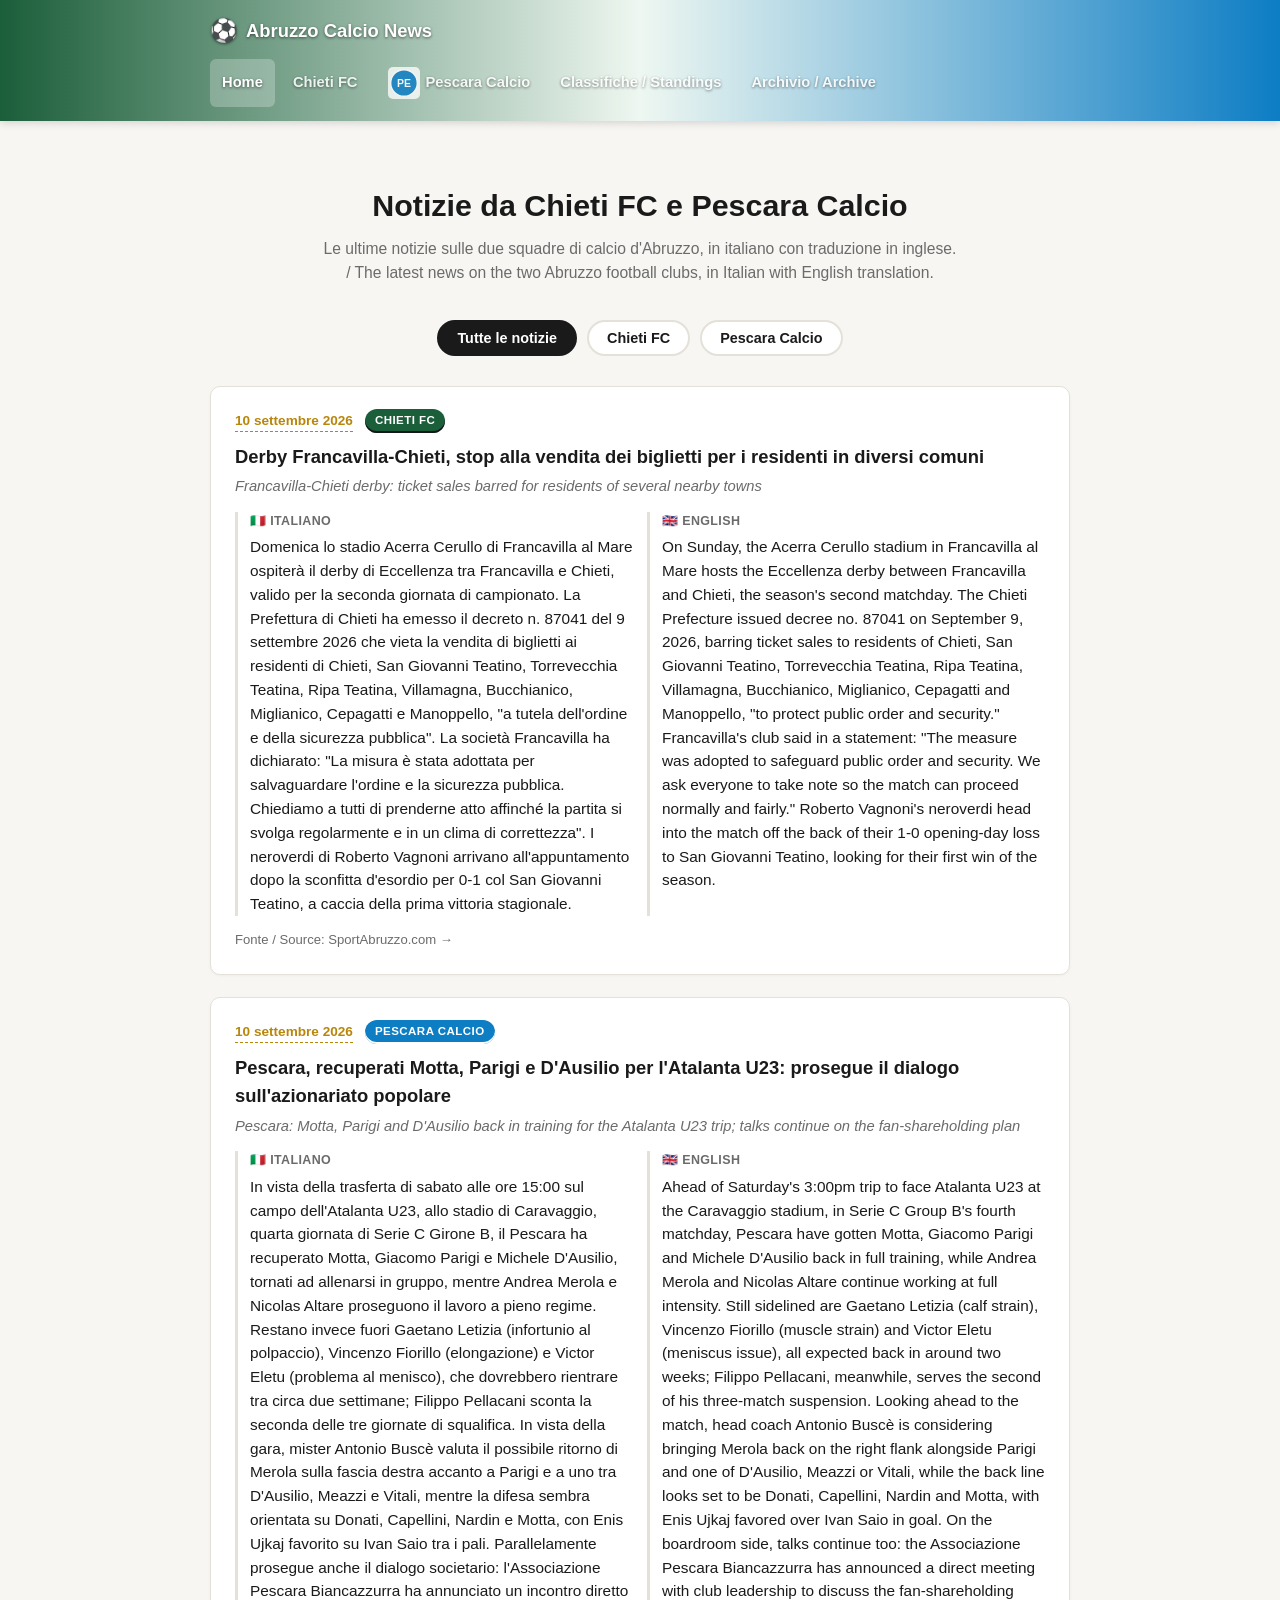
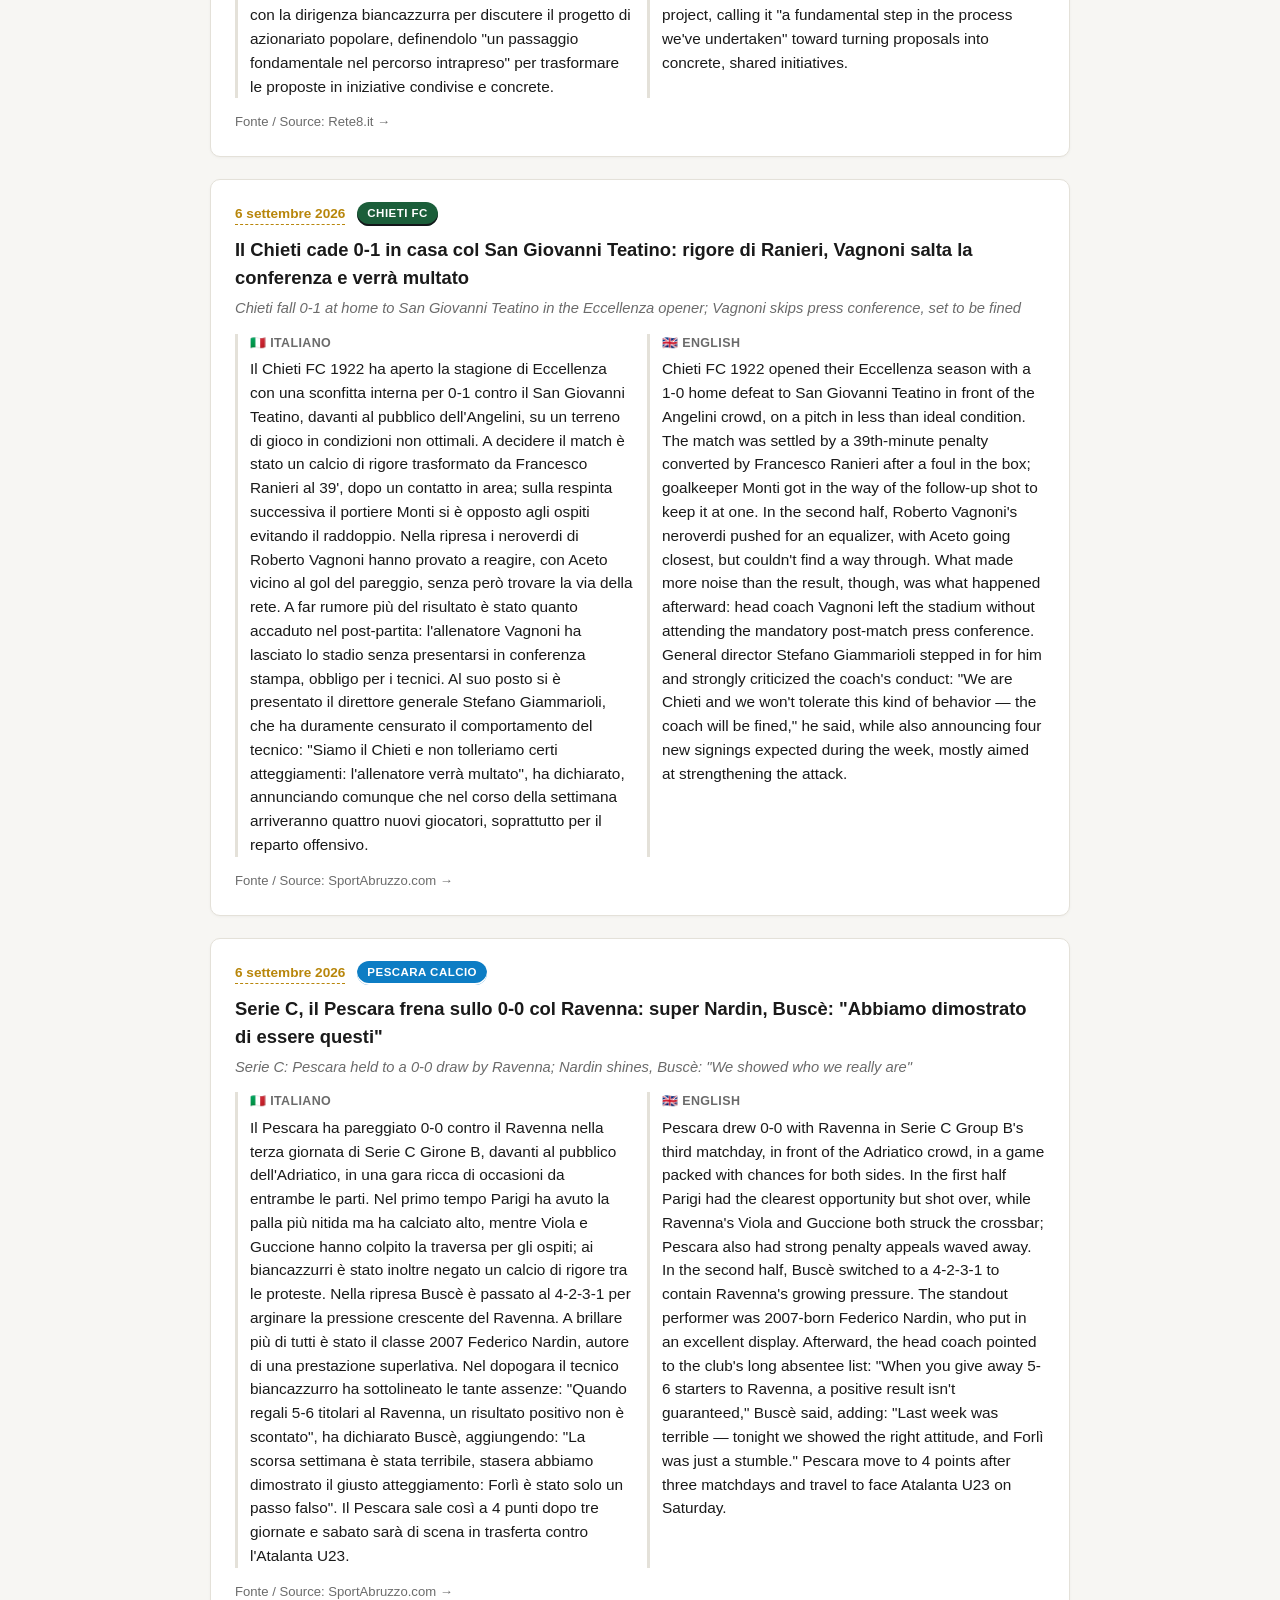
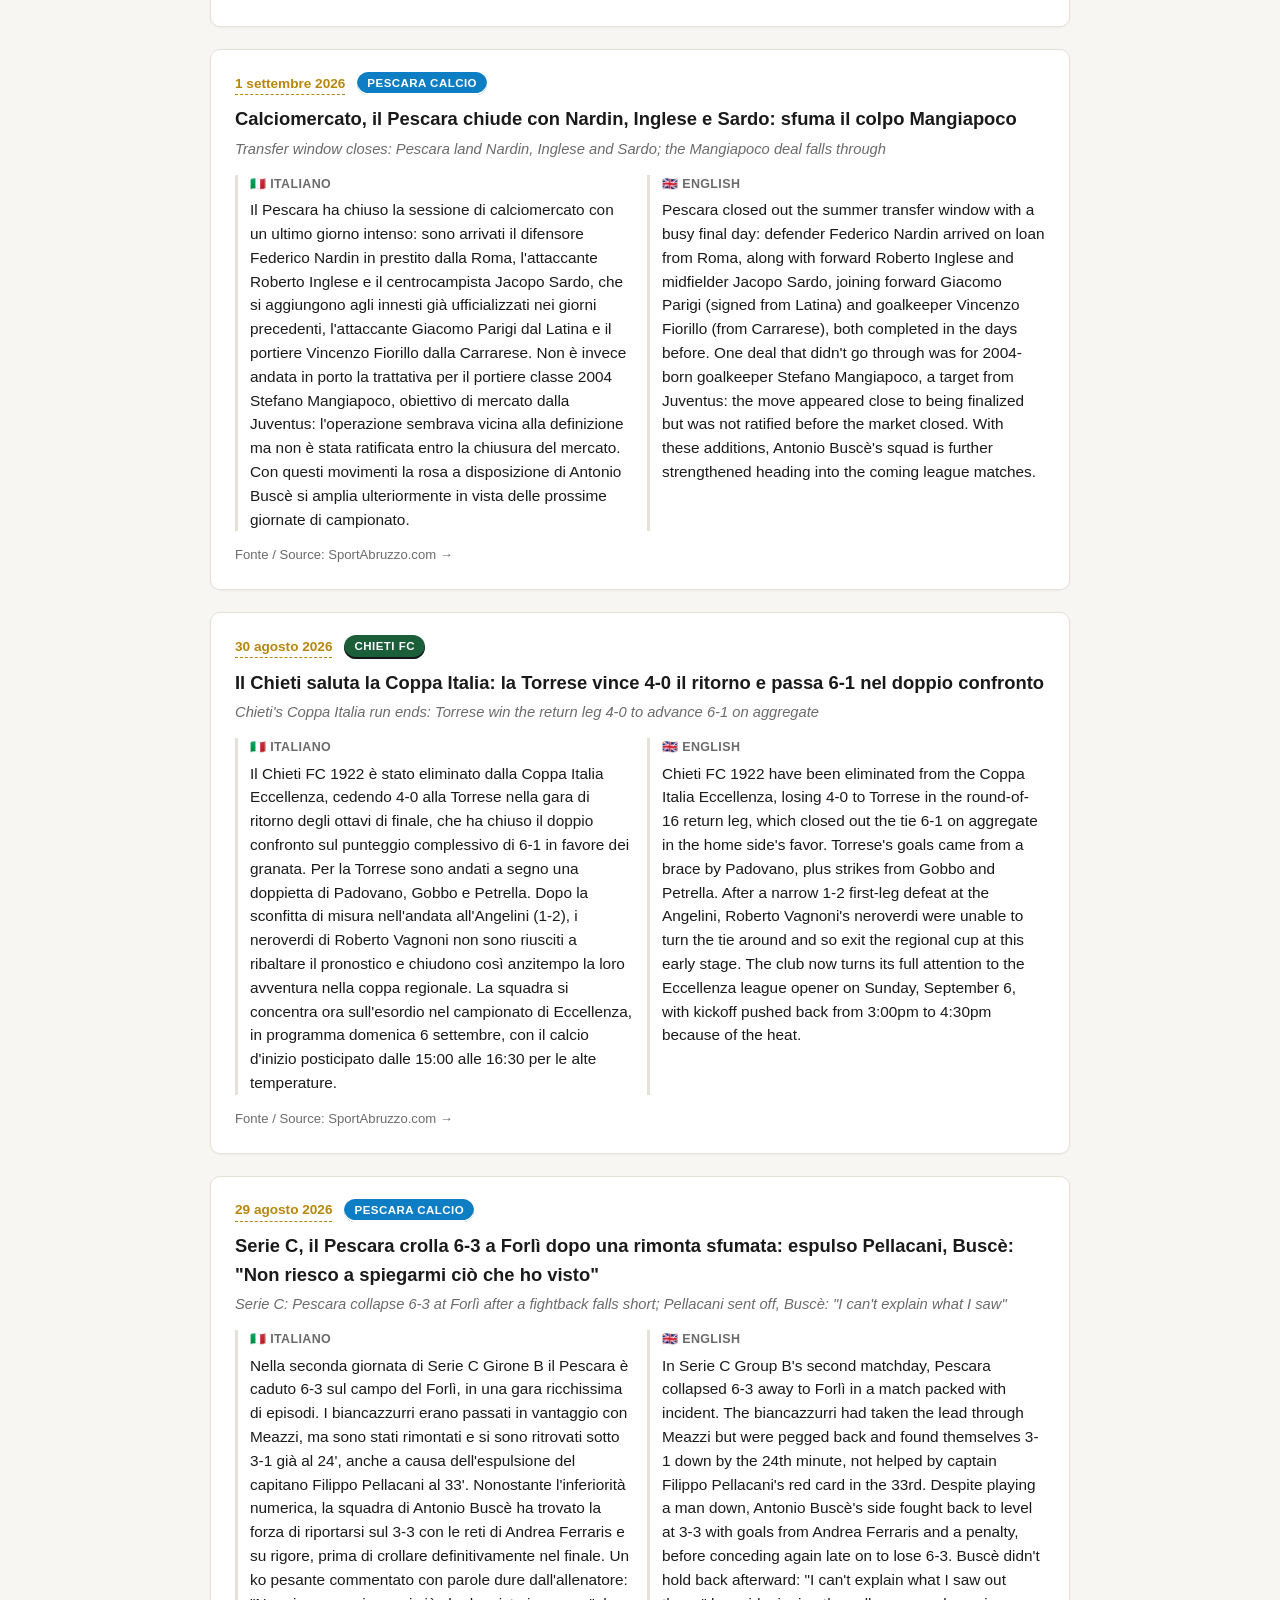
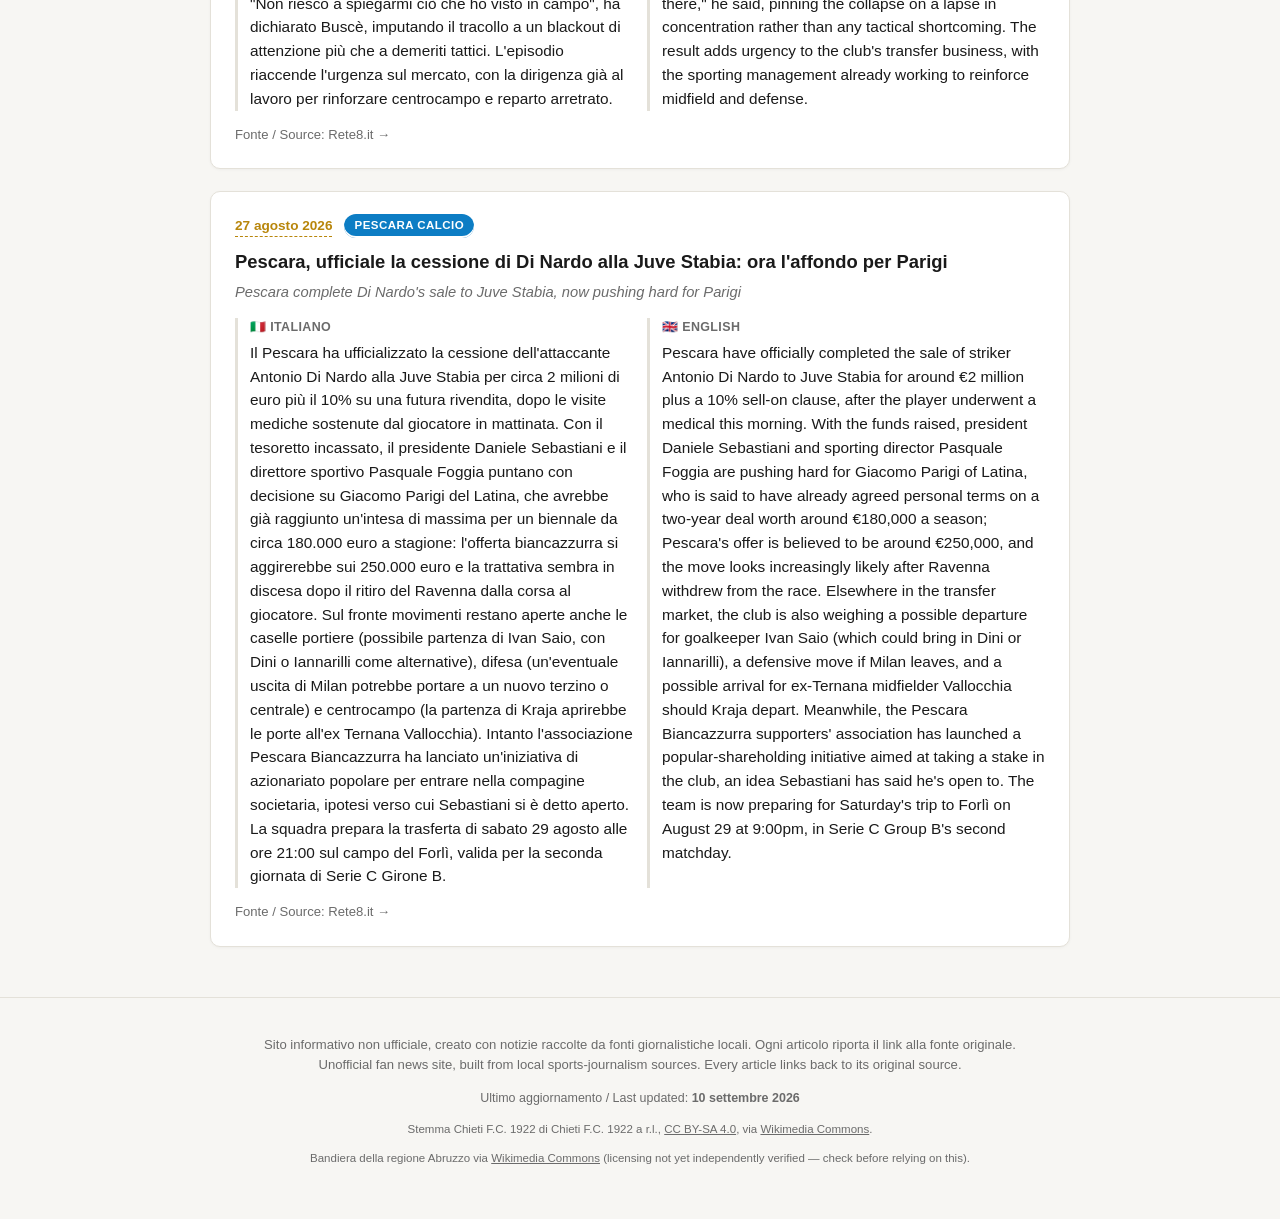
==== commit b4178c66: "Add files via upload" ====
--- a/index.html
+++ b/index.html
@@ -42,6 +42,48 @@
 
   <section class="news-feed" id="news-feed">
 
+    <!-- CHIETI: derby Francavilla, stop vendita biglietti residenti -->
+    <article class="news-card" data-team="chieti">
+      <div class="news-meta">
+        <a class="news-date" href="https://www.sportabruzzo.com/2026/09/francavilla-chieti-derby-con-limitazione-stop-vendita-tagliandi-in-diversi-comuni-ecco-quali/" target="_blank" rel="noopener">10 settembre 2026</a>
+        <span class="team-tag team-chieti">Chieti FC</span>
+      </div>
+      <h2 class="news-title">Derby Francavilla-Chieti, stop alla vendita dei biglietti per i residenti in diversi comuni</h2>
+      <p class="news-title-en">Francavilla-Chieti derby: ticket sales barred for residents of several nearby towns</p>
+      <div class="news-lang">
+        <div class="lang-block">
+          <span class="lang-label">🇮🇹 Italiano</span>
+          <p>Domenica lo stadio Acerra Cerullo di Francavilla al Mare ospiterà il derby di Eccellenza tra Francavilla e Chieti, valido per la seconda giornata di campionato. La Prefettura di Chieti ha emesso il decreto n. 87041 del 9 settembre 2026 che vieta la vendita di biglietti ai residenti di Chieti, San Giovanni Teatino, Torrevecchia Teatina, Ripa Teatina, Villamagna, Bucchianico, Miglianico, Cepagatti e Manoppello, "a tutela dell'ordine e della sicurezza pubblica". La società Francavilla ha dichiarato: "La misura è stata adottata per salvaguardare l'ordine e la sicurezza pubblica. Chiediamo a tutti di prenderne atto affinché la partita si svolga regolarmente e in un clima di correttezza". I neroverdi di Roberto Vagnoni arrivano all'appuntamento dopo la sconfitta d'esordio per 0-1 col San Giovanni Teatino, a caccia della prima vittoria stagionale.</p>
+        </div>
+        <div class="lang-block">
+          <span class="lang-label">🇬🇧 English</span>
+          <p>On Sunday, the Acerra Cerullo stadium in Francavilla al Mare hosts the Eccellenza derby between Francavilla and Chieti, the season's second matchday. The Chieti Prefecture issued decree no. 87041 on September 9, 2026, barring ticket sales to residents of Chieti, San Giovanni Teatino, Torrevecchia Teatina, Ripa Teatina, Villamagna, Bucchianico, Miglianico, Cepagatti and Manoppello, "to protect public order and security." Francavilla's club said in a statement: "The measure was adopted to safeguard public order and security. We ask everyone to take note so the match can proceed normally and fairly." Roberto Vagnoni's neroverdi head into the match off the back of their 1-0 opening-day loss to San Giovanni Teatino, looking for their first win of the season.</p>
+        </div>
+      </div>
+      <a class="source-link" href="https://www.sportabruzzo.com/2026/09/francavilla-chieti-derby-con-limitazione-stop-vendita-tagliandi-in-diversi-comuni-ecco-quali/" target="_blank" rel="noopener">Fonte / Source: SportAbruzzo.com →</a>
+    </article>
+
+    <!-- PESCARA: recuperi Motta Parigi D'Ausilio per Atalanta U23, azionariato popolare -->
+    <article class="news-card" data-team="pescara">
+      <div class="news-meta">
+        <a class="news-date" href="https://www.rete8.it/pescara-calcio/il-pescara-recupera-i-pezzi-per-la-trasferta-con-latalanta-u23-sviluppi-sullazionariato-popolare/" target="_blank" rel="noopener">10 settembre 2026</a>
+        <span class="team-tag team-pescara">Pescara Calcio</span>
+      </div>
+      <h2 class="news-title">Pescara, recuperati Motta, Parigi e D'Ausilio per l'Atalanta U23: prosegue il dialogo sull'azionariato popolare</h2>
+      <p class="news-title-en">Pescara: Motta, Parigi and D'Ausilio back in training for the Atalanta U23 trip; talks continue on the fan-shareholding plan</p>
+      <div class="news-lang">
+        <div class="lang-block">
+          <span class="lang-label">🇮🇹 Italiano</span>
+          <p>In vista della trasferta di sabato alle ore 15:00 sul campo dell'Atalanta U23, allo stadio di Caravaggio, quarta giornata di Serie C Girone B, il Pescara ha recuperato Motta, Giacomo Parigi e Michele D'Ausilio, tornati ad allenarsi in gruppo, mentre Andrea Merola e Nicolas Altare proseguono il lavoro a pieno regime. Restano invece fuori Gaetano Letizia (infortunio al polpaccio), Vincenzo Fiorillo (elongazione) e Victor Eletu (problema al menisco), che dovrebbero rientrare tra circa due settimane; Filippo Pellacani sconta la seconda delle tre giornate di squalifica. In vista della gara, mister Antonio Buscè valuta il possibile ritorno di Merola sulla fascia destra accanto a Parigi e a uno tra D'Ausilio, Meazzi e Vitali, mentre la difesa sembra orientata su Donati, Capellini, Nardin e Motta, con Enis Ujkaj favorito su Ivan Saio tra i pali. Parallelamente prosegue anche il dialogo societario: l'Associazione Pescara Biancazzurra ha annunciato un incontro diretto con la dirigenza biancazzurra per discutere il progetto di azionariato popolare, definendolo "un passaggio fondamentale nel percorso intrapreso" per trasformare le proposte in iniziative condivise e concrete.</p>
+        </div>
+        <div class="lang-block">
+          <span class="lang-label">🇬🇧 English</span>
+          <p>Ahead of Saturday's 3:00pm trip to face Atalanta U23 at the Caravaggio stadium, in Serie C Group B's fourth matchday, Pescara have gotten Motta, Giacomo Parigi and Michele D'Ausilio back in full training, while Andrea Merola and Nicolas Altare continue working at full intensity. Still sidelined are Gaetano Letizia (calf strain), Vincenzo Fiorillo (muscle strain) and Victor Eletu (meniscus issue), all expected back in around two weeks; Filippo Pellacani, meanwhile, serves the second of his three-match suspension. Looking ahead to the match, head coach Antonio Buscè is considering bringing Merola back on the right flank alongside Parigi and one of D'Ausilio, Meazzi or Vitali, while the back line looks set to be Donati, Capellini, Nardin and Motta, with Enis Ujkaj favored over Ivan Saio in goal. On the boardroom side, talks continue too: the Associazione Pescara Biancazzurra has announced a direct meeting with club leadership to discuss the fan-shareholding project, calling it "a fundamental step in the process we've undertaken" toward turning proposals into concrete, shared initiatives.</p>
+        </div>
+      </div>
+      <a class="source-link" href="https://www.rete8.it/pescara-calcio/il-pescara-recupera-i-pezzi-per-la-trasferta-con-latalanta-u23-sviluppi-sullazionariato-popolare/" target="_blank" rel="noopener">Fonte / Source: Rete8.it →</a>
+    </article>
+
     <!-- CHIETI: esordio Eccellenza, sconfitta 0-1 col San Giovanni Teatino, Vagnoni salta la conferenza -->
     <article class="news-card" data-team="chieti">
       <div class="news-meta">
@@ -166,27 +208,6 @@
         </div>
       </div>
       <a class="source-link" href="https://www.rete8.it/pescara-calcio/pescara-calcio-ceduto-di-nardo-e-il-giorno-dellaffondo-per-parigi/" target="_blank" rel="noopener">Fonte / Source: Rete8.it →</a>
-    </article>
-
-    <!-- PESCARA: mercato, ultima settimana, caso Di Nardo -->
-    <article class="news-card" data-team="pescara">
-      <div class="news-meta">
-        <a class="news-date" href="https://www.rete8.it/pescara-calcio/pescara-ultima-settimana-di-calciomercato-e-del-caso-di-nardo/" target="_blank" rel="noopener">24 agosto 2026</a>
-        <span class="team-tag team-pescara">Pescara Calcio</span>
-      </div>
-      <h2 class="news-title">Pescara, ultima settimana di calciomercato: il caso Di Nardo tiene banco</h2>
-      <p class="news-title-en">Pescara: final week of the transfer window, the Di Nardo situation takes centre stage</p>
-      <div class="news-lang">
-        <div class="lang-block">
-          <span class="lang-label">🇮🇹 Italiano</span>
-          <p>Entra nel vivo l'ultima settimana di calciomercato per il Pescara, con la cessione di Di Nardo considerata dal club il passaggio obbligato prima di intervenire per un nuovo attaccante. Su Di Nardo si registra l'interesse concreto della Juve Stabia, pronta a un'offerta ufficiale nelle prossime ore, con Benevento e Modena alla finestra. Per l'attacco resta viva la pista che porta a Giacomo Parigi, conteso anche dal Ravenna, mentre è tramontata la trattativa per Duric (Cremonese), che ha rifiutato il trasferimento; resta sullo sfondo anche Leo Mancuso (Mantova), che però preferirebbe restare in Serie B. In mezzo al campo si è arenata la pista Vallocchia in assenza di uscite, mentre Kraja ha rifiutato il trasferimento al Giugliano. Sul fronte infortuni, Gianmarco Cangiano dovrà restare fermo circa 40 giorni dopo l'operazione al menisco, mentre Ferraris, Eletu, Altare ed Erradi stanno progressivamente recuperando la condizione.</p>
-        </div>
-        <div class="lang-block">
-          <span class="lang-label">🇬🇧 English</span>
-          <p>Pescara are entering the final week of the summer transfer window, with the club treating the sale of Di Nardo as the necessary step before moving for a new striker. Juve Stabia have shown concrete interest in Di Nardo and could make an official offer within days, with Benevento and Modena also circling. Up front, a move for Giacomo Parigi remains alive, though Ravenna are also interested, while a deal for Duric (Cremonese) has collapsed after he turned down the move; Leo Mancuso (Mantova) is also on the radar but would prefer to stay in Serie B. In midfield, the pursuit of Vallocchia has stalled with no departures to fund it, and Kraja rejected a move to Giugliano. On the injury front, Gianmarco Cangiano faces around 40 days out following knee (meniscus) surgery, while Ferraris, Eletu, Altare and Erradi are gradually working their way back to full fitness.</p>
-        </div>
-      </div>
-      <a class="source-link" href="https://www.rete8.it/pescara-calcio/pescara-ultima-settimana-di-calciomercato-e-del-caso-di-nardo/" target="_blank" rel="noopener">Fonte / Source: Rete8.it →</a>
     </article>
 
   </section>
@@ -196,7 +217,7 @@
   <div class="container">
     <p>Sito informativo non ufficiale, creato con notizie raccolte da fonti giornalistiche locali. Ogni articolo riporta il link alla fonte originale.<br>
     Unofficial fan news site, built from local sports-journalism sources. Every article links back to its original source.</p>
-    <p class="footer-updated">Ultimo aggiornamento / Last updated: <strong>7 settembre 2026</strong></p>
+    <p class="footer-updated">Ultimo aggiornamento / Last updated: <strong>10 settembre 2026</strong></p>
     <p class="footer-credit">Stemma Chieti F.C. 1922 di Chieti F.C. 1922 a r.l., <a href="https://creativecommons.org/licenses/by-sa/4.0/" target="_blank" rel="noopener">CC BY-SA 4.0</a>, via <a href="https://commons.wikimedia.org/wiki/File:Chietifc1922.png" target="_blank" rel="noopener">Wikimedia Commons</a>.</p>
     <p class="footer-credit">Bandiera della regione Abruzzo via <a href="https://commons.wikimedia.org/wiki/File:Flag_of_Abruzzo.svg" target="_blank" rel="noopener">Wikimedia Commons</a> (licensing not yet independently verified — check before relying on this).</p>
   </div>
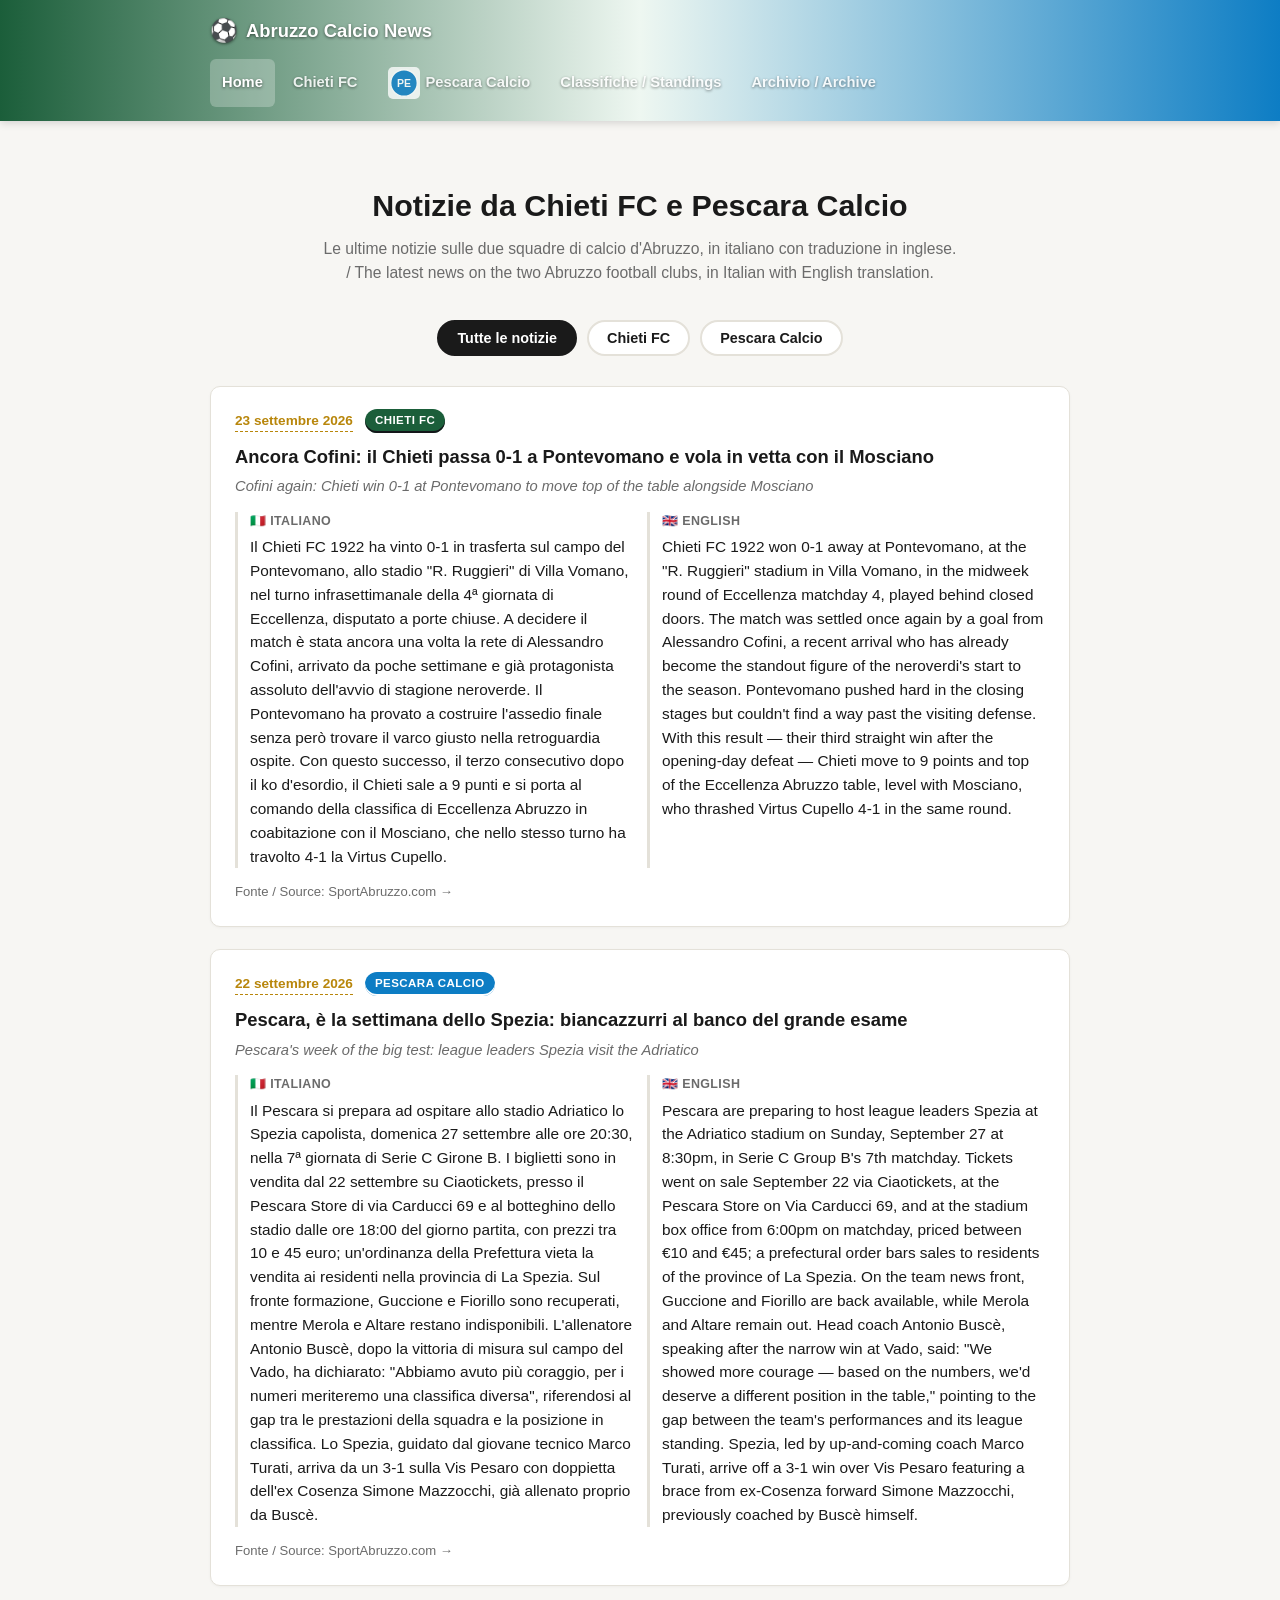
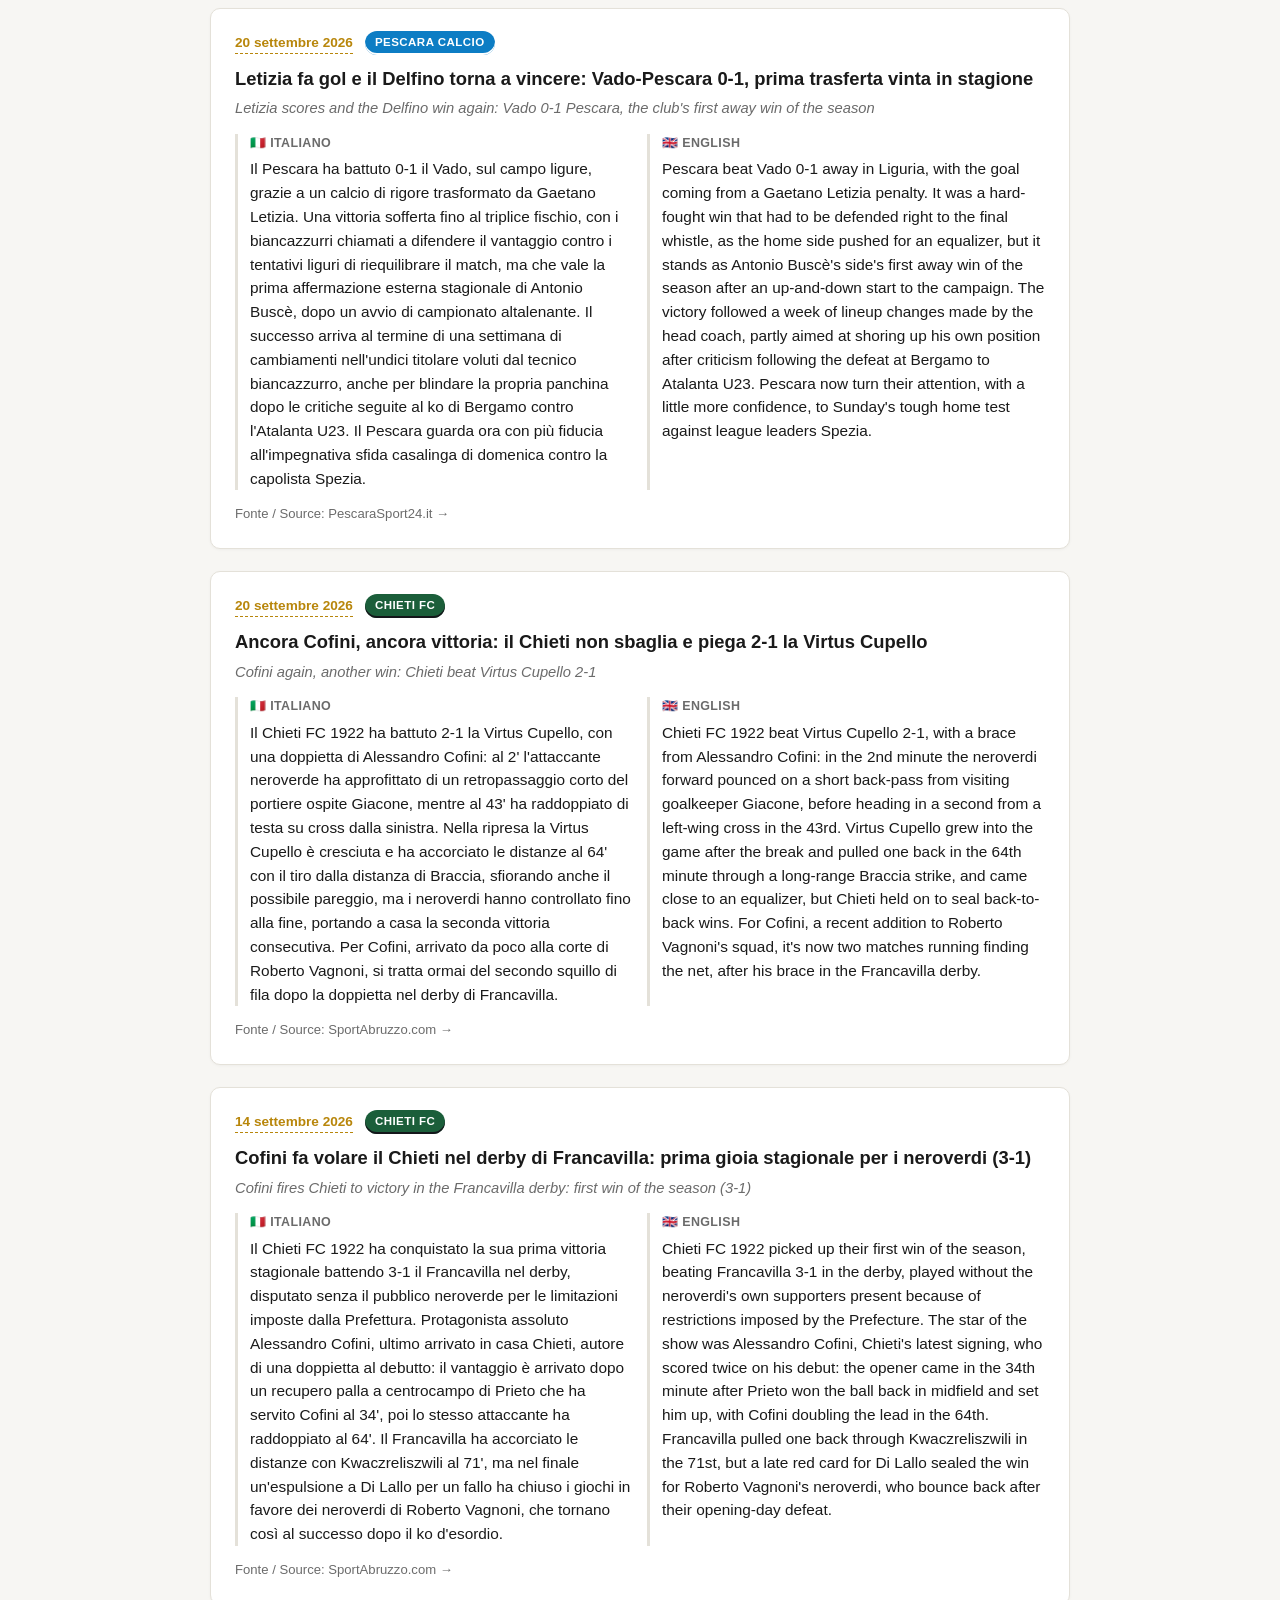
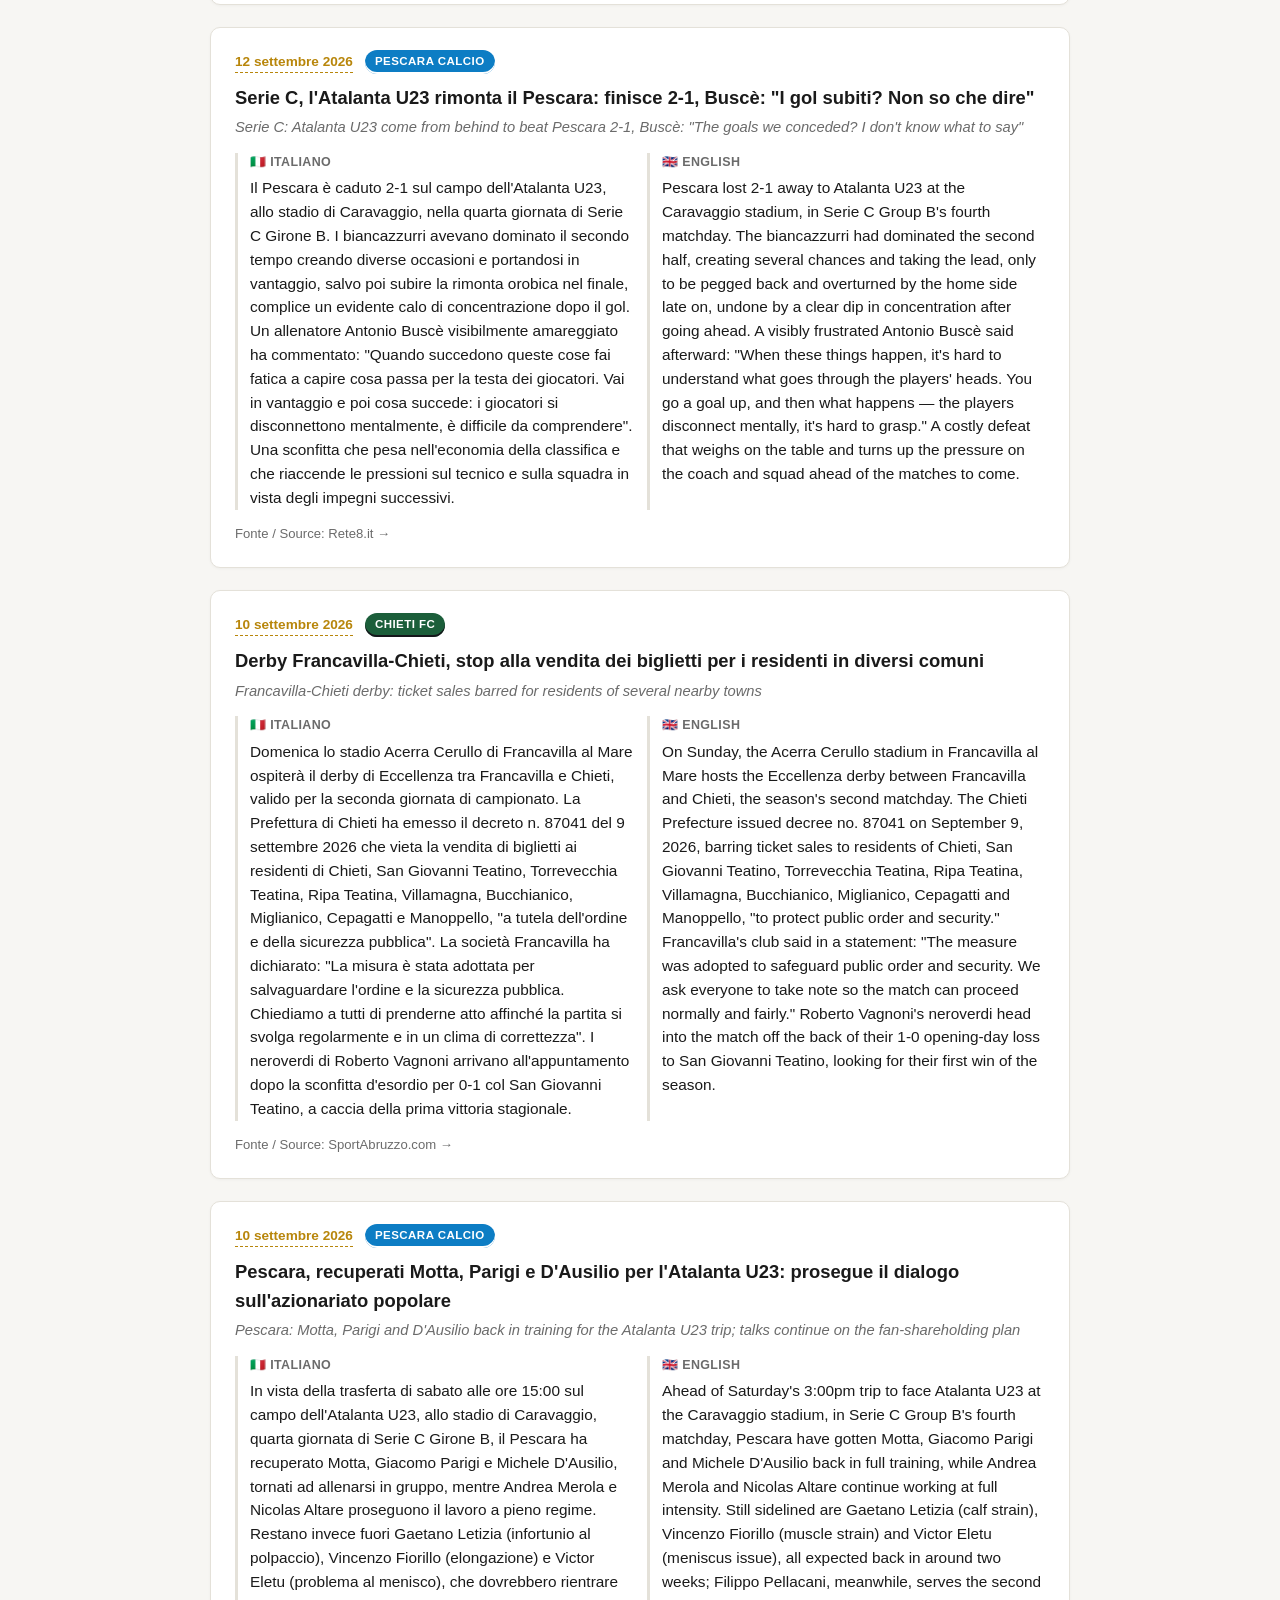
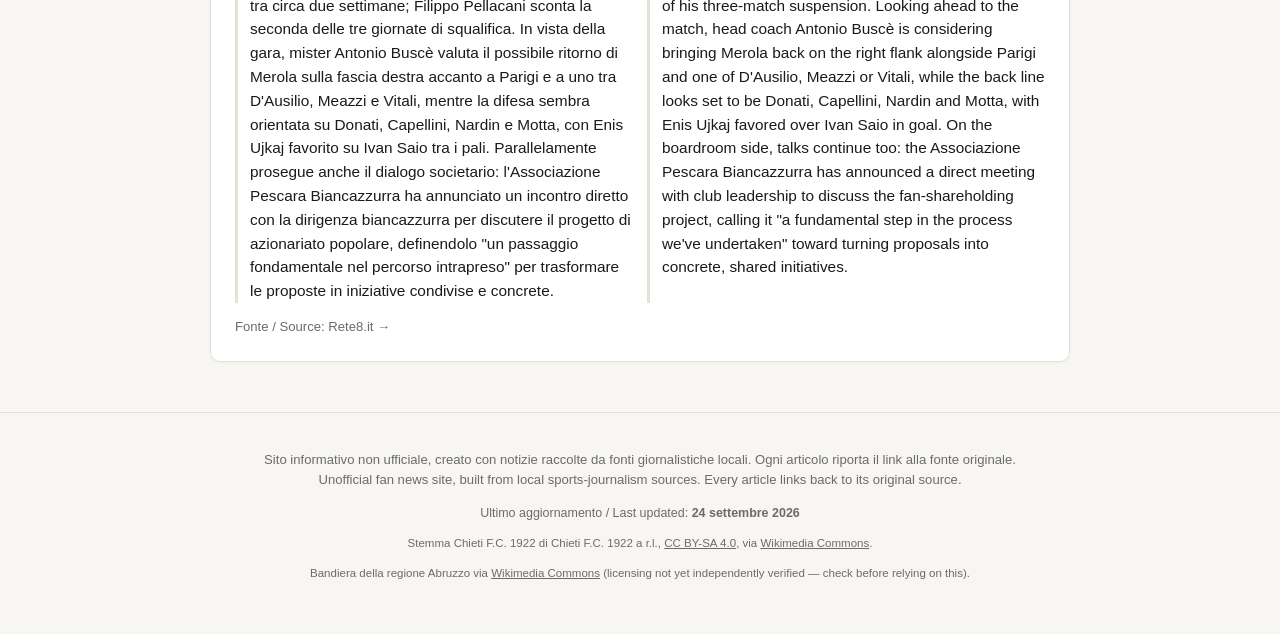
==== commit 0e013f4a: "Add files via upload" ====
--- a/index.html
+++ b/index.html
@@ -42,6 +42,132 @@
 
   <section class="news-feed" id="news-feed">
 
+    <!-- CHIETI: Pontevomano-Chieti 0-1, Cofini, Chieti-Mosciano in vetta dopo 4a giornata -->
+    <article class="news-card" data-team="chieti">
+      <div class="news-meta">
+        <a class="news-date" href="https://www.sportabruzzo.com/2026/09/pontevomano-chieti-0-1-decisiva-la-rete-di-cofini/" target="_blank" rel="noopener">23 settembre 2026</a>
+        <span class="team-tag team-chieti">Chieti FC</span>
+      </div>
+      <h2 class="news-title">Ancora Cofini: il Chieti passa 0-1 a Pontevomano e vola in vetta con il Mosciano</h2>
+      <p class="news-title-en">Cofini again: Chieti win 0-1 at Pontevomano to move top of the table alongside Mosciano</p>
+      <div class="news-lang">
+        <div class="lang-block">
+          <span class="lang-label">🇮🇹 Italiano</span>
+          <p>Il Chieti FC 1922 ha vinto 0-1 in trasferta sul campo del Pontevomano, allo stadio "R. Ruggieri" di Villa Vomano, nel turno infrasettimanale della 4ª giornata di Eccellenza, disputato a porte chiuse. A decidere il match è stata ancora una volta la rete di Alessandro Cofini, arrivato da poche settimane e già protagonista assoluto dell'avvio di stagione neroverde. Il Pontevomano ha provato a costruire l'assedio finale senza però trovare il varco giusto nella retroguardia ospite. Con questo successo, il terzo consecutivo dopo il ko d'esordio, il Chieti sale a 9 punti e si porta al comando della classifica di Eccellenza Abruzzo in coabitazione con il Mosciano, che nello stesso turno ha travolto 4-1 la Virtus Cupello.</p>
+        </div>
+        <div class="lang-block">
+          <span class="lang-label">🇬🇧 English</span>
+          <p>Chieti FC 1922 won 0-1 away at Pontevomano, at the "R. Ruggieri" stadium in Villa Vomano, in the midweek round of Eccellenza matchday 4, played behind closed doors. The match was settled once again by a goal from Alessandro Cofini, a recent arrival who has already become the standout figure of the neroverdi's start to the season. Pontevomano pushed hard in the closing stages but couldn't find a way past the visiting defense. With this result — their third straight win after the opening-day defeat — Chieti move to 9 points and top of the Eccellenza Abruzzo table, level with Mosciano, who thrashed Virtus Cupello 4-1 in the same round.</p>
+        </div>
+      </div>
+      <a class="source-link" href="https://www.sportabruzzo.com/2026/09/pontevomano-chieti-0-1-decisiva-la-rete-di-cofini/" target="_blank" rel="noopener">Fonte / Source: SportAbruzzo.com →</a>
+    </article>
+
+    <!-- PESCARA: preview sfida Spezia capolista, 27 settembre, biglietti -->
+    <article class="news-card" data-team="pescara">
+      <div class="news-meta">
+        <a class="news-date" href="https://www.sportabruzzo.com/2026/09/pescara-e-la-settimana-dello-spezia-biancazzurri-al-banco-del-grande-esame/" target="_blank" rel="noopener">22 settembre 2026</a>
+        <span class="team-tag team-pescara">Pescara Calcio</span>
+      </div>
+      <h2 class="news-title">Pescara, è la settimana dello Spezia: biancazzurri al banco del grande esame</h2>
+      <p class="news-title-en">Pescara's week of the big test: league leaders Spezia visit the Adriatico</p>
+      <div class="news-lang">
+        <div class="lang-block">
+          <span class="lang-label">🇮🇹 Italiano</span>
+          <p>Il Pescara si prepara ad ospitare allo stadio Adriatico lo Spezia capolista, domenica 27 settembre alle ore 20:30, nella 7ª giornata di Serie C Girone B. I biglietti sono in vendita dal 22 settembre su Ciaotickets, presso il Pescara Store di via Carducci 69 e al botteghino dello stadio dalle ore 18:00 del giorno partita, con prezzi tra 10 e 45 euro; un'ordinanza della Prefettura vieta la vendita ai residenti nella provincia di La Spezia. Sul fronte formazione, Guccione e Fiorillo sono recuperati, mentre Merola e Altare restano indisponibili. L'allenatore Antonio Buscè, dopo la vittoria di misura sul campo del Vado, ha dichiarato: "Abbiamo avuto più coraggio, per i numeri meriteremo una classifica diversa", riferendosi al gap tra le prestazioni della squadra e la posizione in classifica. Lo Spezia, guidato dal giovane tecnico Marco Turati, arriva da un 3-1 sulla Vis Pesaro con doppietta dell'ex Cosenza Simone Mazzocchi, già allenato proprio da Buscè.</p>
+        </div>
+        <div class="lang-block">
+          <span class="lang-label">🇬🇧 English</span>
+          <p>Pescara are preparing to host league leaders Spezia at the Adriatico stadium on Sunday, September 27 at 8:30pm, in Serie C Group B's 7th matchday. Tickets went on sale September 22 via Ciaotickets, at the Pescara Store on Via Carducci 69, and at the stadium box office from 6:00pm on matchday, priced between €10 and €45; a prefectural order bars sales to residents of the province of La Spezia. On the team news front, Guccione and Fiorillo are back available, while Merola and Altare remain out. Head coach Antonio Buscè, speaking after the narrow win at Vado, said: "We showed more courage — based on the numbers, we'd deserve a different position in the table," pointing to the gap between the team's performances and its league standing. Spezia, led by up-and-coming coach Marco Turati, arrive off a 3-1 win over Vis Pesaro featuring a brace from ex-Cosenza forward Simone Mazzocchi, previously coached by Buscè himself.</p>
+        </div>
+      </div>
+      <a class="source-link" href="https://www.sportabruzzo.com/2026/09/pescara-e-la-settimana-dello-spezia-biancazzurri-al-banco-del-grande-esame/" target="_blank" rel="noopener">Fonte / Source: SportAbruzzo.com →</a>
+    </article>
+
+    <!-- PESCARA: Vado-Pescara 0-1, Letizia su rigore, prima vittoria esterna -->
+    <article class="news-card" data-team="pescara">
+      <div class="news-meta">
+        <a class="news-date" href="https://www.pescarasport24.it/news/172781637126/letizia-fa-goal-e-il-delfino-torna-a-vincere-vado-pescara-0-1" target="_blank" rel="noopener">20 settembre 2026</a>
+        <span class="team-tag team-pescara">Pescara Calcio</span>
+      </div>
+      <h2 class="news-title">Letizia fa gol e il Delfino torna a vincere: Vado-Pescara 0-1, prima trasferta vinta in stagione</h2>
+      <p class="news-title-en">Letizia scores and the Delfino win again: Vado 0-1 Pescara, the club's first away win of the season</p>
+      <div class="news-lang">
+        <div class="lang-block">
+          <span class="lang-label">🇮🇹 Italiano</span>
+          <p>Il Pescara ha battuto 0-1 il Vado, sul campo ligure, grazie a un calcio di rigore trasformato da Gaetano Letizia. Una vittoria sofferta fino al triplice fischio, con i biancazzurri chiamati a difendere il vantaggio contro i tentativi liguri di riequilibrare il match, ma che vale la prima affermazione esterna stagionale di Antonio Buscè, dopo un avvio di campionato altalenante. Il successo arriva al termine di una settimana di cambiamenti nell'undici titolare voluti dal tecnico biancazzurro, anche per blindare la propria panchina dopo le critiche seguite al ko di Bergamo contro l'Atalanta U23. Il Pescara guarda ora con più fiducia all'impegnativa sfida casalinga di domenica contro la capolista Spezia.</p>
+        </div>
+        <div class="lang-block">
+          <span class="lang-label">🇬🇧 English</span>
+          <p>Pescara beat Vado 0-1 away in Liguria, with the goal coming from a Gaetano Letizia penalty. It was a hard-fought win that had to be defended right to the final whistle, as the home side pushed for an equalizer, but it stands as Antonio Buscè's side's first away win of the season after an up-and-down start to the campaign. The victory followed a week of lineup changes made by the head coach, partly aimed at shoring up his own position after criticism following the defeat at Bergamo to Atalanta U23. Pescara now turn their attention, with a little more confidence, to Sunday's tough home test against league leaders Spezia.</p>
+        </div>
+      </div>
+      <a class="source-link" href="https://www.pescarasport24.it/news/172781637126/letizia-fa-goal-e-il-delfino-torna-a-vincere-vado-pescara-0-1" target="_blank" rel="noopener">Fonte / Source: PescaraSport24.it →</a>
+    </article>
+
+    <!-- CHIETI: Chieti-Virtus Cupello 2-1, doppietta Cofini -->
+    <article class="news-card" data-team="chieti">
+      <div class="news-meta">
+        <a class="news-date" href="https://www.sportabruzzo.com/2026/09/ancora-cofini-ancora-vittoria-il-chieti-non-sbaglia-con-la-virtus-cupello/" target="_blank" rel="noopener">20 settembre 2026</a>
+        <span class="team-tag team-chieti">Chieti FC</span>
+      </div>
+      <h2 class="news-title">Ancora Cofini, ancora vittoria: il Chieti non sbaglia e piega 2-1 la Virtus Cupello</h2>
+      <p class="news-title-en">Cofini again, another win: Chieti beat Virtus Cupello 2-1</p>
+      <div class="news-lang">
+        <div class="lang-block">
+          <span class="lang-label">🇮🇹 Italiano</span>
+          <p>Il Chieti FC 1922 ha battuto 2-1 la Virtus Cupello, con una doppietta di Alessandro Cofini: al 2' l'attaccante neroverde ha approfittato di un retropassaggio corto del portiere ospite Giacone, mentre al 43' ha raddoppiato di testa su cross dalla sinistra. Nella ripresa la Virtus Cupello è cresciuta e ha accorciato le distanze al 64' con il tiro dalla distanza di Braccia, sfiorando anche il possibile pareggio, ma i neroverdi hanno controllato fino alla fine, portando a casa la seconda vittoria consecutiva. Per Cofini, arrivato da poco alla corte di Roberto Vagnoni, si tratta ormai del secondo squillo di fila dopo la doppietta nel derby di Francavilla.</p>
+        </div>
+        <div class="lang-block">
+          <span class="lang-label">🇬🇧 English</span>
+          <p>Chieti FC 1922 beat Virtus Cupello 2-1, with a brace from Alessandro Cofini: in the 2nd minute the neroverdi forward pounced on a short back-pass from visiting goalkeeper Giacone, before heading in a second from a left-wing cross in the 43rd. Virtus Cupello grew into the game after the break and pulled one back in the 64th minute through a long-range Braccia strike, and came close to an equalizer, but Chieti held on to seal back-to-back wins. For Cofini, a recent addition to Roberto Vagnoni's squad, it's now two matches running finding the net, after his brace in the Francavilla derby.</p>
+        </div>
+      </div>
+      <a class="source-link" href="https://www.sportabruzzo.com/2026/09/ancora-cofini-ancora-vittoria-il-chieti-non-sbaglia-con-la-virtus-cupello/" target="_blank" rel="noopener">Fonte / Source: SportAbruzzo.com →</a>
+    </article>
+
+    <!-- CHIETI: derby Francavilla 3-1, doppietta debutto Cofini -->
+    <article class="news-card" data-team="chieti">
+      <div class="news-meta">
+        <a class="news-date" href="https://www.sportabruzzo.com/2026/09/cofini-fa-volare-il-chieti-nel-derby-di-francavilla-prima-gioia-per-i-neroverdi/" target="_blank" rel="noopener">14 settembre 2026</a>
+        <span class="team-tag team-chieti">Chieti FC</span>
+      </div>
+      <h2 class="news-title">Cofini fa volare il Chieti nel derby di Francavilla: prima gioia stagionale per i neroverdi (3-1)</h2>
+      <p class="news-title-en">Cofini fires Chieti to victory in the Francavilla derby: first win of the season (3-1)</p>
+      <div class="news-lang">
+        <div class="lang-block">
+          <span class="lang-label">🇮🇹 Italiano</span>
+          <p>Il Chieti FC 1922 ha conquistato la sua prima vittoria stagionale battendo 3-1 il Francavilla nel derby, disputato senza il pubblico neroverde per le limitazioni imposte dalla Prefettura. Protagonista assoluto Alessandro Cofini, ultimo arrivato in casa Chieti, autore di una doppietta al debutto: il vantaggio è arrivato dopo un recupero palla a centrocampo di Prieto che ha servito Cofini al 34', poi lo stesso attaccante ha raddoppiato al 64'. Il Francavilla ha accorciato le distanze con Kwaczreliszwili al 71', ma nel finale un'espulsione a Di Lallo per un fallo ha chiuso i giochi in favore dei neroverdi di Roberto Vagnoni, che tornano così al successo dopo il ko d'esordio.</p>
+        </div>
+        <div class="lang-block">
+          <span class="lang-label">🇬🇧 English</span>
+          <p>Chieti FC 1922 picked up their first win of the season, beating Francavilla 3-1 in the derby, played without the neroverdi's own supporters present because of restrictions imposed by the Prefecture. The star of the show was Alessandro Cofini, Chieti's latest signing, who scored twice on his debut: the opener came in the 34th minute after Prieto won the ball back in midfield and set him up, with Cofini doubling the lead in the 64th. Francavilla pulled one back through Kwaczreliszwili in the 71st, but a late red card for Di Lallo sealed the win for Roberto Vagnoni's neroverdi, who bounce back after their opening-day defeat.</p>
+        </div>
+      </div>
+      <a class="source-link" href="https://www.sportabruzzo.com/2026/09/cofini-fa-volare-il-chieti-nel-derby-di-francavilla-prima-gioia-per-i-neroverdi/" target="_blank" rel="noopener">Fonte / Source: SportAbruzzo.com →</a>
+    </article>
+
+    <!-- PESCARA: Atalanta U23-Pescara 2-1, Busce critico -->
+    <article class="news-card" data-team="pescara">
+      <div class="news-meta">
+        <a class="news-date" href="https://www.rete8.it/top-sport/serie-c-atalanta-u23-pescara-2-1-busce-i-gol-subiti-non-so-che-dire/" target="_blank" rel="noopener">12 settembre 2026</a>
+        <span class="team-tag team-pescara">Pescara Calcio</span>
+      </div>
+      <h2 class="news-title">Serie C, l'Atalanta U23 rimonta il Pescara: finisce 2-1, Buscè: "I gol subiti? Non so che dire"</h2>
+      <p class="news-title-en">Serie C: Atalanta U23 come from behind to beat Pescara 2-1, Buscè: "The goals we conceded? I don't know what to say"</p>
+      <div class="news-lang">
+        <div class="lang-block">
+          <span class="lang-label">🇮🇹 Italiano</span>
+          <p>Il Pescara è caduto 2-1 sul campo dell'Atalanta U23, allo stadio di Caravaggio, nella quarta giornata di Serie C Girone B. I biancazzurri avevano dominato il secondo tempo creando diverse occasioni e portandosi in vantaggio, salvo poi subire la rimonta orobica nel finale, complice un evidente calo di concentrazione dopo il gol. Un allenatore Antonio Buscè visibilmente amareggiato ha commentato: "Quando succedono queste cose fai fatica a capire cosa passa per la testa dei giocatori. Vai in vantaggio e poi cosa succede: i giocatori si disconnettono mentalmente, è difficile da comprendere". Una sconfitta che pesa nell'economia della classifica e che riaccende le pressioni sul tecnico e sulla squadra in vista degli impegni successivi.</p>
+        </div>
+        <div class="lang-block">
+          <span class="lang-label">🇬🇧 English</span>
+          <p>Pescara lost 2-1 away to Atalanta U23 at the Caravaggio stadium, in Serie C Group B's fourth matchday. The biancazzurri had dominated the second half, creating several chances and taking the lead, only to be pegged back and overturned by the home side late on, undone by a clear dip in concentration after going ahead. A visibly frustrated Antonio Buscè said afterward: "When these things happen, it's hard to understand what goes through the players' heads. You go a goal up, and then what happens — the players disconnect mentally, it's hard to grasp." A costly defeat that weighs on the table and turns up the pressure on the coach and squad ahead of the matches to come.</p>
+        </div>
+      </div>
+      <a class="source-link" href="https://www.rete8.it/top-sport/serie-c-atalanta-u23-pescara-2-1-busce-i-gol-subiti-non-so-che-dire/" target="_blank" rel="noopener">Fonte / Source: Rete8.it →</a>
+    </article>
+
     <!-- CHIETI: derby Francavilla, stop vendita biglietti residenti -->
     <article class="news-card" data-team="chieti">
       <div class="news-meta">
@@ -82,132 +208,6 @@
         </div>
       </div>
       <a class="source-link" href="https://www.rete8.it/pescara-calcio/il-pescara-recupera-i-pezzi-per-la-trasferta-con-latalanta-u23-sviluppi-sullazionariato-popolare/" target="_blank" rel="noopener">Fonte / Source: Rete8.it →</a>
-    </article>
-
-    <!-- CHIETI: esordio Eccellenza, sconfitta 0-1 col San Giovanni Teatino, Vagnoni salta la conferenza -->
-    <article class="news-card" data-team="chieti">
-      <div class="news-meta">
-        <a class="news-date" href="https://www.sportabruzzo.com/2026/09/vagnoni-fugge-dopo-il-match-giammarioli-alcuni-atteggiamenti-non-li-tolleriamo-verra-multato/" target="_blank" rel="noopener">6 settembre 2026</a>
-        <span class="team-tag team-chieti">Chieti FC</span>
-      </div>
-      <h2 class="news-title">Il Chieti cade 0-1 in casa col San Giovanni Teatino: rigore di Ranieri, Vagnoni salta la conferenza e verrà multato</h2>
-      <p class="news-title-en">Chieti fall 0-1 at home to San Giovanni Teatino in the Eccellenza opener; Vagnoni skips press conference, set to be fined</p>
-      <div class="news-lang">
-        <div class="lang-block">
-          <span class="lang-label">🇮🇹 Italiano</span>
-          <p>Il Chieti FC 1922 ha aperto la stagione di Eccellenza con una sconfitta interna per 0-1 contro il San Giovanni Teatino, davanti al pubblico dell'Angelini, su un terreno di gioco in condizioni non ottimali. A decidere il match è stato un calcio di rigore trasformato da Francesco Ranieri al 39', dopo un contatto in area; sulla respinta successiva il portiere Monti si è opposto agli ospiti evitando il raddoppio. Nella ripresa i neroverdi di Roberto Vagnoni hanno provato a reagire, con Aceto vicino al gol del pareggio, senza però trovare la via della rete. A far rumore più del risultato è stato quanto accaduto nel post-partita: l'allenatore Vagnoni ha lasciato lo stadio senza presentarsi in conferenza stampa, obbligo per i tecnici. Al suo posto si è presentato il direttore generale Stefano Giammarioli, che ha duramente censurato il comportamento del tecnico: "Siamo il Chieti e non tolleriamo certi atteggiamenti: l'allenatore verrà multato", ha dichiarato, annunciando comunque che nel corso della settimana arriveranno quattro nuovi giocatori, soprattutto per il reparto offensivo.</p>
-        </div>
-        <div class="lang-block">
-          <span class="lang-label">🇬🇧 English</span>
-          <p>Chieti FC 1922 opened their Eccellenza season with a 1-0 home defeat to San Giovanni Teatino in front of the Angelini crowd, on a pitch in less than ideal condition. The match was settled by a 39th-minute penalty converted by Francesco Ranieri after a foul in the box; goalkeeper Monti got in the way of the follow-up shot to keep it at one. In the second half, Roberto Vagnoni's neroverdi pushed for an equalizer, with Aceto going closest, but couldn't find a way through. What made more noise than the result, though, was what happened afterward: head coach Vagnoni left the stadium without attending the mandatory post-match press conference. General director Stefano Giammarioli stepped in for him and strongly criticized the coach's conduct: "We are Chieti and we won't tolerate this kind of behavior — the coach will be fined," he said, while also announcing four new signings expected during the week, mostly aimed at strengthening the attack.</p>
-        </div>
-      </div>
-      <a class="source-link" href="https://www.sportabruzzo.com/2026/09/vagnoni-fugge-dopo-il-match-giammarioli-alcuni-atteggiamenti-non-li-tolleriamo-verra-multato/" target="_blank" rel="noopener">Fonte / Source: SportAbruzzo.com →</a>
-    </article>
-
-    <!-- PESCARA: Pescara-Ravenna 0-0, terza giornata, Buscè, Nardin -->
-    <article class="news-card" data-team="pescara">
-      <div class="news-meta">
-        <a class="news-date" href="https://www.sportabruzzo.com/2026/09/pescara-busce-tante-cose-positive-abbiamo-dimostrato-di-essere-questi/" target="_blank" rel="noopener">6 settembre 2026</a>
-        <span class="team-tag team-pescara">Pescara Calcio</span>
-      </div>
-      <h2 class="news-title">Serie C, il Pescara frena sullo 0-0 col Ravenna: super Nardin, Buscè: "Abbiamo dimostrato di essere questi"</h2>
-      <p class="news-title-en">Serie C: Pescara held to a 0-0 draw by Ravenna; Nardin shines, Buscè: "We showed who we really are"</p>
-      <div class="news-lang">
-        <div class="lang-block">
-          <span class="lang-label">🇮🇹 Italiano</span>
-          <p>Il Pescara ha pareggiato 0-0 contro il Ravenna nella terza giornata di Serie C Girone B, davanti al pubblico dell'Adriatico, in una gara ricca di occasioni da entrambe le parti. Nel primo tempo Parigi ha avuto la palla più nitida ma ha calciato alto, mentre Viola e Guccione hanno colpito la traversa per gli ospiti; ai biancazzurri è stato inoltre negato un calcio di rigore tra le proteste. Nella ripresa Buscè è passato al 4-2-3-1 per arginare la pressione crescente del Ravenna. A brillare più di tutti è stato il classe 2007 Federico Nardin, autore di una prestazione superlativa. Nel dopogara il tecnico biancazzurro ha sottolineato le tante assenze: "Quando regali 5-6 titolari al Ravenna, un risultato positivo non è scontato", ha dichiarato Buscè, aggiungendo: "La scorsa settimana è stata terribile, stasera abbiamo dimostrato il giusto atteggiamento: Forlì è stato solo un passo falso". Il Pescara sale così a 4 punti dopo tre giornate e sabato sarà di scena in trasferta contro l'Atalanta U23.</p>
-        </div>
-        <div class="lang-block">
-          <span class="lang-label">🇬🇧 English</span>
-          <p>Pescara drew 0-0 with Ravenna in Serie C Group B's third matchday, in front of the Adriatico crowd, in a game packed with chances for both sides. In the first half Parigi had the clearest opportunity but shot over, while Ravenna's Viola and Guccione both struck the crossbar; Pescara also had strong penalty appeals waved away. In the second half, Buscè switched to a 4-2-3-1 to contain Ravenna's growing pressure. The standout performer was 2007-born Federico Nardin, who put in an excellent display. Afterward, the head coach pointed to the club's long absentee list: "When you give away 5-6 starters to Ravenna, a positive result isn't guaranteed," Buscè said, adding: "Last week was terrible — tonight we showed the right attitude, and Forlì was just a stumble." Pescara move to 4 points after three matchdays and travel to face Atalanta U23 on Saturday.</p>
-        </div>
-      </div>
-      <a class="source-link" href="https://www.sportabruzzo.com/2026/09/pescara-busce-tante-cose-positive-abbiamo-dimostrato-di-essere-questi/" target="_blank" rel="noopener">Fonte / Source: SportAbruzzo.com →</a>
-    </article>
-
-    <!-- PESCARA: calciomercato, ultimo giorno, Nardin Inglese Sardo, sfuma Mangiapoco -->
-    <article class="news-card" data-team="pescara">
-      <div class="news-meta">
-        <a class="news-date" href="https://www.sportabruzzo.com/2026/09/chiuso-il-mercato-per-il-pescara-dentro-anche-inglese-e-sardo/" target="_blank" rel="noopener">1 settembre 2026</a>
-        <span class="team-tag team-pescara">Pescara Calcio</span>
-      </div>
-      <h2 class="news-title">Calciomercato, il Pescara chiude con Nardin, Inglese e Sardo: sfuma il colpo Mangiapoco</h2>
-      <p class="news-title-en">Transfer window closes: Pescara land Nardin, Inglese and Sardo; the Mangiapoco deal falls through</p>
-      <div class="news-lang">
-        <div class="lang-block">
-          <span class="lang-label">🇮🇹 Italiano</span>
-          <p>Il Pescara ha chiuso la sessione di calciomercato con un ultimo giorno intenso: sono arrivati il difensore Federico Nardin in prestito dalla Roma, l'attaccante Roberto Inglese e il centrocampista Jacopo Sardo, che si aggiungono agli innesti già ufficializzati nei giorni precedenti, l'attaccante Giacomo Parigi dal Latina e il portiere Vincenzo Fiorillo dalla Carrarese. Non è invece andata in porto la trattativa per il portiere classe 2004 Stefano Mangiapoco, obiettivo di mercato dalla Juventus: l'operazione sembrava vicina alla definizione ma non è stata ratificata entro la chiusura del mercato. Con questi movimenti la rosa a disposizione di Antonio Buscè si amplia ulteriormente in vista delle prossime giornate di campionato.</p>
-        </div>
-        <div class="lang-block">
-          <span class="lang-label">🇬🇧 English</span>
-          <p>Pescara closed out the summer transfer window with a busy final day: defender Federico Nardin arrived on loan from Roma, along with forward Roberto Inglese and midfielder Jacopo Sardo, joining forward Giacomo Parigi (signed from Latina) and goalkeeper Vincenzo Fiorillo (from Carrarese), both completed in the days before. One deal that didn't go through was for 2004-born goalkeeper Stefano Mangiapoco, a target from Juventus: the move appeared close to being finalized but was not ratified before the market closed. With these additions, Antonio Buscè's squad is further strengthened heading into the coming league matches.</p>
-        </div>
-      </div>
-      <a class="source-link" href="https://www.sportabruzzo.com/2026/09/chiuso-il-mercato-per-il-pescara-dentro-anche-inglese-e-sardo/" target="_blank" rel="noopener">Fonte / Source: SportAbruzzo.com →</a>
-    </article>
-
-    <!-- CHIETI: eliminazione Coppa Italia, Torrese vince 4-0 il ritorno (6-1 aggregato) -->
-    <article class="news-card" data-team="chieti">
-      <div class="news-meta">
-        <a class="news-date" href="https://www.sportabruzzo.com/2026/08/coppa-italia-eccellenza-risultati-e-verdetti-degli-ottavi-di-finale/" target="_blank" rel="noopener">30 agosto 2026</a>
-        <span class="team-tag team-chieti">Chieti FC</span>
-      </div>
-      <h2 class="news-title">Il Chieti saluta la Coppa Italia: la Torrese vince 4-0 il ritorno e passa 6-1 nel doppio confronto</h2>
-      <p class="news-title-en">Chieti's Coppa Italia run ends: Torrese win the return leg 4-0 to advance 6-1 on aggregate</p>
-      <div class="news-lang">
-        <div class="lang-block">
-          <span class="lang-label">🇮🇹 Italiano</span>
-          <p>Il Chieti FC 1922 è stato eliminato dalla Coppa Italia Eccellenza, cedendo 4-0 alla Torrese nella gara di ritorno degli ottavi di finale, che ha chiuso il doppio confronto sul punteggio complessivo di 6-1 in favore dei granata. Per la Torrese sono andati a segno una doppietta di Padovano, Gobbo e Petrella. Dopo la sconfitta di misura nell'andata all'Angelini (1-2), i neroverdi di Roberto Vagnoni non sono riusciti a ribaltare il pronostico e chiudono così anzitempo la loro avventura nella coppa regionale. La squadra si concentra ora sull'esordio nel campionato di Eccellenza, in programma domenica 6 settembre, con il calcio d'inizio posticipato dalle 15:00 alle 16:30 per le alte temperature.</p>
-        </div>
-        <div class="lang-block">
-          <span class="lang-label">🇬🇧 English</span>
-          <p>Chieti FC 1922 have been eliminated from the Coppa Italia Eccellenza, losing 4-0 to Torrese in the round-of-16 return leg, which closed out the tie 6-1 on aggregate in the home side's favor. Torrese's goals came from a brace by Padovano, plus strikes from Gobbo and Petrella. After a narrow 1-2 first-leg defeat at the Angelini, Roberto Vagnoni's neroverdi were unable to turn the tie around and so exit the regional cup at this early stage. The club now turns its full attention to the Eccellenza league opener on Sunday, September 6, with kickoff pushed back from 3:00pm to 4:30pm because of the heat.</p>
-        </div>
-      </div>
-      <a class="source-link" href="https://www.sportabruzzo.com/2026/08/coppa-italia-eccellenza-risultati-e-verdetti-degli-ottavi-di-finale/" target="_blank" rel="noopener">Fonte / Source: SportAbruzzo.com →</a>
-    </article>
-
-    <!-- PESCARA: Forlì-Pescara 6-3, Pellacani espulso, Buscè critico -->
-    <article class="news-card" data-team="pescara">
-      <div class="news-meta">
-        <a class="news-date" href="https://www.rete8.it/top-sport/serie-c-forli-pescara-6-3-busce-non-riesco-a-spiegarmi-cio-che-ho-visto/" target="_blank" rel="noopener">29 agosto 2026</a>
-        <span class="team-tag team-pescara">Pescara Calcio</span>
-      </div>
-      <h2 class="news-title">Serie C, il Pescara crolla 6-3 a Forlì dopo una rimonta sfumata: espulso Pellacani, Buscè: "Non riesco a spiegarmi ciò che ho visto"</h2>
-      <p class="news-title-en">Serie C: Pescara collapse 6-3 at Forlì after a fightback falls short; Pellacani sent off, Buscè: "I can't explain what I saw"</p>
-      <div class="news-lang">
-        <div class="lang-block">
-          <span class="lang-label">🇮🇹 Italiano</span>
-          <p>Nella seconda giornata di Serie C Girone B il Pescara è caduto 6-3 sul campo del Forlì, in una gara ricchissima di episodi. I biancazzurri erano passati in vantaggio con Meazzi, ma sono stati rimontati e si sono ritrovati sotto 3-1 già al 24', anche a causa dell'espulsione del capitano Filippo Pellacani al 33'. Nonostante l'inferiorità numerica, la squadra di Antonio Buscè ha trovato la forza di riportarsi sul 3-3 con le reti di Andrea Ferraris e su rigore, prima di crollare definitivamente nel finale. Un ko pesante commentato con parole dure dall'allenatore: "Non riesco a spiegarmi ciò che ho visto in campo", ha dichiarato Buscè, imputando il tracollo a un blackout di attenzione più che a demeriti tattici. L'episodio riaccende l'urgenza sul mercato, con la dirigenza già al lavoro per rinforzare centrocampo e reparto arretrato.</p>
-        </div>
-        <div class="lang-block">
-          <span class="lang-label">🇬🇧 English</span>
-          <p>In Serie C Group B's second matchday, Pescara collapsed 6-3 away to Forlì in a match packed with incident. The biancazzurri had taken the lead through Meazzi but were pegged back and found themselves 3-1 down by the 24th minute, not helped by captain Filippo Pellacani's red card in the 33rd. Despite playing a man down, Antonio Buscè's side fought back to level at 3-3 with goals from Andrea Ferraris and a penalty, before conceding again late on to lose 6-3. Buscè didn't hold back afterward: "I can't explain what I saw out there," he said, pinning the collapse on a lapse in concentration rather than any tactical shortcoming. The result adds urgency to the club's transfer business, with the sporting management already working to reinforce midfield and defense.</p>
-        </div>
-      </div>
-      <a class="source-link" href="https://www.rete8.it/top-sport/serie-c-forli-pescara-6-3-busce-non-riesco-a-spiegarmi-cio-che-ho-visto/" target="_blank" rel="noopener">Fonte / Source: Rete8.it →</a>
-    </article>
-
-    <!-- PESCARA: Di Nardo ceduto alla Juve Stabia, assalto a Parigi -->
-    <article class="news-card" data-team="pescara">
-      <div class="news-meta">
-        <a class="news-date" href="https://www.rete8.it/pescara-calcio/pescara-calcio-ceduto-di-nardo-e-il-giorno-dellaffondo-per-parigi/" target="_blank" rel="noopener">27 agosto 2026</a>
-        <span class="team-tag team-pescara">Pescara Calcio</span>
-      </div>
-      <h2 class="news-title">Pescara, ufficiale la cessione di Di Nardo alla Juve Stabia: ora l'affondo per Parigi</h2>
-      <p class="news-title-en">Pescara complete Di Nardo's sale to Juve Stabia, now pushing hard for Parigi</p>
-      <div class="news-lang">
-        <div class="lang-block">
-          <span class="lang-label">🇮🇹 Italiano</span>
-          <p>Il Pescara ha ufficializzato la cessione dell'attaccante Antonio Di Nardo alla Juve Stabia per circa 2 milioni di euro più il 10% su una futura rivendita, dopo le visite mediche sostenute dal giocatore in mattinata. Con il tesoretto incassato, il presidente Daniele Sebastiani e il direttore sportivo Pasquale Foggia puntano con decisione su Giacomo Parigi del Latina, che avrebbe già raggiunto un'intesa di massima per un biennale da circa 180.000 euro a stagione: l'offerta biancazzurra si aggirerebbe sui 250.000 euro e la trattativa sembra in discesa dopo il ritiro del Ravenna dalla corsa al giocatore. Sul fronte movimenti restano aperte anche le caselle portiere (possibile partenza di Ivan Saio, con Dini o Iannarilli come alternative), difesa (un'eventuale uscita di Milan potrebbe portare a un nuovo terzino o centrale) e centrocampo (la partenza di Kraja aprirebbe le porte all'ex Ternana Vallocchia). Intanto l'associazione Pescara Biancazzurra ha lanciato un'iniziativa di azionariato popolare per entrare nella compagine societaria, ipotesi verso cui Sebastiani si è detto aperto. La squadra prepara la trasferta di sabato 29 agosto alle ore 21:00 sul campo del Forlì, valida per la seconda giornata di Serie C Girone B.</p>
-        </div>
-        <div class="lang-block">
-          <span class="lang-label">🇬🇧 English</span>
-          <p>Pescara have officially completed the sale of striker Antonio Di Nardo to Juve Stabia for around €2 million plus a 10% sell-on clause, after the player underwent a medical this morning. With the funds raised, president Daniele Sebastiani and sporting director Pasquale Foggia are pushing hard for Giacomo Parigi of Latina, who is said to have already agreed personal terms on a two-year deal worth around €180,000 a season; Pescara's offer is believed to be around €250,000, and the move looks increasingly likely after Ravenna withdrew from the race. Elsewhere in the transfer market, the club is also weighing a possible departure for goalkeeper Ivan Saio (which could bring in Dini or Iannarilli), a defensive move if Milan leaves, and a possible arrival for ex-Ternana midfielder Vallocchia should Kraja depart. Meanwhile, the Pescara Biancazzurra supporters' association has launched a popular-shareholding initiative aimed at taking a stake in the club, an idea Sebastiani has said he's open to. The team is now preparing for Saturday's trip to Forlì on August 29 at 9:00pm, in Serie C Group B's second matchday.</p>
-        </div>
-      </div>
-      <a class="source-link" href="https://www.rete8.it/pescara-calcio/pescara-calcio-ceduto-di-nardo-e-il-giorno-dellaffondo-per-parigi/" target="_blank" rel="noopener">Fonte / Source: Rete8.it →</a>
     </article>
 
   </section>
@@ -217,7 +217,7 @@
   <div class="container">
     <p>Sito informativo non ufficiale, creato con notizie raccolte da fonti giornalistiche locali. Ogni articolo riporta il link alla fonte originale.<br>
     Unofficial fan news site, built from local sports-journalism sources. Every article links back to its original source.</p>
-    <p class="footer-updated">Ultimo aggiornamento / Last updated: <strong>10 settembre 2026</strong></p>
+    <p class="footer-updated">Ultimo aggiornamento / Last updated: <strong>24 settembre 2026</strong></p>
     <p class="footer-credit">Stemma Chieti F.C. 1922 di Chieti F.C. 1922 a r.l., <a href="https://creativecommons.org/licenses/by-sa/4.0/" target="_blank" rel="noopener">CC BY-SA 4.0</a>, via <a href="https://commons.wikimedia.org/wiki/File:Chietifc1922.png" target="_blank" rel="noopener">Wikimedia Commons</a>.</p>
     <p class="footer-credit">Bandiera della regione Abruzzo via <a href="https://commons.wikimedia.org/wiki/File:Flag_of_Abruzzo.svg" target="_blank" rel="noopener">Wikimedia Commons</a> (licensing not yet independently verified — check before relying on this).</p>
   </div>
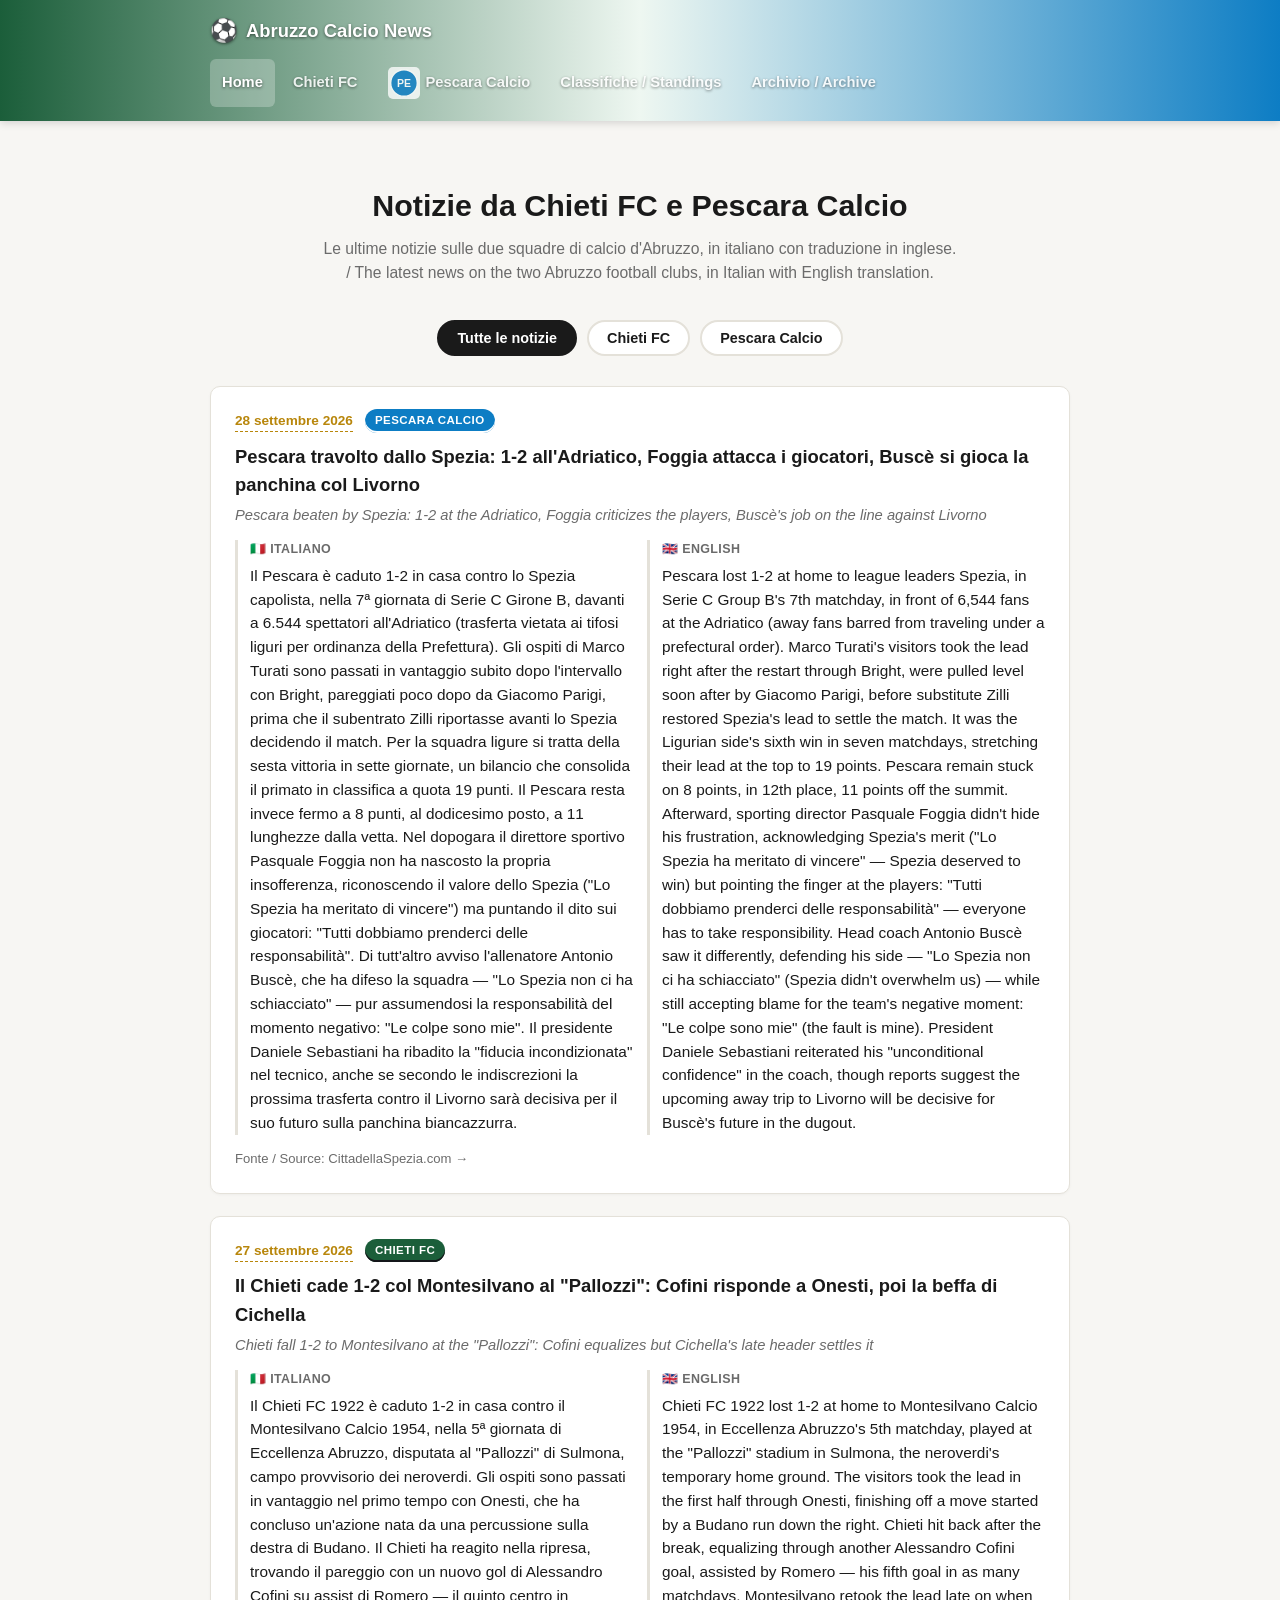
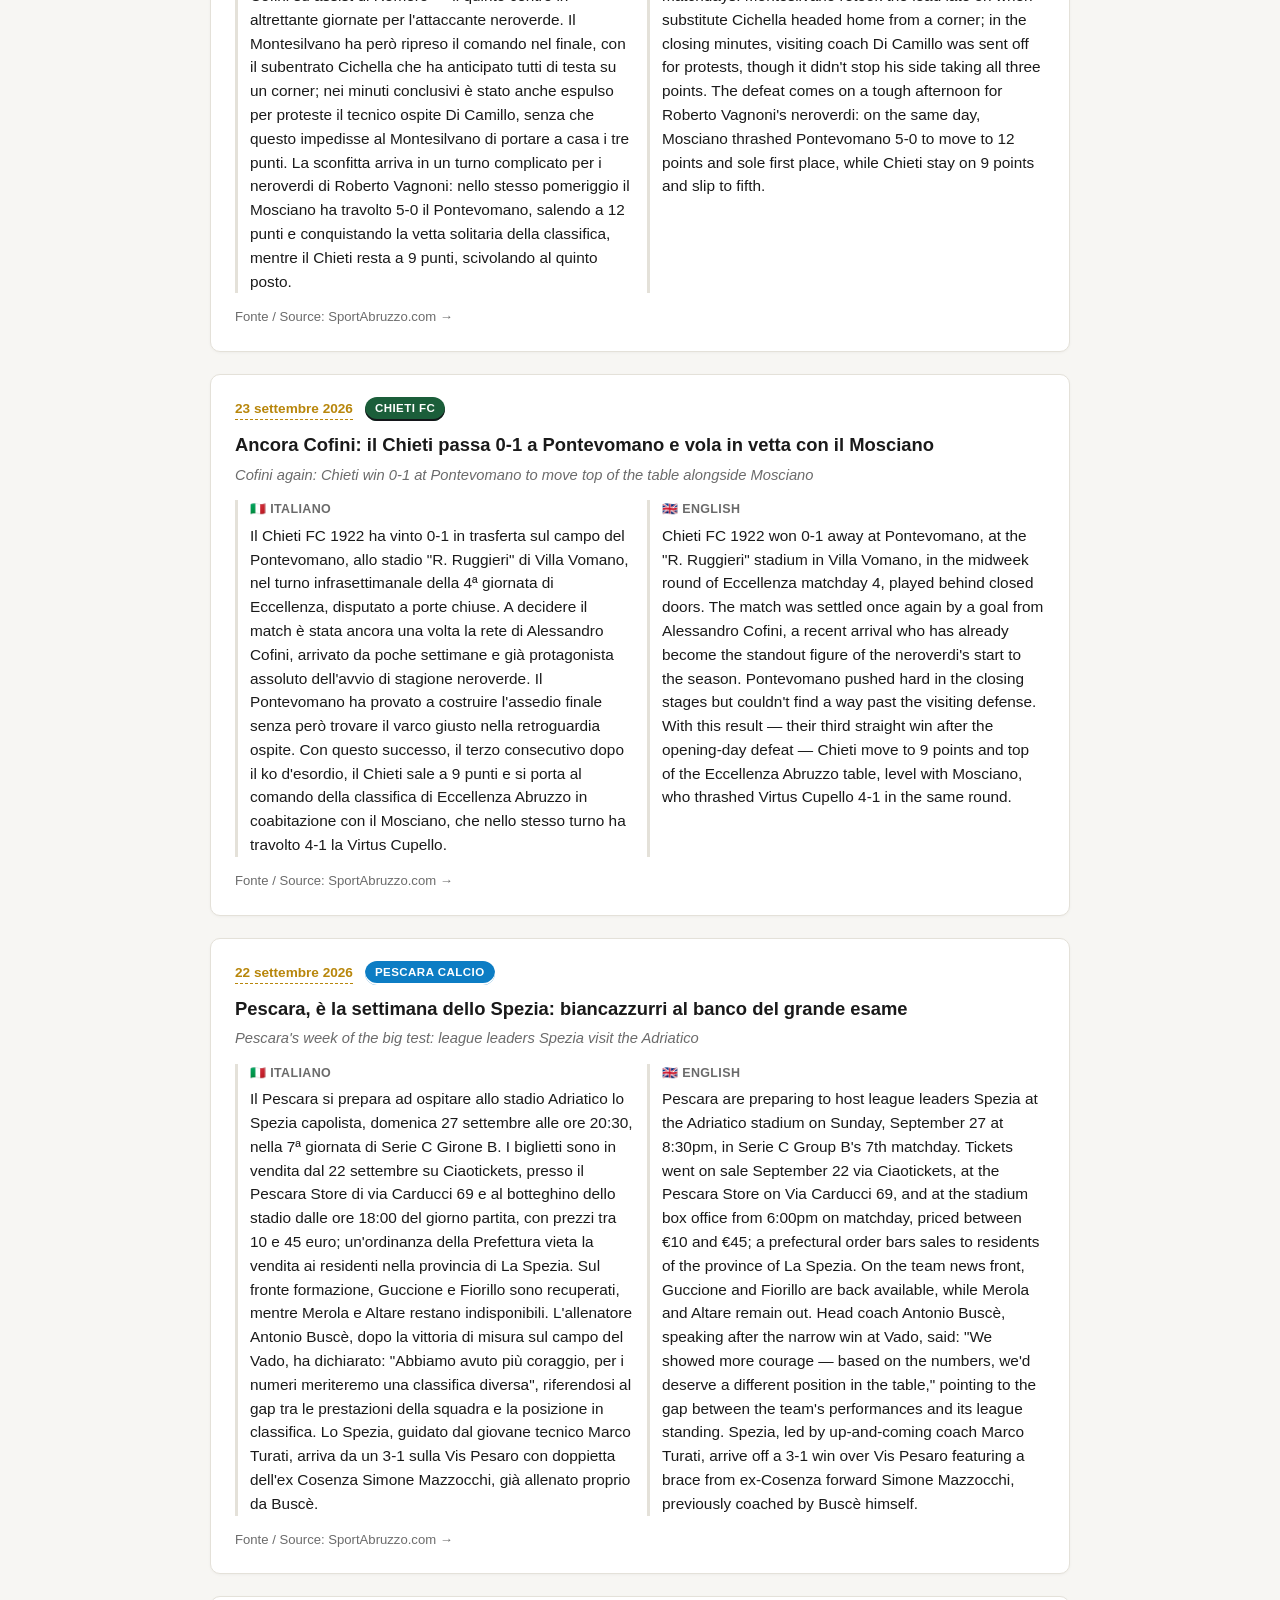
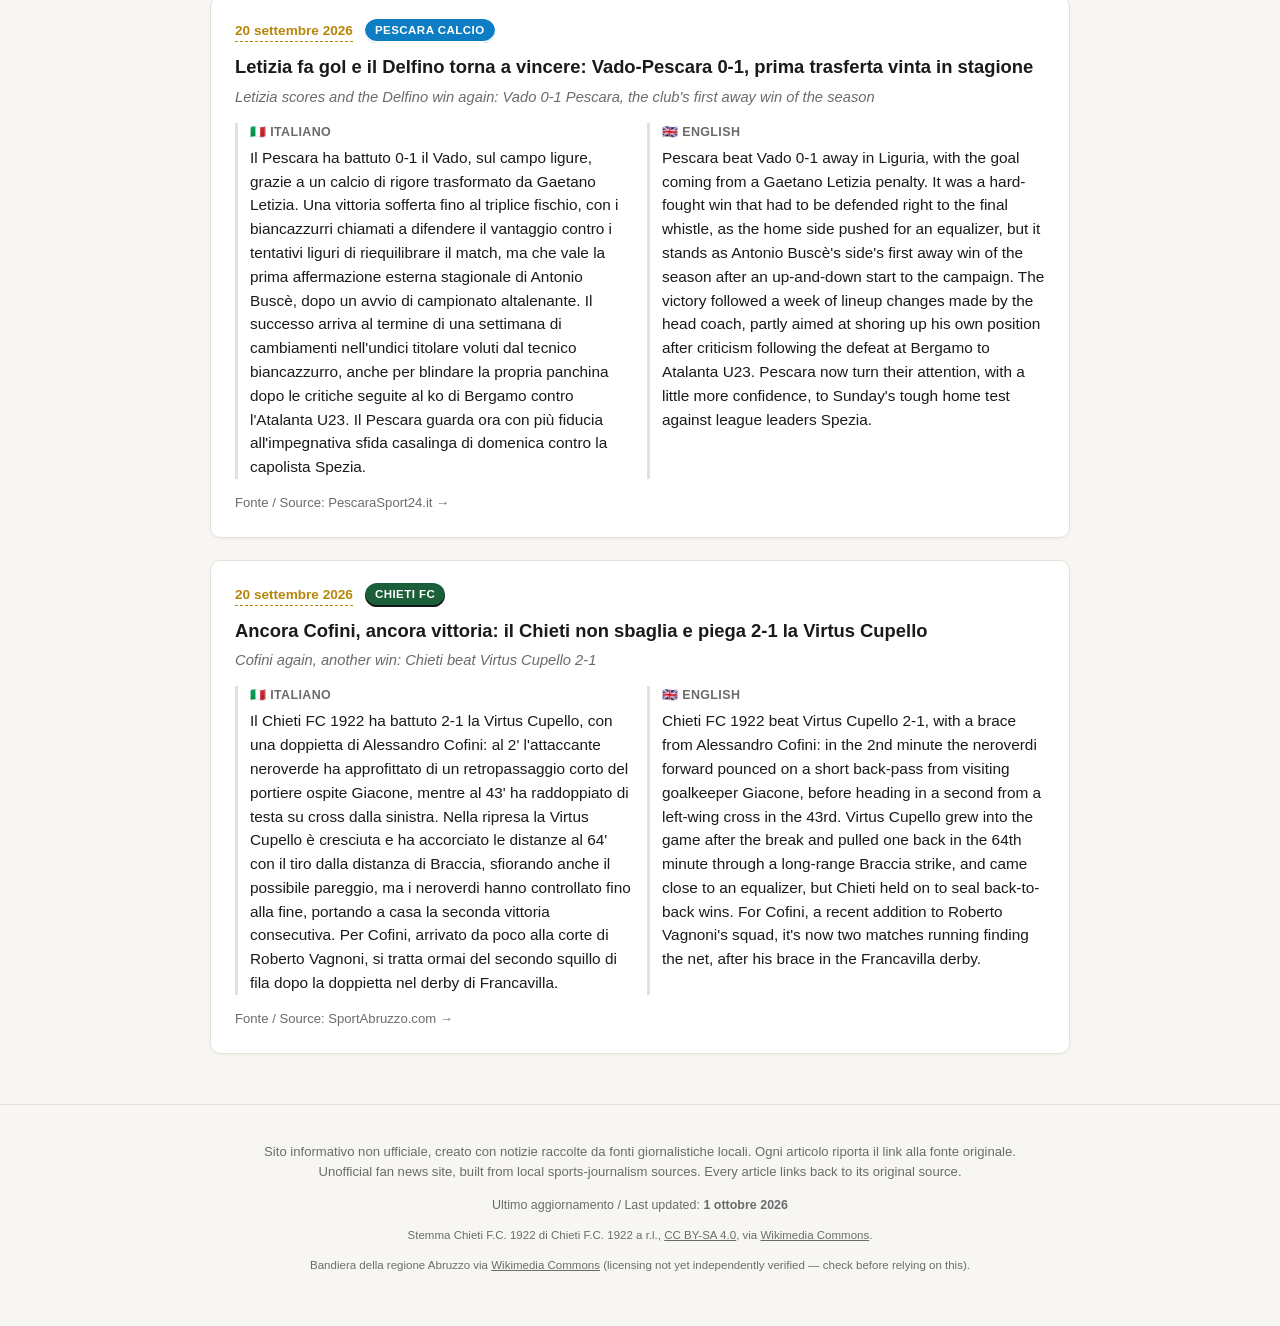
==== commit 9398815c: "Add files via upload" ====
--- a/index.html
+++ b/index.html
@@ -41,6 +41,48 @@
   </section>
 
   <section class="news-feed" id="news-feed">
+
+    <!-- PESCARA: Pescara-Spezia 1-2, Bright Parigi Zilli, Foggia Busce, Livorno decisiva -->
+    <article class="news-card" data-team="pescara">
+      <div class="news-meta">
+        <a class="news-date" href="https://www.cittadellaspezia.com/2026/09/28/pescara-il-ds-foggia-lo-spezia-ha-meritato-di-vincere-ma-busce-si-difende-non-ci-hanno-schiacciato-673774" target="_blank" rel="noopener">28 settembre 2026</a>
+        <span class="team-tag team-pescara">Pescara Calcio</span>
+      </div>
+      <h2 class="news-title">Pescara travolto dallo Spezia: 1-2 all'Adriatico, Foggia attacca i giocatori, Buscè si gioca la panchina col Livorno</h2>
+      <p class="news-title-en">Pescara beaten by Spezia: 1-2 at the Adriatico, Foggia criticizes the players, Buscè's job on the line against Livorno</p>
+      <div class="news-lang">
+        <div class="lang-block">
+          <span class="lang-label">🇮🇹 Italiano</span>
+          <p>Il Pescara è caduto 1-2 in casa contro lo Spezia capolista, nella 7ª giornata di Serie C Girone B, davanti a 6.544 spettatori all'Adriatico (trasferta vietata ai tifosi liguri per ordinanza della Prefettura). Gli ospiti di Marco Turati sono passati in vantaggio subito dopo l'intervallo con Bright, pareggiati poco dopo da Giacomo Parigi, prima che il subentrato Zilli riportasse avanti lo Spezia decidendo il match. Per la squadra ligure si tratta della sesta vittoria in sette giornate, un bilancio che consolida il primato in classifica a quota 19 punti. Il Pescara resta invece fermo a 8 punti, al dodicesimo posto, a 11 lunghezze dalla vetta. Nel dopogara il direttore sportivo Pasquale Foggia non ha nascosto la propria insofferenza, riconoscendo il valore dello Spezia ("Lo Spezia ha meritato di vincere") ma puntando il dito sui giocatori: "Tutti dobbiamo prenderci delle responsabilità". Di tutt'altro avviso l'allenatore Antonio Buscè, che ha difeso la squadra — "Lo Spezia non ci ha schiacciato" — pur assumendosi la responsabilità del momento negativo: "Le colpe sono mie". Il presidente Daniele Sebastiani ha ribadito la "fiducia incondizionata" nel tecnico, anche se secondo le indiscrezioni la prossima trasferta contro il Livorno sarà decisiva per il suo futuro sulla panchina biancazzurra.</p>
+        </div>
+        <div class="lang-block">
+          <span class="lang-label">🇬🇧 English</span>
+          <p>Pescara lost 1-2 at home to league leaders Spezia, in Serie C Group B's 7th matchday, in front of 6,544 fans at the Adriatico (away fans barred from traveling under a prefectural order). Marco Turati's visitors took the lead right after the restart through Bright, were pulled level soon after by Giacomo Parigi, before substitute Zilli restored Spezia's lead to settle the match. It was the Ligurian side's sixth win in seven matchdays, stretching their lead at the top to 19 points. Pescara remain stuck on 8 points, in 12th place, 11 points off the summit. Afterward, sporting director Pasquale Foggia didn't hide his frustration, acknowledging Spezia's merit ("Lo Spezia ha meritato di vincere" — Spezia deserved to win) but pointing the finger at the players: "Tutti dobbiamo prenderci delle responsabilità" — everyone has to take responsibility. Head coach Antonio Buscè saw it differently, defending his side — "Lo Spezia non ci ha schiacciato" (Spezia didn't overwhelm us) — while still accepting blame for the team's negative moment: "Le colpe sono mie" (the fault is mine). President Daniele Sebastiani reiterated his "unconditional confidence" in the coach, though reports suggest the upcoming away trip to Livorno will be decisive for Buscè's future in the dugout.</p>
+        </div>
+      </div>
+      <a class="source-link" href="https://www.cittadellaspezia.com/2026/09/28/pescara-il-ds-foggia-lo-spezia-ha-meritato-di-vincere-ma-busce-si-difende-non-ci-hanno-schiacciato-673774" target="_blank" rel="noopener">Fonte / Source: CittadellaSpezia.com →</a>
+    </article>
+
+    <!-- CHIETI: Chieti-Montesilvano 1-2, Cofini pareggia, Mosciano vola in vetta -->
+    <article class="news-card" data-team="chieti">
+      <div class="news-meta">
+        <a class="news-date" href="https://www.sportabruzzo.com/2026/09/montesilvano-colpo-esterno-chieti-battuto-2-1/" target="_blank" rel="noopener">27 settembre 2026</a>
+        <span class="team-tag team-chieti">Chieti FC</span>
+      </div>
+      <h2 class="news-title">Il Chieti cade 1-2 col Montesilvano al "Pallozzi": Cofini risponde a Onesti, poi la beffa di Cichella</h2>
+      <p class="news-title-en">Chieti fall 1-2 to Montesilvano at the "Pallozzi": Cofini equalizes but Cichella's late header settles it</p>
+      <div class="news-lang">
+        <div class="lang-block">
+          <span class="lang-label">🇮🇹 Italiano</span>
+          <p>Il Chieti FC 1922 è caduto 1-2 in casa contro il Montesilvano Calcio 1954, nella 5ª giornata di Eccellenza Abruzzo, disputata al "Pallozzi" di Sulmona, campo provvisorio dei neroverdi. Gli ospiti sono passati in vantaggio nel primo tempo con Onesti, che ha concluso un'azione nata da una percussione sulla destra di Budano. Il Chieti ha reagito nella ripresa, trovando il pareggio con un nuovo gol di Alessandro Cofini su assist di Romero — il quinto centro in altrettante giornate per l'attaccante neroverde. Il Montesilvano ha però ripreso il comando nel finale, con il subentrato Cichella che ha anticipato tutti di testa su un corner; nei minuti conclusivi è stato anche espulso per proteste il tecnico ospite Di Camillo, senza che questo impedisse al Montesilvano di portare a casa i tre punti. La sconfitta arriva in un turno complicato per i neroverdi di Roberto Vagnoni: nello stesso pomeriggio il Mosciano ha travolto 5-0 il Pontevomano, salendo a 12 punti e conquistando la vetta solitaria della classifica, mentre il Chieti resta a 9 punti, scivolando al quinto posto.</p>
+        </div>
+        <div class="lang-block">
+          <span class="lang-label">🇬🇧 English</span>
+          <p>Chieti FC 1922 lost 1-2 at home to Montesilvano Calcio 1954, in Eccellenza Abruzzo's 5th matchday, played at the "Pallozzi" stadium in Sulmona, the neroverdi's temporary home ground. The visitors took the lead in the first half through Onesti, finishing off a move started by a Budano run down the right. Chieti hit back after the break, equalizing through another Alessandro Cofini goal, assisted by Romero — his fifth goal in as many matchdays. Montesilvano retook the lead late on when substitute Cichella headed home from a corner; in the closing minutes, visiting coach Di Camillo was sent off for protests, though it didn't stop his side taking all three points. The defeat comes on a tough afternoon for Roberto Vagnoni's neroverdi: on the same day, Mosciano thrashed Pontevomano 5-0 to move to 12 points and sole first place, while Chieti stay on 9 points and slip to fifth.</p>
+        </div>
+      </div>
+      <a class="source-link" href="https://www.sportabruzzo.com/2026/09/montesilvano-colpo-esterno-chieti-battuto-2-1/" target="_blank" rel="noopener">Fonte / Source: SportAbruzzo.com →</a>
+    </article>
 
     <!-- CHIETI: Pontevomano-Chieti 0-1, Cofini, Chieti-Mosciano in vetta dopo 4a giornata -->
     <article class="news-card" data-team="chieti">
@@ -126,98 +168,14 @@
       <a class="source-link" href="https://www.sportabruzzo.com/2026/09/ancora-cofini-ancora-vittoria-il-chieti-non-sbaglia-con-la-virtus-cupello/" target="_blank" rel="noopener">Fonte / Source: SportAbruzzo.com →</a>
     </article>
 
-    <!-- CHIETI: derby Francavilla 3-1, doppietta debutto Cofini -->
-    <article class="news-card" data-team="chieti">
-      <div class="news-meta">
-        <a class="news-date" href="https://www.sportabruzzo.com/2026/09/cofini-fa-volare-il-chieti-nel-derby-di-francavilla-prima-gioia-per-i-neroverdi/" target="_blank" rel="noopener">14 settembre 2026</a>
-        <span class="team-tag team-chieti">Chieti FC</span>
-      </div>
-      <h2 class="news-title">Cofini fa volare il Chieti nel derby di Francavilla: prima gioia stagionale per i neroverdi (3-1)</h2>
-      <p class="news-title-en">Cofini fires Chieti to victory in the Francavilla derby: first win of the season (3-1)</p>
-      <div class="news-lang">
-        <div class="lang-block">
-          <span class="lang-label">🇮🇹 Italiano</span>
-          <p>Il Chieti FC 1922 ha conquistato la sua prima vittoria stagionale battendo 3-1 il Francavilla nel derby, disputato senza il pubblico neroverde per le limitazioni imposte dalla Prefettura. Protagonista assoluto Alessandro Cofini, ultimo arrivato in casa Chieti, autore di una doppietta al debutto: il vantaggio è arrivato dopo un recupero palla a centrocampo di Prieto che ha servito Cofini al 34', poi lo stesso attaccante ha raddoppiato al 64'. Il Francavilla ha accorciato le distanze con Kwaczreliszwili al 71', ma nel finale un'espulsione a Di Lallo per un fallo ha chiuso i giochi in favore dei neroverdi di Roberto Vagnoni, che tornano così al successo dopo il ko d'esordio.</p>
-        </div>
-        <div class="lang-block">
-          <span class="lang-label">🇬🇧 English</span>
-          <p>Chieti FC 1922 picked up their first win of the season, beating Francavilla 3-1 in the derby, played without the neroverdi's own supporters present because of restrictions imposed by the Prefecture. The star of the show was Alessandro Cofini, Chieti's latest signing, who scored twice on his debut: the opener came in the 34th minute after Prieto won the ball back in midfield and set him up, with Cofini doubling the lead in the 64th. Francavilla pulled one back through Kwaczreliszwili in the 71st, but a late red card for Di Lallo sealed the win for Roberto Vagnoni's neroverdi, who bounce back after their opening-day defeat.</p>
-        </div>
-      </div>
-      <a class="source-link" href="https://www.sportabruzzo.com/2026/09/cofini-fa-volare-il-chieti-nel-derby-di-francavilla-prima-gioia-per-i-neroverdi/" target="_blank" rel="noopener">Fonte / Source: SportAbruzzo.com →</a>
-    </article>
-
-    <!-- PESCARA: Atalanta U23-Pescara 2-1, Busce critico -->
-    <article class="news-card" data-team="pescara">
-      <div class="news-meta">
-        <a class="news-date" href="https://www.rete8.it/top-sport/serie-c-atalanta-u23-pescara-2-1-busce-i-gol-subiti-non-so-che-dire/" target="_blank" rel="noopener">12 settembre 2026</a>
-        <span class="team-tag team-pescara">Pescara Calcio</span>
-      </div>
-      <h2 class="news-title">Serie C, l'Atalanta U23 rimonta il Pescara: finisce 2-1, Buscè: "I gol subiti? Non so che dire"</h2>
-      <p class="news-title-en">Serie C: Atalanta U23 come from behind to beat Pescara 2-1, Buscè: "The goals we conceded? I don't know what to say"</p>
-      <div class="news-lang">
-        <div class="lang-block">
-          <span class="lang-label">🇮🇹 Italiano</span>
-          <p>Il Pescara è caduto 2-1 sul campo dell'Atalanta U23, allo stadio di Caravaggio, nella quarta giornata di Serie C Girone B. I biancazzurri avevano dominato il secondo tempo creando diverse occasioni e portandosi in vantaggio, salvo poi subire la rimonta orobica nel finale, complice un evidente calo di concentrazione dopo il gol. Un allenatore Antonio Buscè visibilmente amareggiato ha commentato: "Quando succedono queste cose fai fatica a capire cosa passa per la testa dei giocatori. Vai in vantaggio e poi cosa succede: i giocatori si disconnettono mentalmente, è difficile da comprendere". Una sconfitta che pesa nell'economia della classifica e che riaccende le pressioni sul tecnico e sulla squadra in vista degli impegni successivi.</p>
-        </div>
-        <div class="lang-block">
-          <span class="lang-label">🇬🇧 English</span>
-          <p>Pescara lost 2-1 away to Atalanta U23 at the Caravaggio stadium, in Serie C Group B's fourth matchday. The biancazzurri had dominated the second half, creating several chances and taking the lead, only to be pegged back and overturned by the home side late on, undone by a clear dip in concentration after going ahead. A visibly frustrated Antonio Buscè said afterward: "When these things happen, it's hard to understand what goes through the players' heads. You go a goal up, and then what happens — the players disconnect mentally, it's hard to grasp." A costly defeat that weighs on the table and turns up the pressure on the coach and squad ahead of the matches to come.</p>
-        </div>
-      </div>
-      <a class="source-link" href="https://www.rete8.it/top-sport/serie-c-atalanta-u23-pescara-2-1-busce-i-gol-subiti-non-so-che-dire/" target="_blank" rel="noopener">Fonte / Source: Rete8.it →</a>
-    </article>
-
-    <!-- CHIETI: derby Francavilla, stop vendita biglietti residenti -->
-    <article class="news-card" data-team="chieti">
-      <div class="news-meta">
-        <a class="news-date" href="https://www.sportabruzzo.com/2026/09/francavilla-chieti-derby-con-limitazione-stop-vendita-tagliandi-in-diversi-comuni-ecco-quali/" target="_blank" rel="noopener">10 settembre 2026</a>
-        <span class="team-tag team-chieti">Chieti FC</span>
-      </div>
-      <h2 class="news-title">Derby Francavilla-Chieti, stop alla vendita dei biglietti per i residenti in diversi comuni</h2>
-      <p class="news-title-en">Francavilla-Chieti derby: ticket sales barred for residents of several nearby towns</p>
-      <div class="news-lang">
-        <div class="lang-block">
-          <span class="lang-label">🇮🇹 Italiano</span>
-          <p>Domenica lo stadio Acerra Cerullo di Francavilla al Mare ospiterà il derby di Eccellenza tra Francavilla e Chieti, valido per la seconda giornata di campionato. La Prefettura di Chieti ha emesso il decreto n. 87041 del 9 settembre 2026 che vieta la vendita di biglietti ai residenti di Chieti, San Giovanni Teatino, Torrevecchia Teatina, Ripa Teatina, Villamagna, Bucchianico, Miglianico, Cepagatti e Manoppello, "a tutela dell'ordine e della sicurezza pubblica". La società Francavilla ha dichiarato: "La misura è stata adottata per salvaguardare l'ordine e la sicurezza pubblica. Chiediamo a tutti di prenderne atto affinché la partita si svolga regolarmente e in un clima di correttezza". I neroverdi di Roberto Vagnoni arrivano all'appuntamento dopo la sconfitta d'esordio per 0-1 col San Giovanni Teatino, a caccia della prima vittoria stagionale.</p>
-        </div>
-        <div class="lang-block">
-          <span class="lang-label">🇬🇧 English</span>
-          <p>On Sunday, the Acerra Cerullo stadium in Francavilla al Mare hosts the Eccellenza derby between Francavilla and Chieti, the season's second matchday. The Chieti Prefecture issued decree no. 87041 on September 9, 2026, barring ticket sales to residents of Chieti, San Giovanni Teatino, Torrevecchia Teatina, Ripa Teatina, Villamagna, Bucchianico, Miglianico, Cepagatti and Manoppello, "to protect public order and security." Francavilla's club said in a statement: "The measure was adopted to safeguard public order and security. We ask everyone to take note so the match can proceed normally and fairly." Roberto Vagnoni's neroverdi head into the match off the back of their 1-0 opening-day loss to San Giovanni Teatino, looking for their first win of the season.</p>
-        </div>
-      </div>
-      <a class="source-link" href="https://www.sportabruzzo.com/2026/09/francavilla-chieti-derby-con-limitazione-stop-vendita-tagliandi-in-diversi-comuni-ecco-quali/" target="_blank" rel="noopener">Fonte / Source: SportAbruzzo.com →</a>
-    </article>
-
-    <!-- PESCARA: recuperi Motta Parigi D'Ausilio per Atalanta U23, azionariato popolare -->
-    <article class="news-card" data-team="pescara">
-      <div class="news-meta">
-        <a class="news-date" href="https://www.rete8.it/pescara-calcio/il-pescara-recupera-i-pezzi-per-la-trasferta-con-latalanta-u23-sviluppi-sullazionariato-popolare/" target="_blank" rel="noopener">10 settembre 2026</a>
-        <span class="team-tag team-pescara">Pescara Calcio</span>
-      </div>
-      <h2 class="news-title">Pescara, recuperati Motta, Parigi e D'Ausilio per l'Atalanta U23: prosegue il dialogo sull'azionariato popolare</h2>
-      <p class="news-title-en">Pescara: Motta, Parigi and D'Ausilio back in training for the Atalanta U23 trip; talks continue on the fan-shareholding plan</p>
-      <div class="news-lang">
-        <div class="lang-block">
-          <span class="lang-label">🇮🇹 Italiano</span>
-          <p>In vista della trasferta di sabato alle ore 15:00 sul campo dell'Atalanta U23, allo stadio di Caravaggio, quarta giornata di Serie C Girone B, il Pescara ha recuperato Motta, Giacomo Parigi e Michele D'Ausilio, tornati ad allenarsi in gruppo, mentre Andrea Merola e Nicolas Altare proseguono il lavoro a pieno regime. Restano invece fuori Gaetano Letizia (infortunio al polpaccio), Vincenzo Fiorillo (elongazione) e Victor Eletu (problema al menisco), che dovrebbero rientrare tra circa due settimane; Filippo Pellacani sconta la seconda delle tre giornate di squalifica. In vista della gara, mister Antonio Buscè valuta il possibile ritorno di Merola sulla fascia destra accanto a Parigi e a uno tra D'Ausilio, Meazzi e Vitali, mentre la difesa sembra orientata su Donati, Capellini, Nardin e Motta, con Enis Ujkaj favorito su Ivan Saio tra i pali. Parallelamente prosegue anche il dialogo societario: l'Associazione Pescara Biancazzurra ha annunciato un incontro diretto con la dirigenza biancazzurra per discutere il progetto di azionariato popolare, definendolo "un passaggio fondamentale nel percorso intrapreso" per trasformare le proposte in iniziative condivise e concrete.</p>
-        </div>
-        <div class="lang-block">
-          <span class="lang-label">🇬🇧 English</span>
-          <p>Ahead of Saturday's 3:00pm trip to face Atalanta U23 at the Caravaggio stadium, in Serie C Group B's fourth matchday, Pescara have gotten Motta, Giacomo Parigi and Michele D'Ausilio back in full training, while Andrea Merola and Nicolas Altare continue working at full intensity. Still sidelined are Gaetano Letizia (calf strain), Vincenzo Fiorillo (muscle strain) and Victor Eletu (meniscus issue), all expected back in around two weeks; Filippo Pellacani, meanwhile, serves the second of his three-match suspension. Looking ahead to the match, head coach Antonio Buscè is considering bringing Merola back on the right flank alongside Parigi and one of D'Ausilio, Meazzi or Vitali, while the back line looks set to be Donati, Capellini, Nardin and Motta, with Enis Ujkaj favored over Ivan Saio in goal. On the boardroom side, talks continue too: the Associazione Pescara Biancazzurra has announced a direct meeting with club leadership to discuss the fan-shareholding project, calling it "a fundamental step in the process we've undertaken" toward turning proposals into concrete, shared initiatives.</p>
-        </div>
-      </div>
-      <a class="source-link" href="https://www.rete8.it/pescara-calcio/il-pescara-recupera-i-pezzi-per-la-trasferta-con-latalanta-u23-sviluppi-sullazionariato-popolare/" target="_blank" rel="noopener">Fonte / Source: Rete8.it →</a>
-    </article>
-
-  </section>
+                  </section>
 </main>
 
 <footer class="site-footer">
   <div class="container">
     <p>Sito informativo non ufficiale, creato con notizie raccolte da fonti giornalistiche locali. Ogni articolo riporta il link alla fonte originale.<br>
     Unofficial fan news site, built from local sports-journalism sources. Every article links back to its original source.</p>
-    <p class="footer-updated">Ultimo aggiornamento / Last updated: <strong>24 settembre 2026</strong></p>
+    <p class="footer-updated">Ultimo aggiornamento / Last updated: <strong>1 ottobre 2026</strong></p>
     <p class="footer-credit">Stemma Chieti F.C. 1922 di Chieti F.C. 1922 a r.l., <a href="https://creativecommons.org/licenses/by-sa/4.0/" target="_blank" rel="noopener">CC BY-SA 4.0</a>, via <a href="https://commons.wikimedia.org/wiki/File:Chietifc1922.png" target="_blank" rel="noopener">Wikimedia Commons</a>.</p>
     <p class="footer-credit">Bandiera della regione Abruzzo via <a href="https://commons.wikimedia.org/wiki/File:Flag_of_Abruzzo.svg" target="_blank" rel="noopener">Wikimedia Commons</a> (licensing not yet independently verified — check before relying on this).</p>
   </div>
